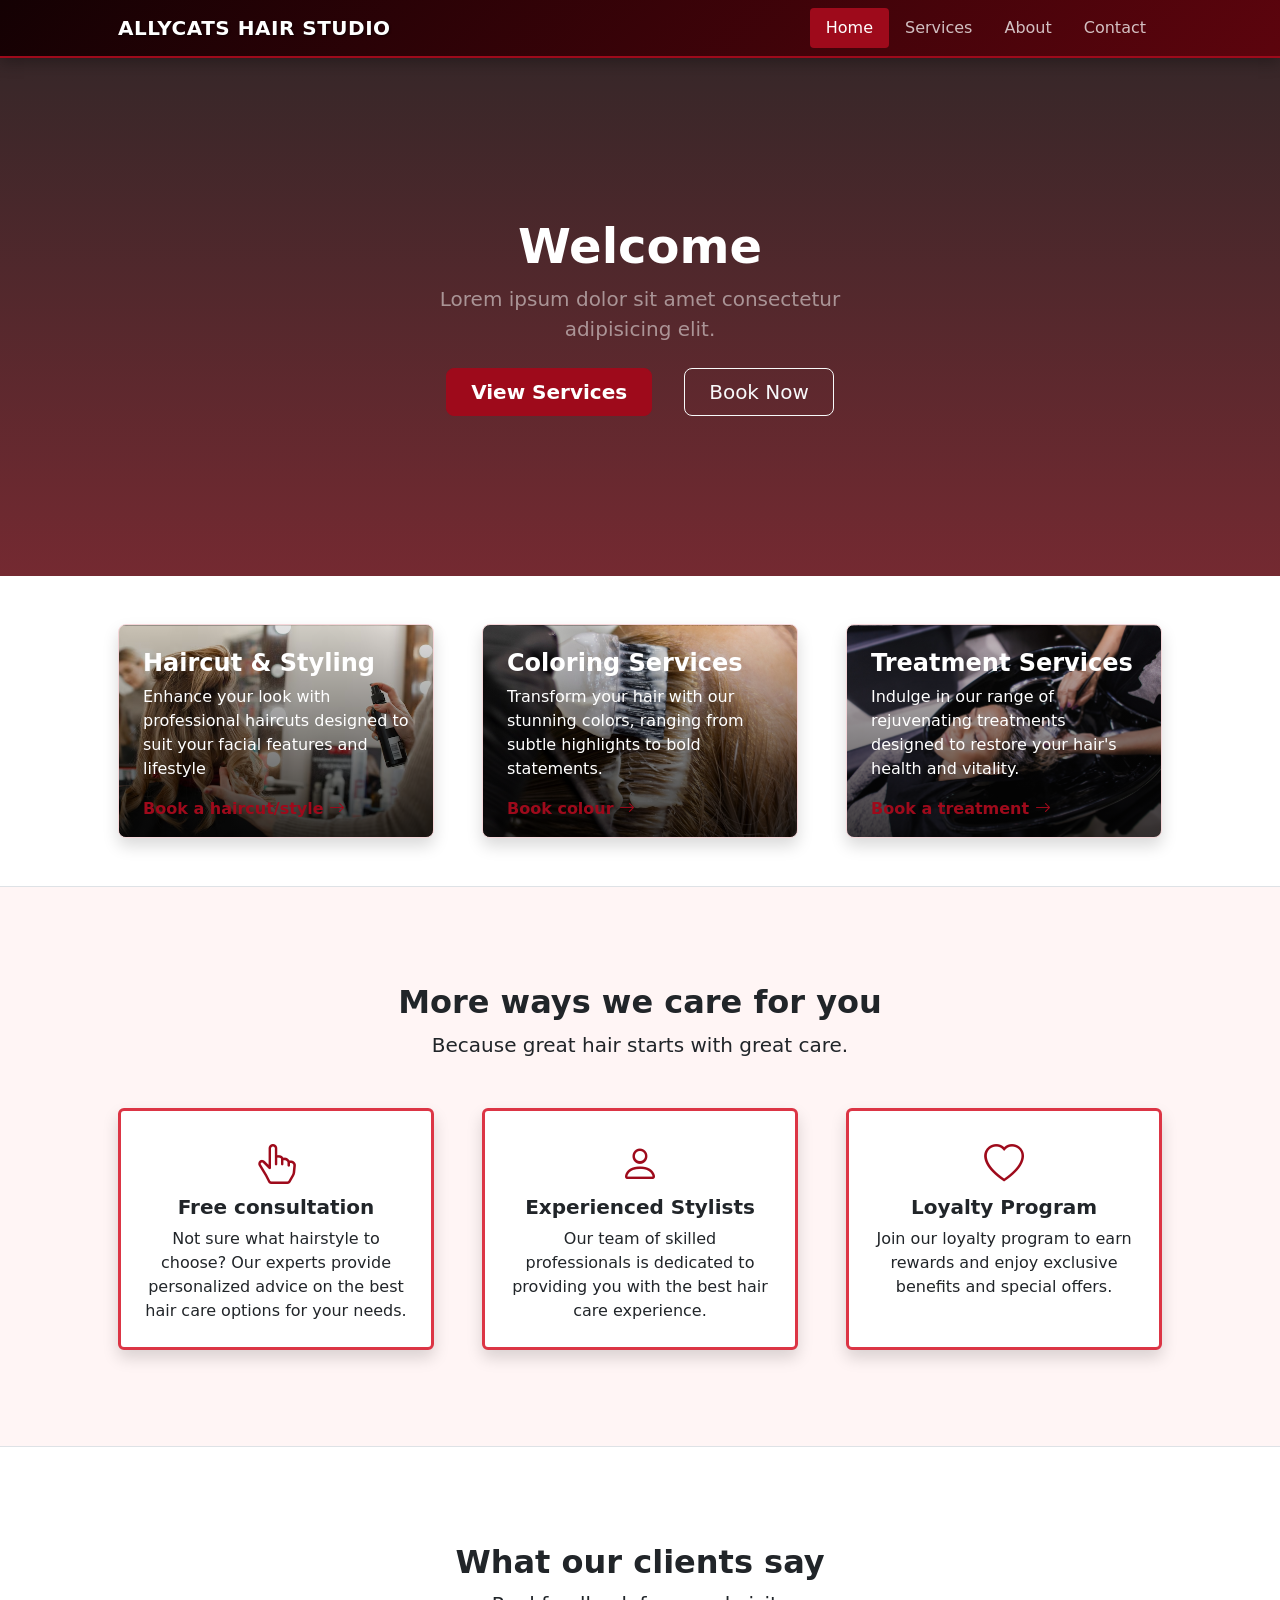
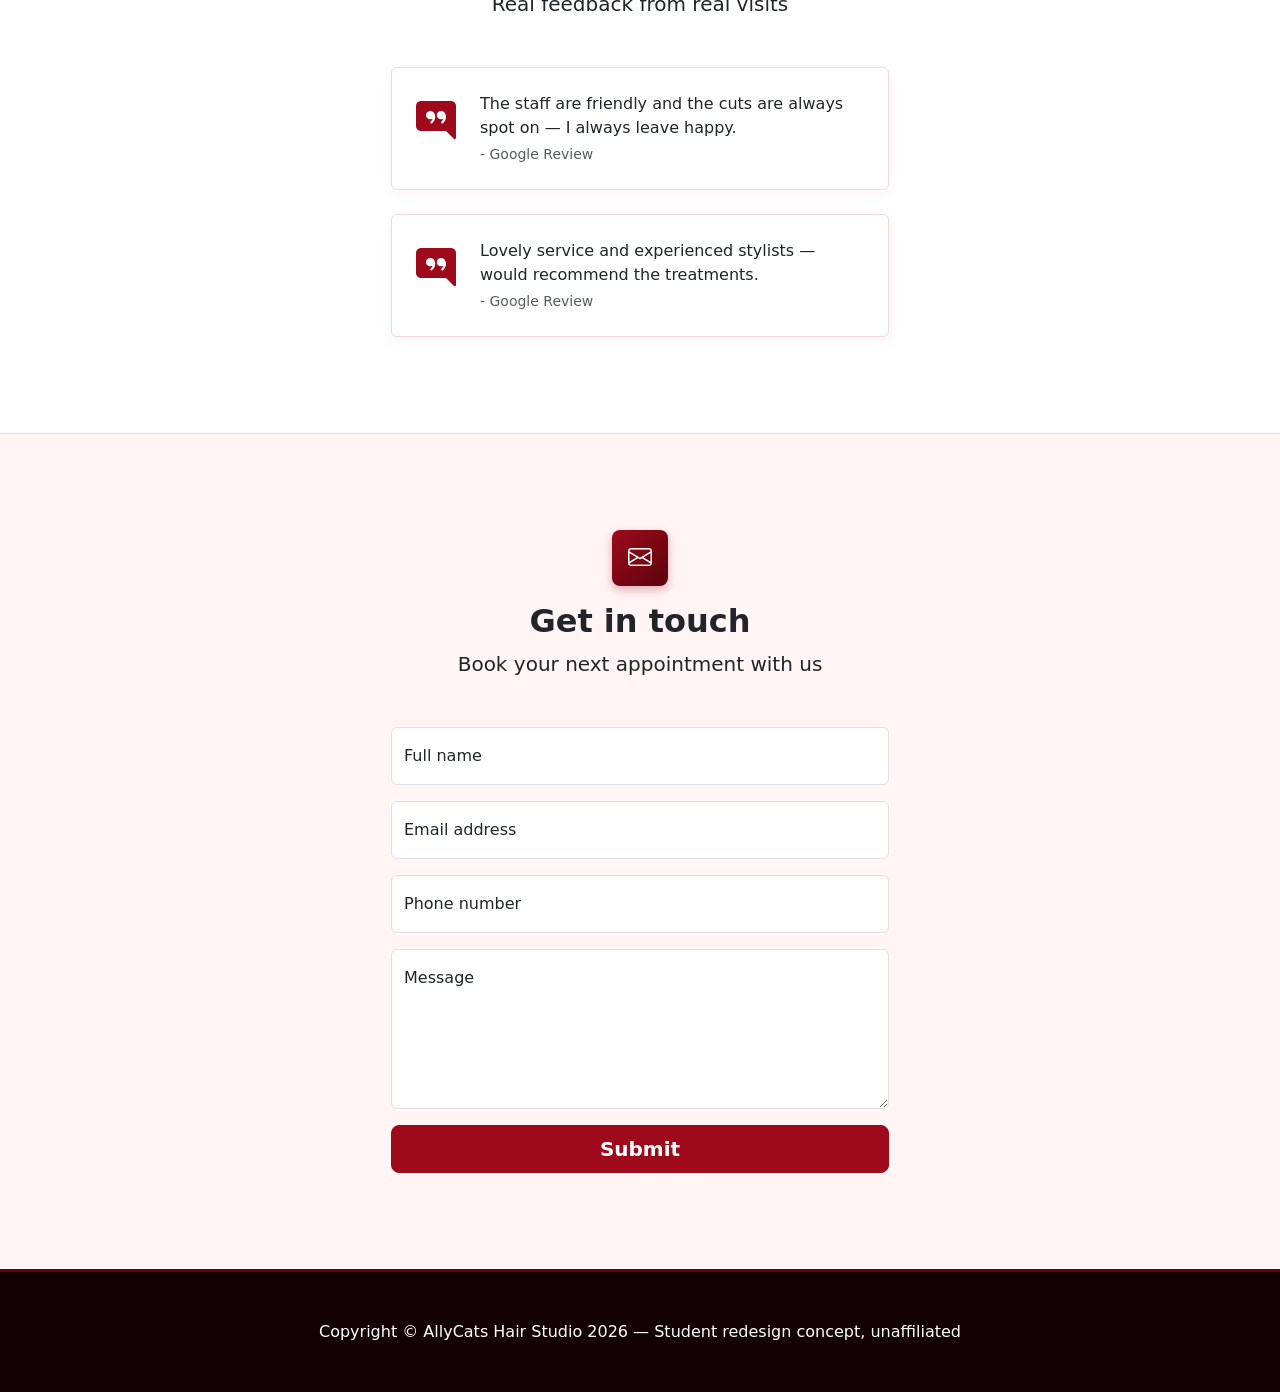
==== index.html @ 190fbec1 "Polish services cards with icon styling, shadows, and border accents" ====
<!DOCTYPE html>
<html lang="en">
<head>
  <meta charset="utf-8" />
  <meta name="viewport" content="width=device-width, initial-scale=1, shrink-to-fit=no" />
  <meta name="description" content="AllyCats Hair Studio - redesign concept" />
  <meta name="author" content="" />
  <title>AllyCats Hair Studio</title>

  <!-- bootstrap icons -->
  <link href="https://cdn.jsdelivr.net/npm/bootstrap-icons@1.11.3/font/bootstrap-icons.css" rel="stylesheet" />

  <!-- bootstrap css -->
  <link href="https://cdn.jsdelivr.net/npm/bootstrap@5.3.8/dist/css/bootstrap.min.css" rel="stylesheet" />

  <!-- custom css -->
  <link href="css/styles.css" rel="stylesheet" />
</head>
<body>

  <!-- Navbar -->
  <nav class="navbar navbar-expand-lg navbar-dark bg-dark">
    <div class="container px-5">
      <a class="navbar-brand" href="#!">AllyCats Hair Studio</a>
      <button class="navbar-toggler" type="button" data-bs-toggle="collapse" data-bs-target="#navbarSupportedContent" aria-controls="navbarSupportedContent" aria-expanded="false" aria-label="Toggle navigation">
        <span class="navbar-toggler-icon"></span>
      </button>
      <div class="collapse navbar-collapse" id="navbarSupportedContent">
        <ul class="navbar-nav ms-auto mb-2 mb-lg-0">
          <li class="nav-item"><a class="nav-link active" aria-current="page" href="#!">Home</a></li>
          <li class="nav-item"><a class="nav-link" href="#services">Services</a></li>
          <li class="nav-item"><a class="nav-link" href="#about">About</a></li>
          <li class="nav-item"><a class="nav-link" href="#contact">Contact</a></li>
        </ul>
      </div>
    </div>
  </nav>

  <!-- Header / Hero -->
  <header class="bg-dark py-5">
    <div class="container px-5">
      <div class="row gx-5 justify-content-center">
        <div class="col-lg-6">
          <div class="text-center my-5">
            <h1 class="display-5 fw-bolder text-white mb-2">Welcome</h1>
            <p class="lead text-white-50 mb-4">Lorem ipsum dolor sit amet consectetur adipisicing elit.</p>
            <div class="d-grid gap-3 d-sm-flex justify-content-sm-center">
              <a class="btn btn-primary btn-lg px-4 me-sm-3" href="#services">View Services</a>
              <a class="btn btn-outline-light btn-lg px-4" href="#contact">Book Now</a>
            </div>
          </div>
        </div>
      </div>
    </div>
  </header>


  <!-- Services / Features section -->
<section class="py-5 border-bottom" id="services">
    <div class="container px-5">
        <div class="row gx-5">

            <div class="col-lg-4 mb-5 mb-lg-0">
                <div class="card card-cover h-100 overflow-hidden rounded-3 shadow"
                style="background-image: url('haircuts.avif'); background-size: cover; background-position: center;">
                    <div class="d-flex flex-column h-100 p-4 pb-3 text-white text-shadow-1"
                    style="background: linear-gradient(to top, rgba(0,0,0,0.75), rgba(0,0,0,0.1));">
                        <h2 class="h4 fw-bolder mt-auto">Haircut & Styling</h2>
                        <p>Enhance your look with professional haircuts designed to suit your facial features and lifestyle</p>
                        <a class="text-decoration-none text-white fw-semibold" href="#contact">
                            Book a haircut/style <i class="bi bi-arrow-right"></i>
                        </a>
                    </div>
                </div>
            </div>

            <div class="col-lg-4 mb-5 mb-lg-0">
                <div class="card card-cover h-100 overflow-hidden rounded-3 shadow"
                style="background-image: url('coloring.jpg'); background-size: cover; background-position: center;">
                    <div class="d-flex flex-column h-100 p-4 pb-3 text-white text-shadow-1"
                    style="background: linear-gradient(to top, rgba(0,0,0,0.75), rgba(0,0,0,0.1));">
                        <h2 class="h4 fw-bolder mt-auto">Coloring Services</h2>
                        <p>Transform your hair with our stunning colors, ranging from subtle highlights to bold statements.</p>
                        <a class="text-decoration-none text-white fw-semibold" href="#contact">
                            Book colour <i class="bi bi-arrow-right"></i>
                        </a>
                    </div>
                </div>
            </div>

            <div class="col-lg-4">
                <div class="card card-cover h-100 overflow-hidden rounded-3 shadow"
                style="background-image: url('treatment.jpg'); background-size: cover; background-position: center;">
                    <div class="d-flex flex-column h-100 p-4 pb-3 text-white text-shadow-1"
                    style="background: linear-gradient(to top, rgba(0,0,0,0.75), rgba(0,0,0,0.1));">
                        <h2 class="h4 fw-bolder mt-auto">Treatment Services</h2>
                        <p>Indulge in our range of rejuvenating treatments designed to restore your hair's health and vitality.</p>
                        <a class="text-decoration-none text-white fw-semibold" href="#contact">
                            Book a treatment <i class="bi bi-arrow-right"></i>
                        </a>
                    </div>
                </div>
            </div>

        </div>
    </div>
</section>

  <!-- More services -->
  <section class="bg-light py-5 border-bottom">
    <div class="container px-5 my-5">
      <div class="text-center mb-5">
        <h2 class="fw-bolder">More ways we care for you</h2>
        <p class="lead mb-0">Because great hair starts with great care.</p>
      </div>
      <div class="row gx-5 justify-content-center">
        <div class="col-lg-4 mb-5 mb-lg-0">
          <div class="card h-100 shadow border-top border-danger border-3">
            <div class="card-body p-4 text-center">
              <i class="bi bi-hand-index-thumb text-primary fs-1 mb-3"></i>
              <h3 class="h5 fw-bolder">Free consultation</h3>
              <p class="mb-0">Not sure what hairstyle to choose? Our experts provide personalized advice on the best hair care options for your needs.</p>
            </div>
          </div>
        </div>
        <div class="col-lg-4 mb-5 mb-lg-0">
          <div class="card h-100 shadow border-top border-danger border-3">
            <div class="card-body p-4 text-center">
              <i class="bi bi-person text-primary fs-1 mb-3"></i>
              <h3 class="h5 fw-bolder">Experienced Stylists</h3>
              <p class="mb-0">Our team of skilled professionals is dedicated to providing you with the best hair care experience.</p>
            </div>
          </div>
        </div>
        <div class="col-lg-4">
          <div class="card h-100 shadow border-top border-danger border-3">
            <div class="card-body p-4 text-center">
              <i class="bi bi-heart text-primary fs-1 mb-3"></i>
              <h3 class="h5 fw-bolder">Loyalty Program</h3>
              <p class="mb-0">Join our loyalty program to earn rewards and enjoy exclusive benefits and special offers.</p>
            </div>
          </div>
        </div>
      </div>
    </div>
  </section>

  <!-- About / Testimonials section -->
  <section class="py-5 border-bottom" id="about">
    <div class="container px-5 my-5 px-5">
      <div class="text-center mb-5">
        <h2 class="fw-bolder">What our clients say</h2>
        <p class="lead mb-0">Real feedback from real visits</p>
      </div>
      <div class="row gx-5 justify-content-center">
        <div class="col-lg-6">
          <div class="card mb-4">
            <div class="card-body p-4">
              <div class="d-flex">
                <div class="flex-shrink-0"><i class="bi bi-chat-right-quote-fill text-primary fs-1"></i></div>
                <div class="ms-4">
                  <p class="mb-1">The staff are friendly and the cuts are always spot on — I always leave happy.</p>
                  <div class="small text-muted">- Google Review</div>
                </div>
              </div>
            </div>
          </div>
          <div class="card">
            <div class="card-body p-4">
              <div class="d-flex">
                <div class="flex-shrink-0"><i class="bi bi-chat-right-quote-fill text-primary fs-1"></i></div>
                <div class="ms-4">
                  <p class="mb-1">Lovely service and experienced stylists — would recommend the treatments.</p>
                  <div class="small text-muted">- Google Review</div>
                </div>
              </div>
            </div>
          </div>
        </div>
      </div>
    </div>
  </section>

  <!-- Contact section -->
  <section class="bg-light py-5" id="contact">
    <div class="container px-5 my-5 px-5">
      <div class="text-center mb-5">
        <div class="feature bg-primary bg-gradient text-white rounded-3 mb-3"><i class="bi bi-envelope"></i></div>
        <h2 class="fw-bolder">Get in touch</h2>
        <p class="lead mb-0">Book your next appointment with us</p>
      </div>
      <div class="row gx-5 justify-content-center">
        <div class="col-lg-6">
          <form id="contactForm">
            <div class="form-floating mb-3">
              <input class="form-control" id="name" type="text" placeholder="Enter your name..." required />
              <label for="name">Full name</label>
            </div>
            <div class="form-floating mb-3">
              <input class="form-control" id="email" type="email" placeholder="name@example.com" required />
              <label for="email">Email address</label>
            </div>
            <div class="form-floating mb-3">
              <input class="form-control" id="phone" type="tel" placeholder="(082) 000-0000" />
              <label for="phone">Phone number</label>
            </div>
            <div class="form-floating mb-3">
              <textarea class="form-control" id="message" placeholder="Enter your message here..." style="height: 10rem" required></textarea>
              <label for="message">Message</label>
            </div>
            <div class="d-grid"><button class="btn btn-primary btn-lg" id="submitButton" type="submit">Submit</button></div>
          </form>
        </div>
      </div>
    </div>
  </section>

  <!-- Footer -->
  <footer class="py-5 bg-dark">
    <div class="container px-5">
      <p class="m-0 text-center text-white">Copyright &copy; AllyCats Hair Studio 2026 — Student redesign concept, unaffiliated</p>
    </div>
  </footer>

  <!-- Bootstrap JS bundle (includes Popper, powers navbar toggle + all components) -->
  <script src="https://cdn.jsdelivr.net/npm/bootstrap@5.3.8/dist/js/bootstrap.bundle.min.js"></script>
</body>
</html>
---- css/styles.css ----
/* AllyCats Hair Studio — custom overrides
   Bootstrap classes handle layout/spacing/grid.
   This file is only for things Bootstrap doesn't give us:
   brand colors, fonts, and small visual tweaks. */
/* ==========================================================================
   AllyCats Hair Studio - Custom Red Theme Stylesheet
   ========================================================================== */

/* --- Core Theme Variables --- */
:root {
  --primary-red: #9e0a1b;       /* Crimson base for primary buttons/headers */
  --dark-red: #5c040d;          /* Deep dark red for gradients & dark zones */
  --accent-red: #ff3344;        /* Vibrant red for hover states & links */
  --light-bg: #fff5f5;          /* Very soft warm-white background tint */
  --dark-bg: #140103;           /* Near-black with a hint of midnight red */
  --card-border: #f5d6d9;       /* Light pinkish-red border for clean separation */
}

/* --- General Overrides --- */
body {
  font-family: system-ui, -apple-system, "Segoe UI", Roboto, sans-serif;
  background-color: #ffffff;
  color: #212529;
}

/* Custom Text and Utility overrides */
.text-primary, .text-decoration-none {
  color: var(--primary-red) !important;
}
.text-decoration-none:hover {
  color: var(--accent-red) !important;
}

/* --- 1. Navbar Redesign --- */
.navbar.bg-dark {
  background: linear-gradient(135deg, var(--dark-bg) 0%, var(--dark-red) 100%) !important;
  border-bottom: 2px solid var(--primary-red);
  box-shadow: 0 4px 15px rgba(0, 0, 0, 0.3);
}

.navbar-brand {
  font-weight: 800;
  letter-spacing: 0.5px;
  text-transform: uppercase;
  color: #ffffff !important;
  text-shadow: 1px 1px 2px rgba(0,0,0,0.5);
}

.navbar-nav .nav-link {
  font-weight: 500;
  color: rgba(255, 255, 255, 0.75) !important;
  transition: color 0.25s ease-in-out;
  padding: 0.5rem 1rem !important;
}

.navbar-nav .nav-link:hover,
.navbar-nav .nav-link.active {
  color: #ffffff !important;
  background-color: var(--primary-red);
  border-radius: 4px;
}

/* --- 2. Hero / Header Section --- */
header.bg-dark {
  background: linear-gradient(rgba(20, 1, 3, 0.85), rgba(92, 4, 13, 0.85)), 
              url('https://images.unsplash.com/photo-1560066984-138dadb4c035?q=80&w=1920') no-repeat center center/cover !important;
  padding: 7rem 0 !important;
}

/* Buttons styling */
.btn-primary {
  background-color: var(--primary-red) !important;
  border-color: var(--primary-red) !important;
  font-weight: 600;
  transition: all 0.3s ease;
}
.btn-primary:hover {
  background-color: var(--accent-red) !important;
  border-color: var(--accent-red) !important;
  transform: translateY(-2px);
}
.btn-outline-light:hover {
  background-color: #ffffff;
  color: var(--dark-red) !important;
}

/* --- 3. Core Services Section --- */
#services {
  background-color: #ffffff;
}

.feature.bg-primary {
  background: linear-gradient(135deg, var(--primary-red), var(--dark-red)) !important;
  width: 3.5rem;
  height: 3.5rem;
  display: inline-flex;
  align-items: center;
  justify-content: center;
  font-size: 1.5rem;
  box-shadow: 0 4px 10px rgba(158, 10, 27, 0.3);
}

/* --- 4. Showcase & Alternate Services Section --- */
.bg-light {
  background-color: var(--light-bg) !important;
}

/* Styling the Hairstyle Cards & More Ways We Care */
.card {
  border: 1px solid var(--card-border);
  box-shadow: 0 5px 15px rgba(92, 4, 13, 0.04);
  transition: transform 0.3s ease, box-shadow 0.3s ease, border-color 0.3s ease;
}

.card:hover {
  transform: translateY(-5px);
  box-shadow: 0 10px 20px rgba(92, 4, 13, 0.1);
  border-color: var(--primary-red);
}

.card .bi {
  color: var(--primary-red) !important;
}

/* --- 5. Contact Section & Inputs --- */
#contact {
  background-color: var(--light-bg) !important;
}

.form-control:focus {
  border-color: var(--primary-red);
  box-shadow: 0 0 0 0.25rem rgba(158, 10, 27, 0.25);
}

/* --- 6. Footer --- */
footer.bg-dark {
  background-color: var(--dark-bg) !important;
  border-top: 3px solid var(--dark-red);
}

  /* --- Hairstyle Gallery Layout Styles --- */
  .style-gallery .card {
    border: none;
    overflow: hidden; /* Keeps the zoomed image inside the card border */
    border-radius: 12px;
    box-shadow: 0 10px 20px rgba(92, 4, 13, 0.08);
    position: relative;
  }

  .style-gallery .gallery-img-container {
    position: relative;
    width: 100%;
    padding-bottom: 125%; /* Forces a perfect 4:5 portrait ratio so cards look uniform */
    background-color: #fff5f5; 
  }

  .style-gallery img.card-img-top {
    position: absolute;
    top: 0;
    left: 0;
    width: 100%;
    height: 100%;
    object-fit: cover; /* Stops the image from stretching out of shape */
    transition: transform 0.5s ease-in-out; /* Controls the speed of the hover zoom */
  }

  /* --- The Hover Zoom Effect --- */
  .style-gallery .card:hover img.card-img-top {
    transform: scale(1.1); /* Zooms in 10% on hover */
  }

  /* --- Text Dark Overlay on Hover --- */
  .style-gallery .gallery-text-overlay {
    position: absolute;
    bottom: 0;
    left: 0;
    right: 0;
    background: linear-gradient(to bottom, rgba(0,0,0,0), rgba(20,1,3,0.95)); /* Elegant dark-red fade */
    padding: 20px;
    color: white;
    opacity: 0; /* Hidden completely by default */
    transition: opacity 0.3s ease;
    z-index: 2;
  }

  .style-gallery .card:hover .gallery-text-overlay {
    opacity: 1; /* Smoothly fades the text in when you hover over the card */
  }
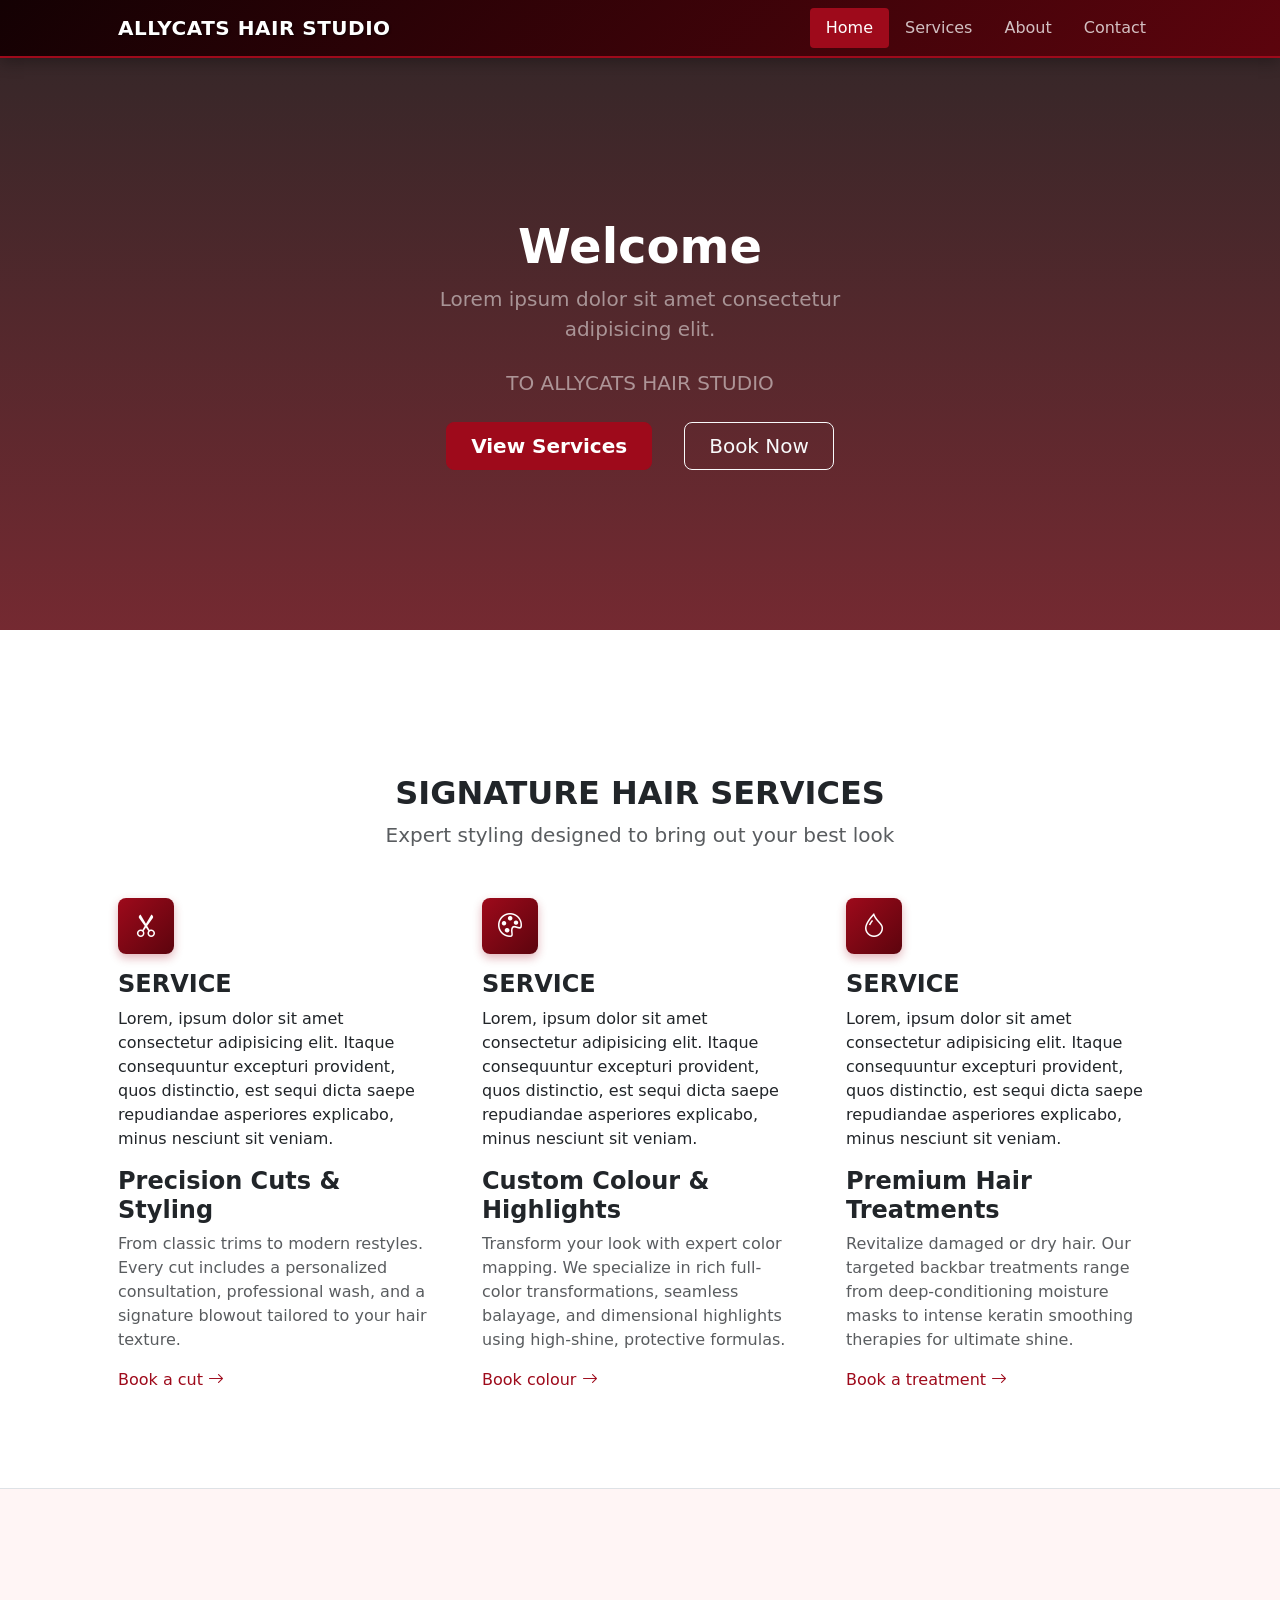
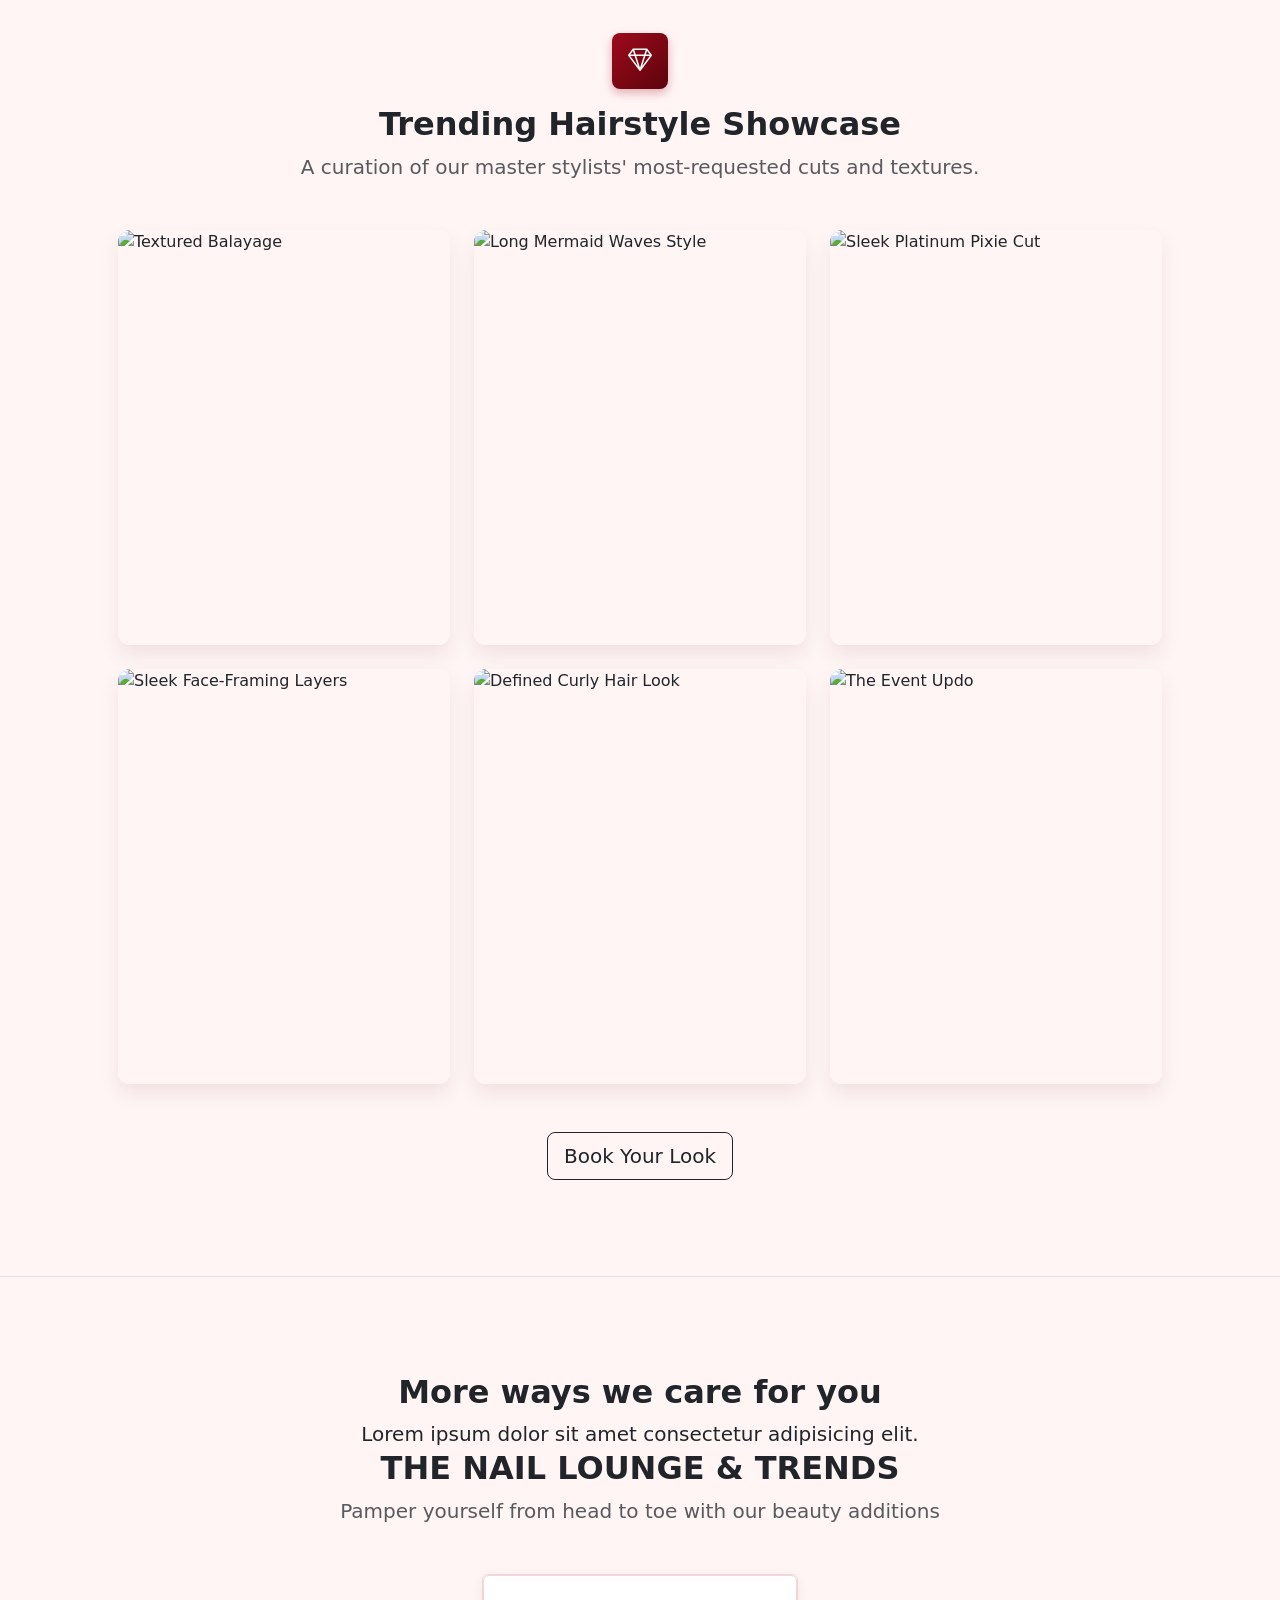
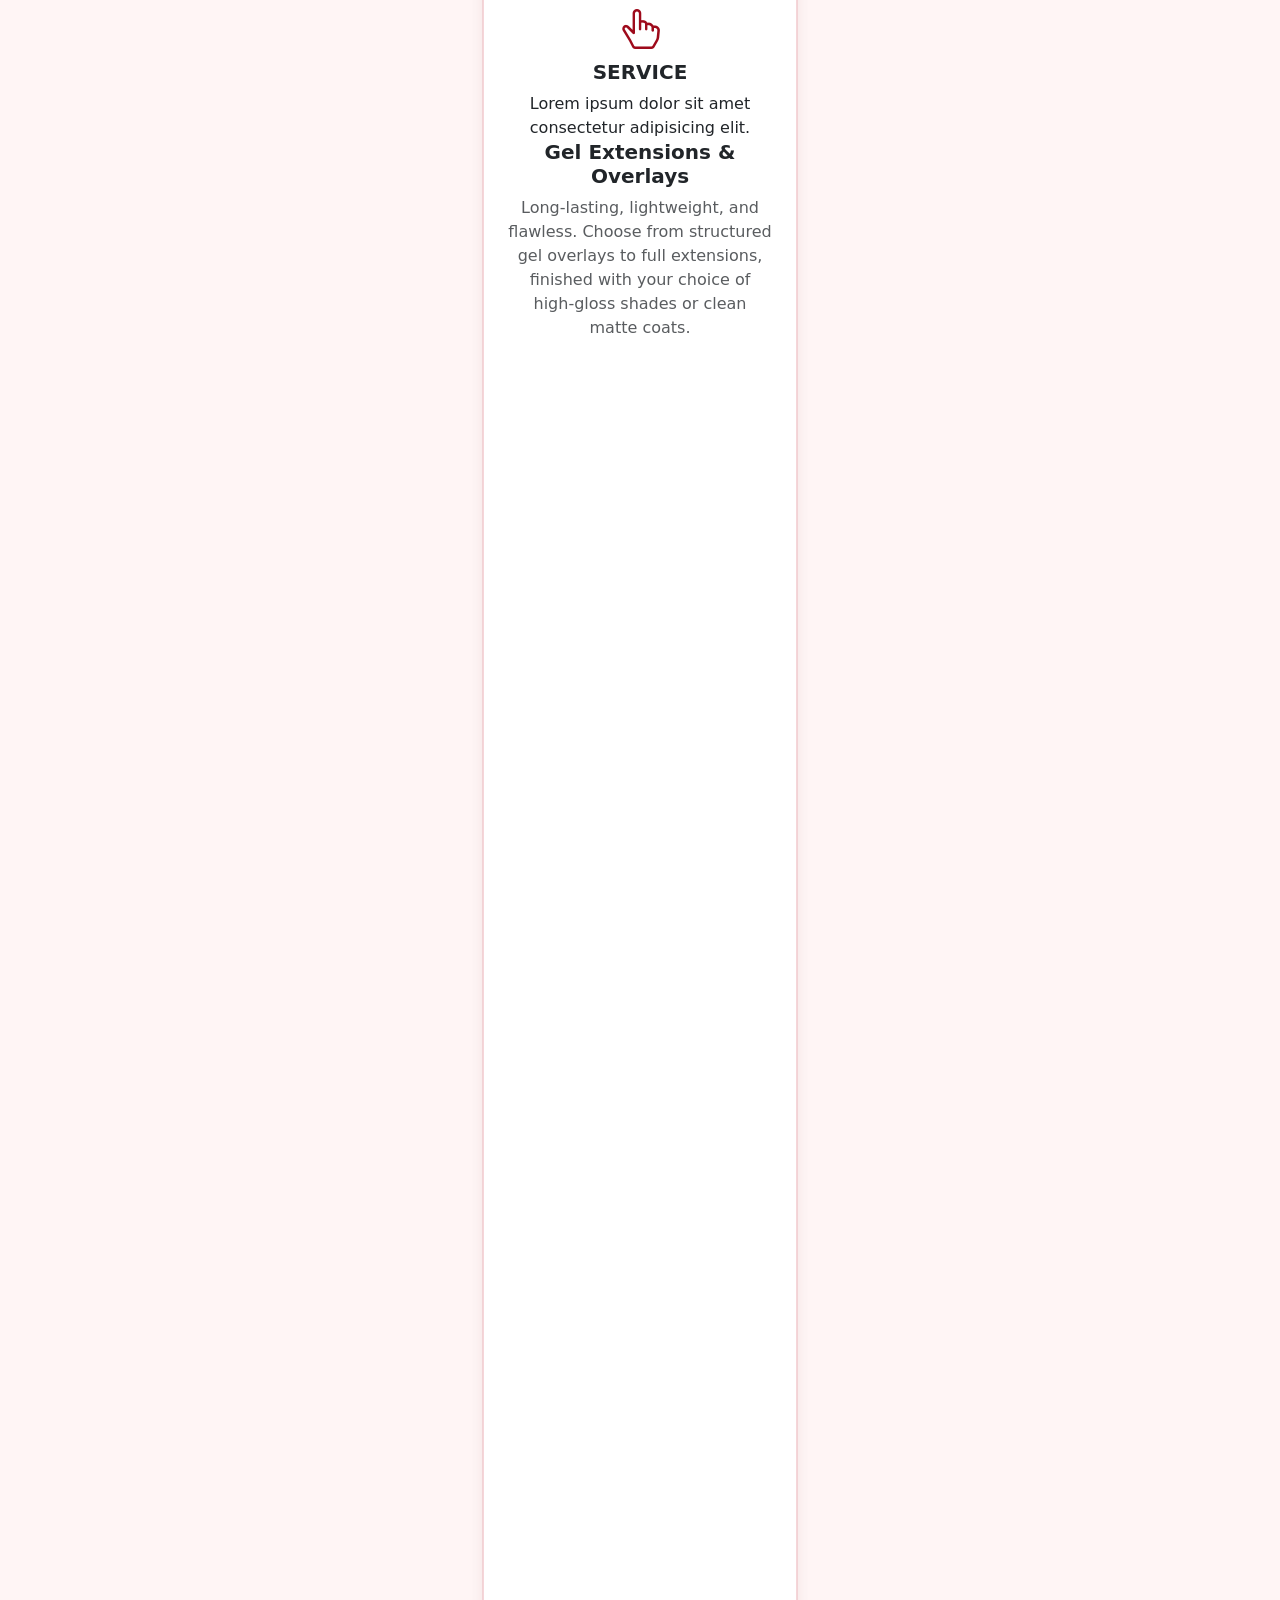
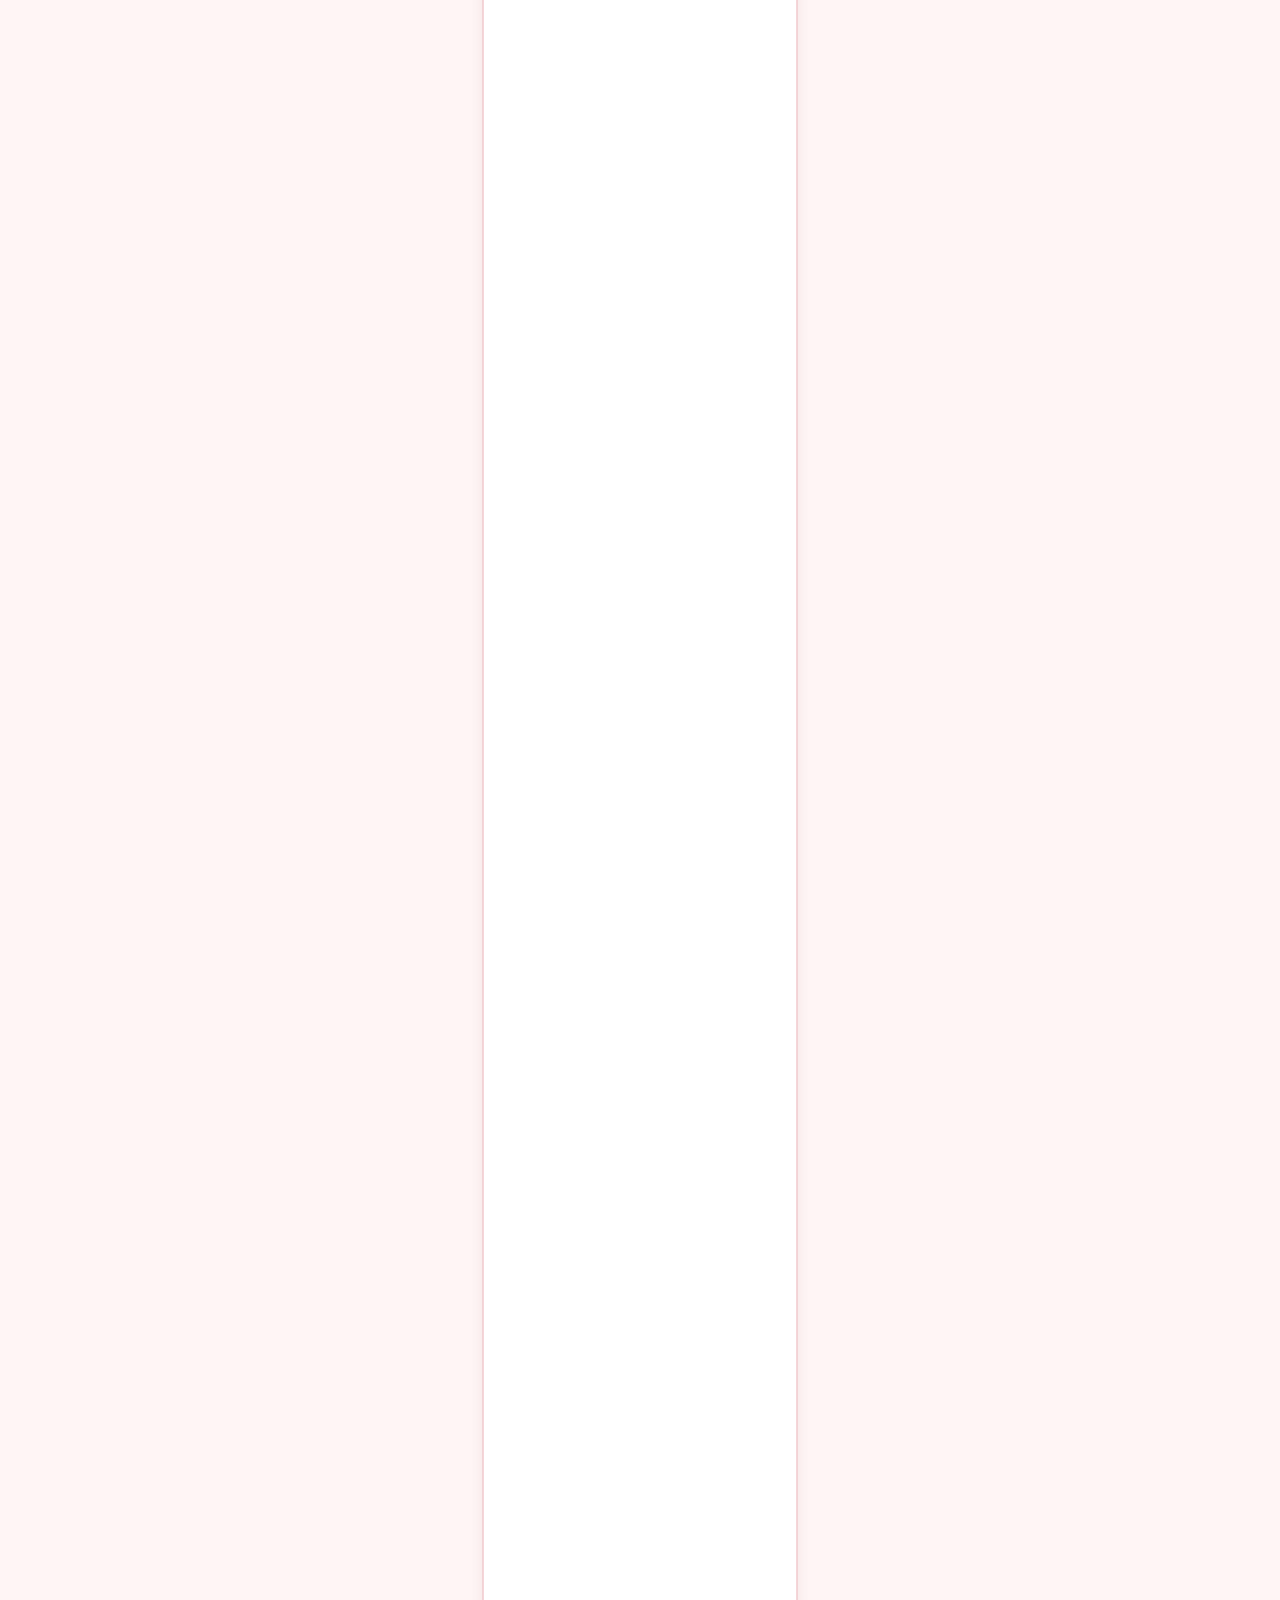
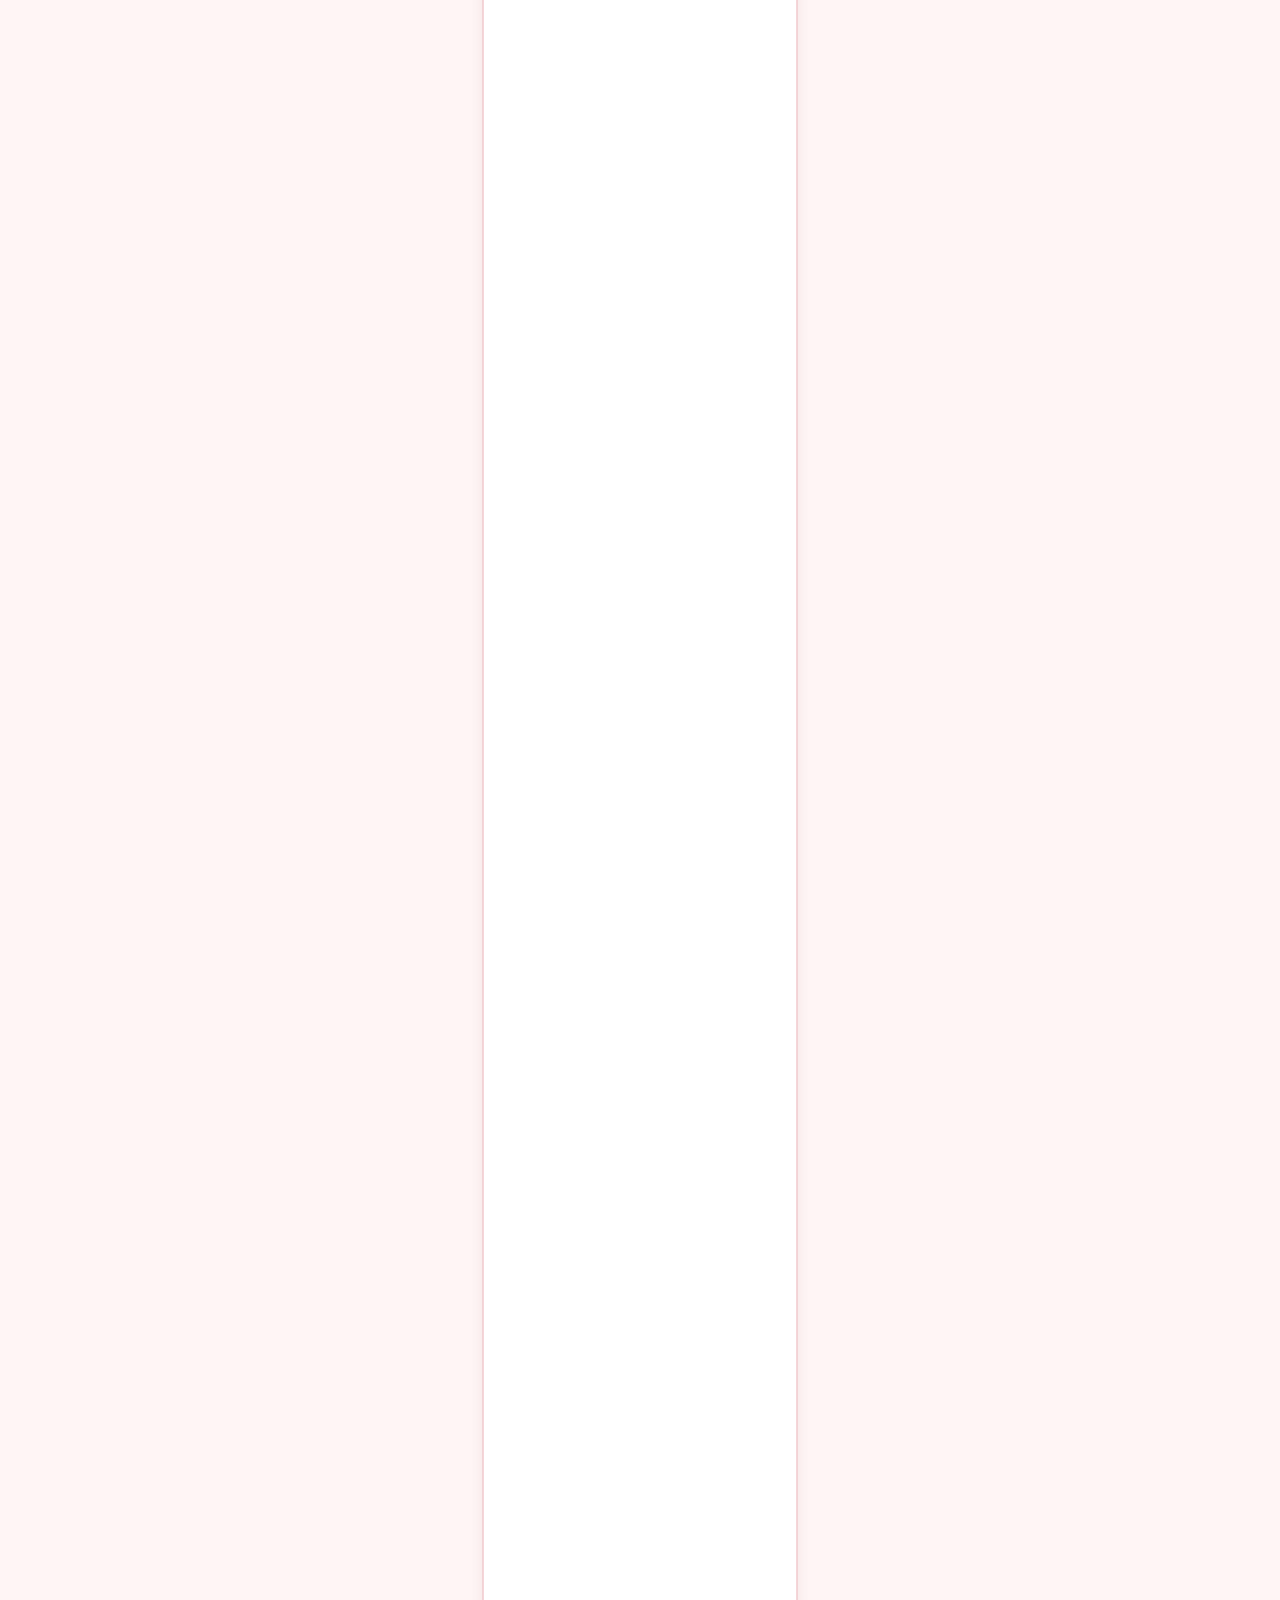
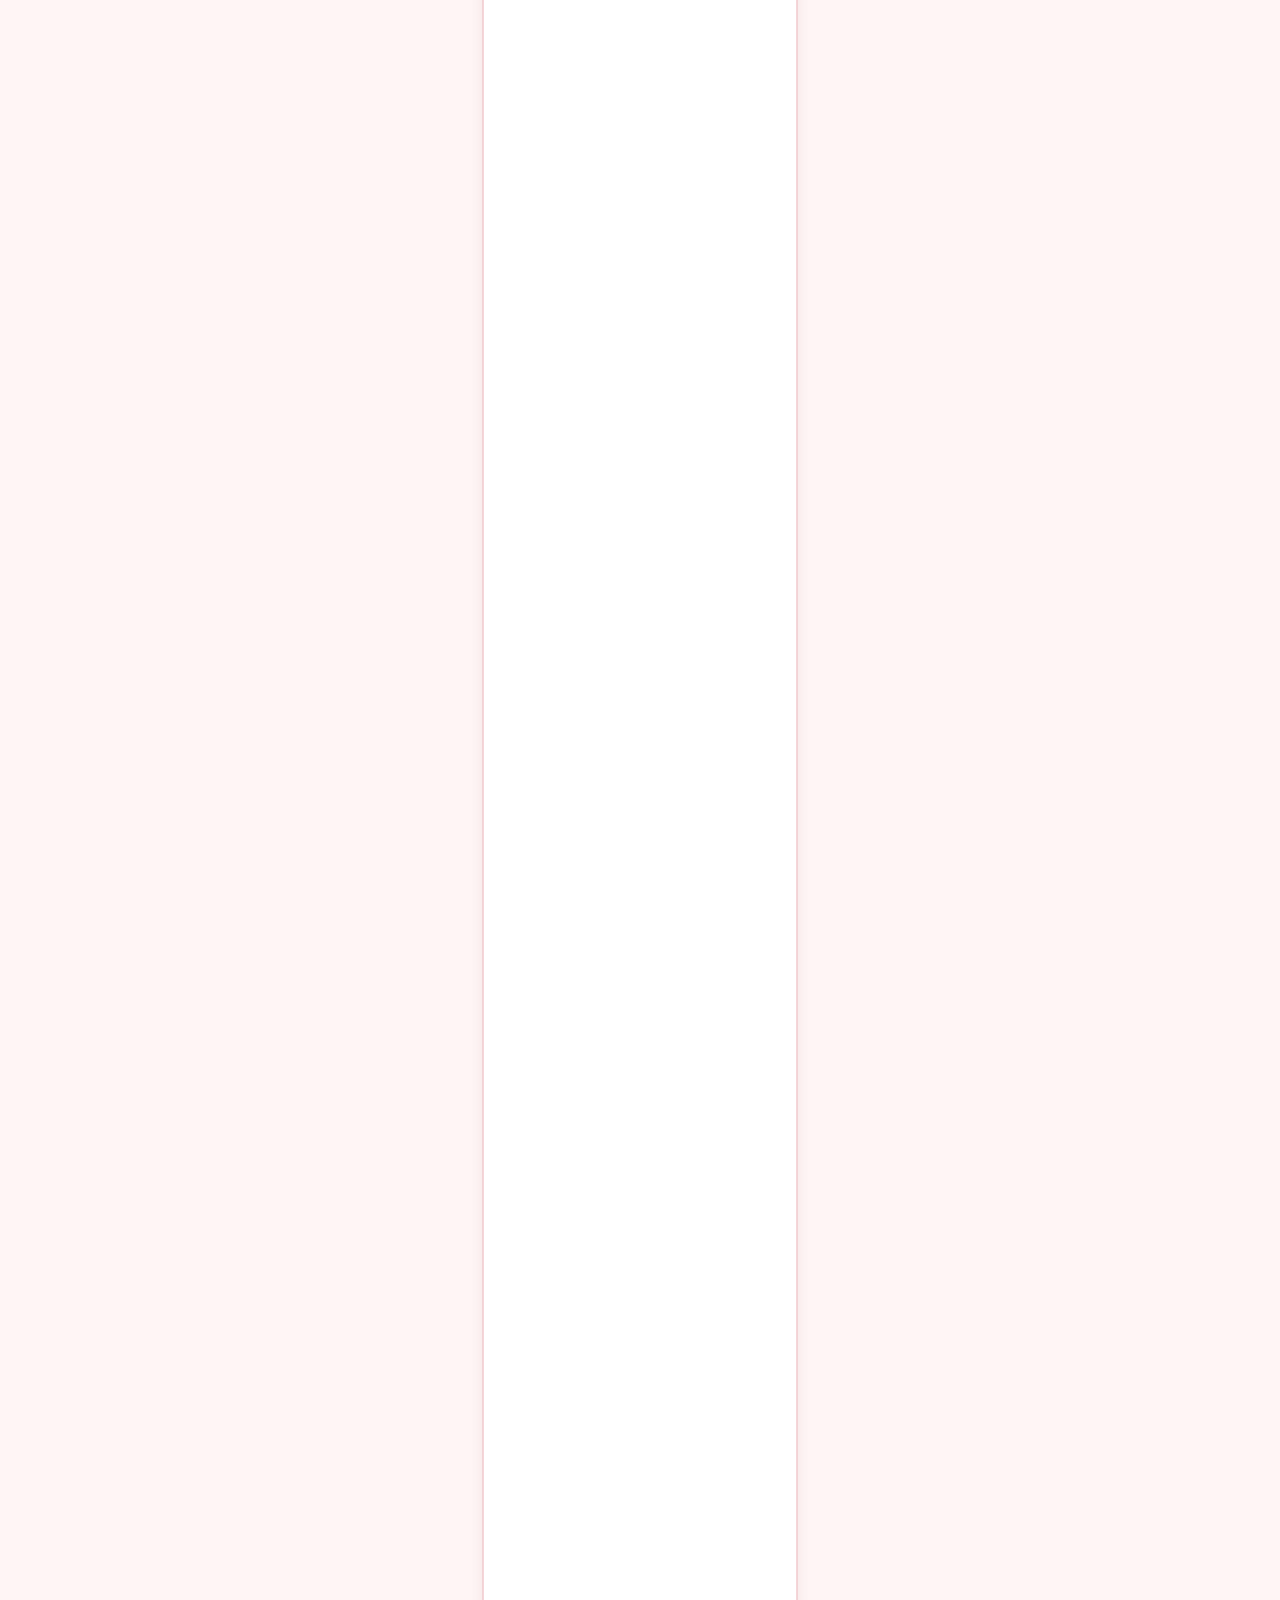
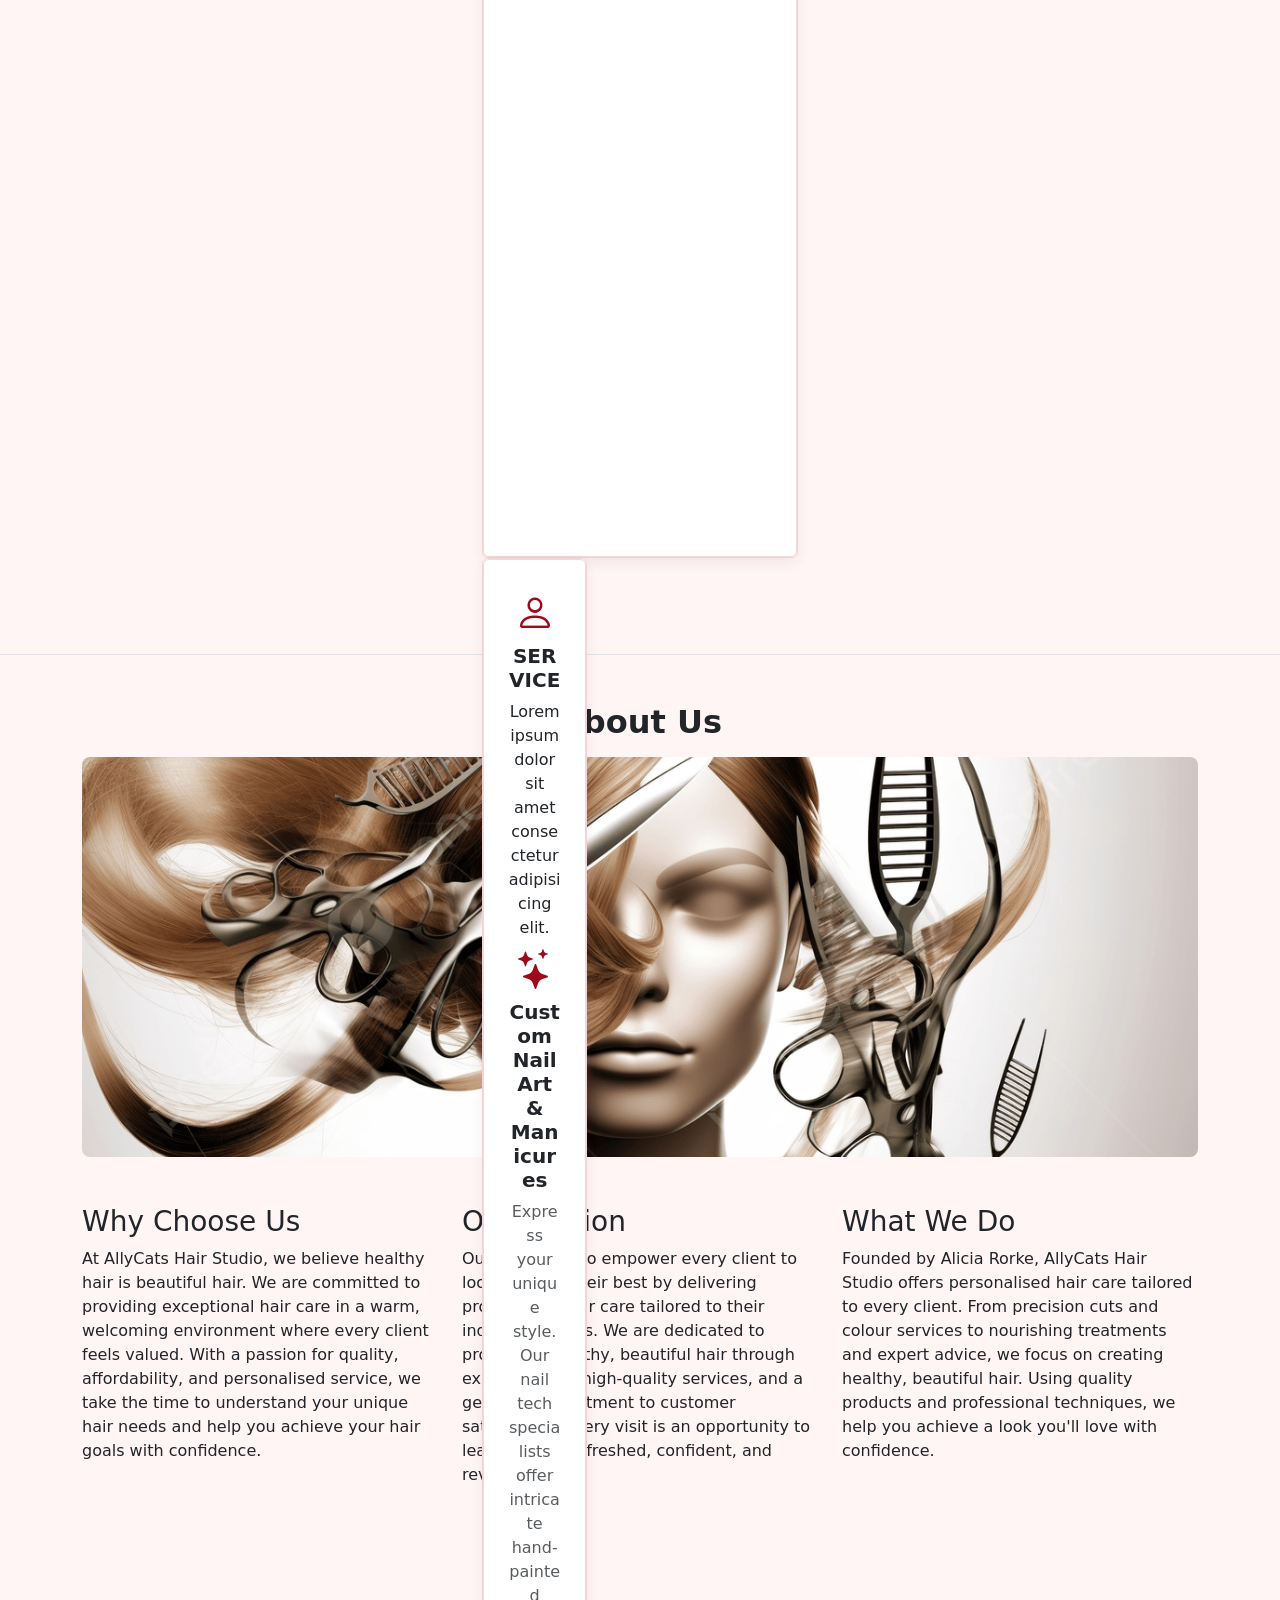
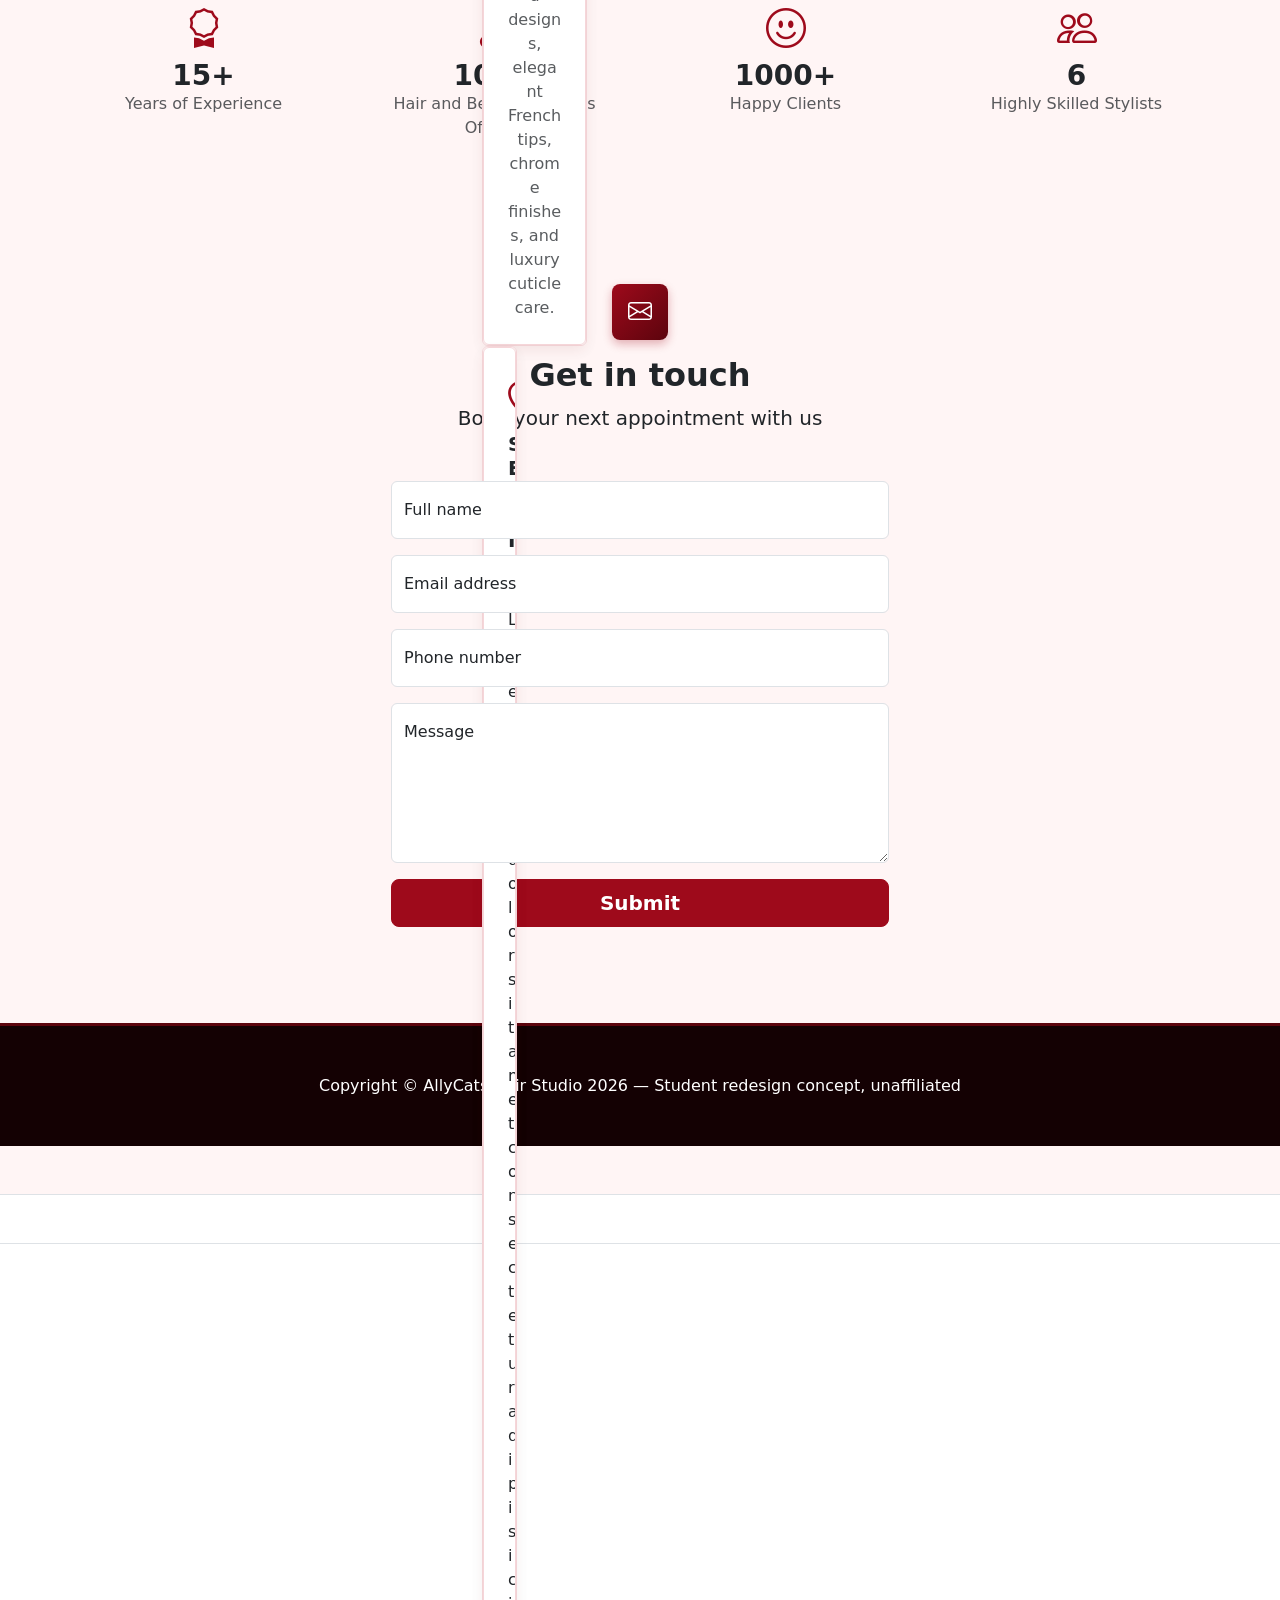
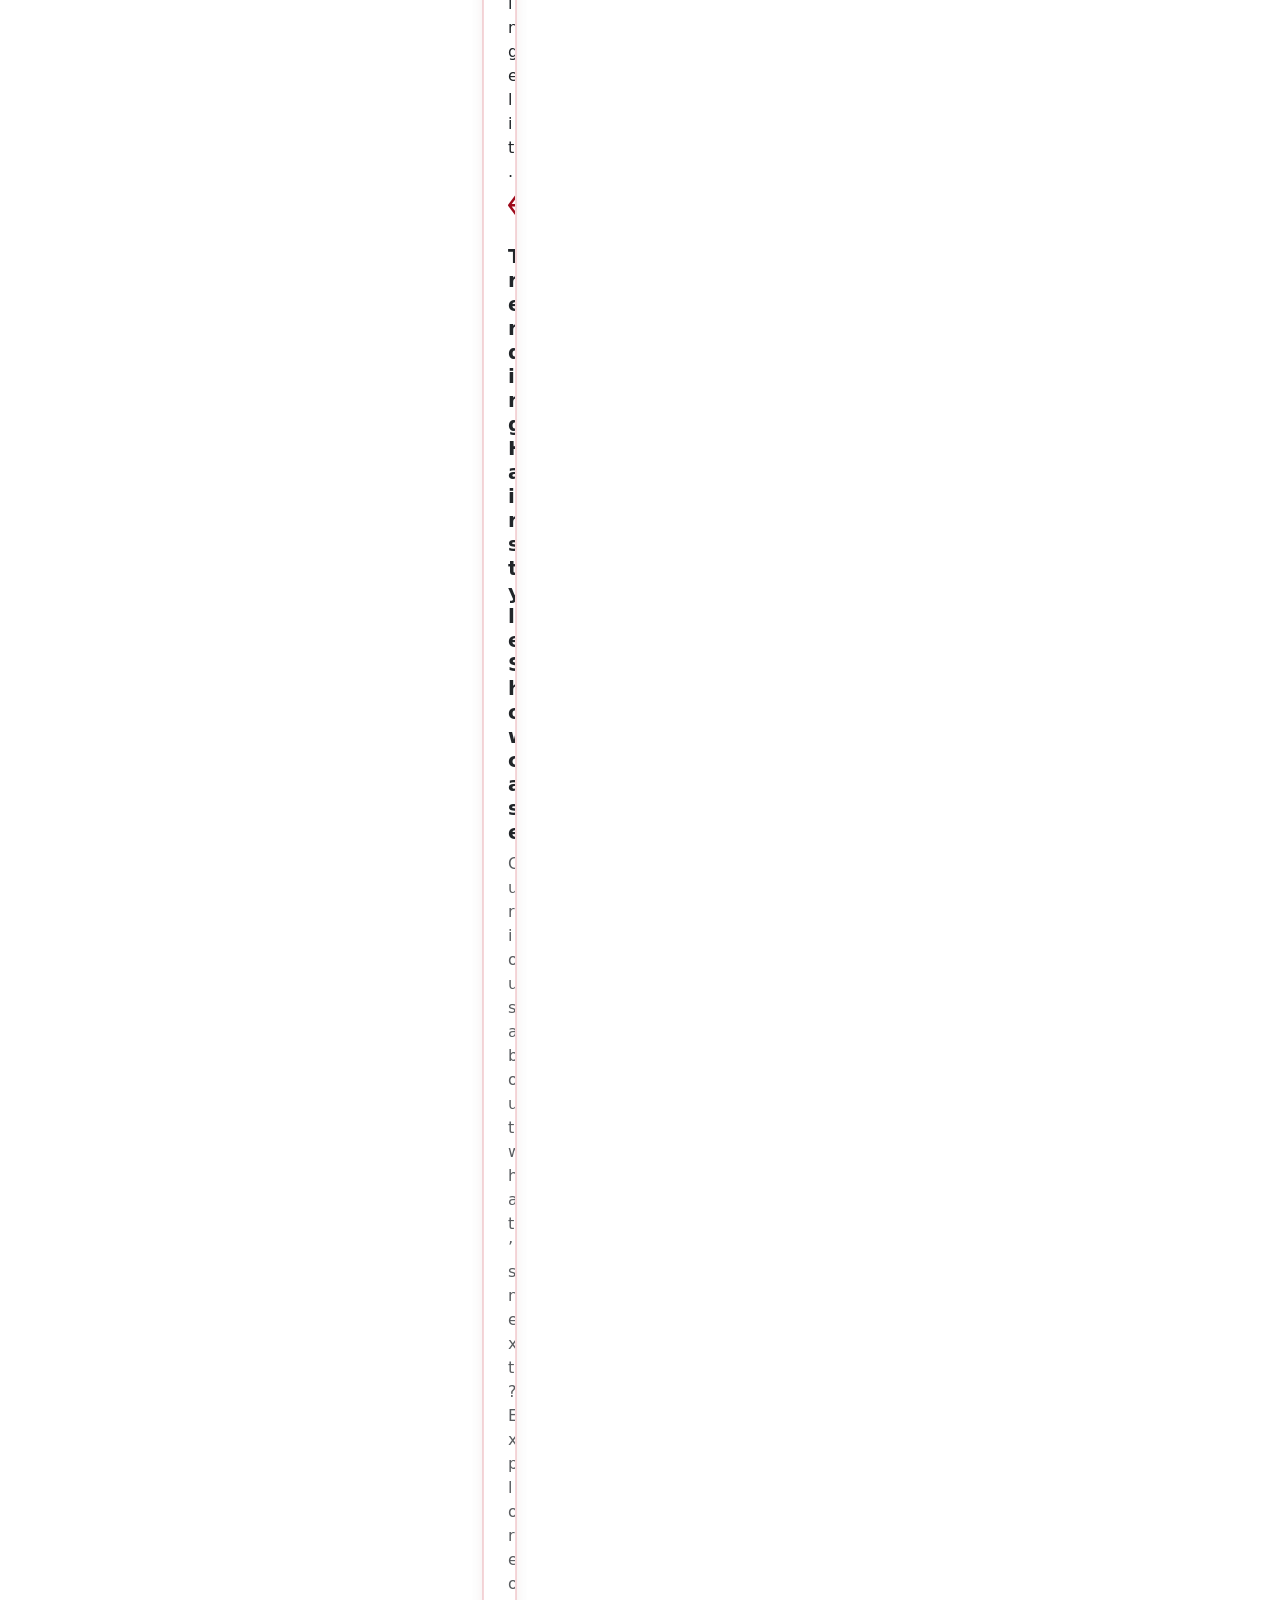
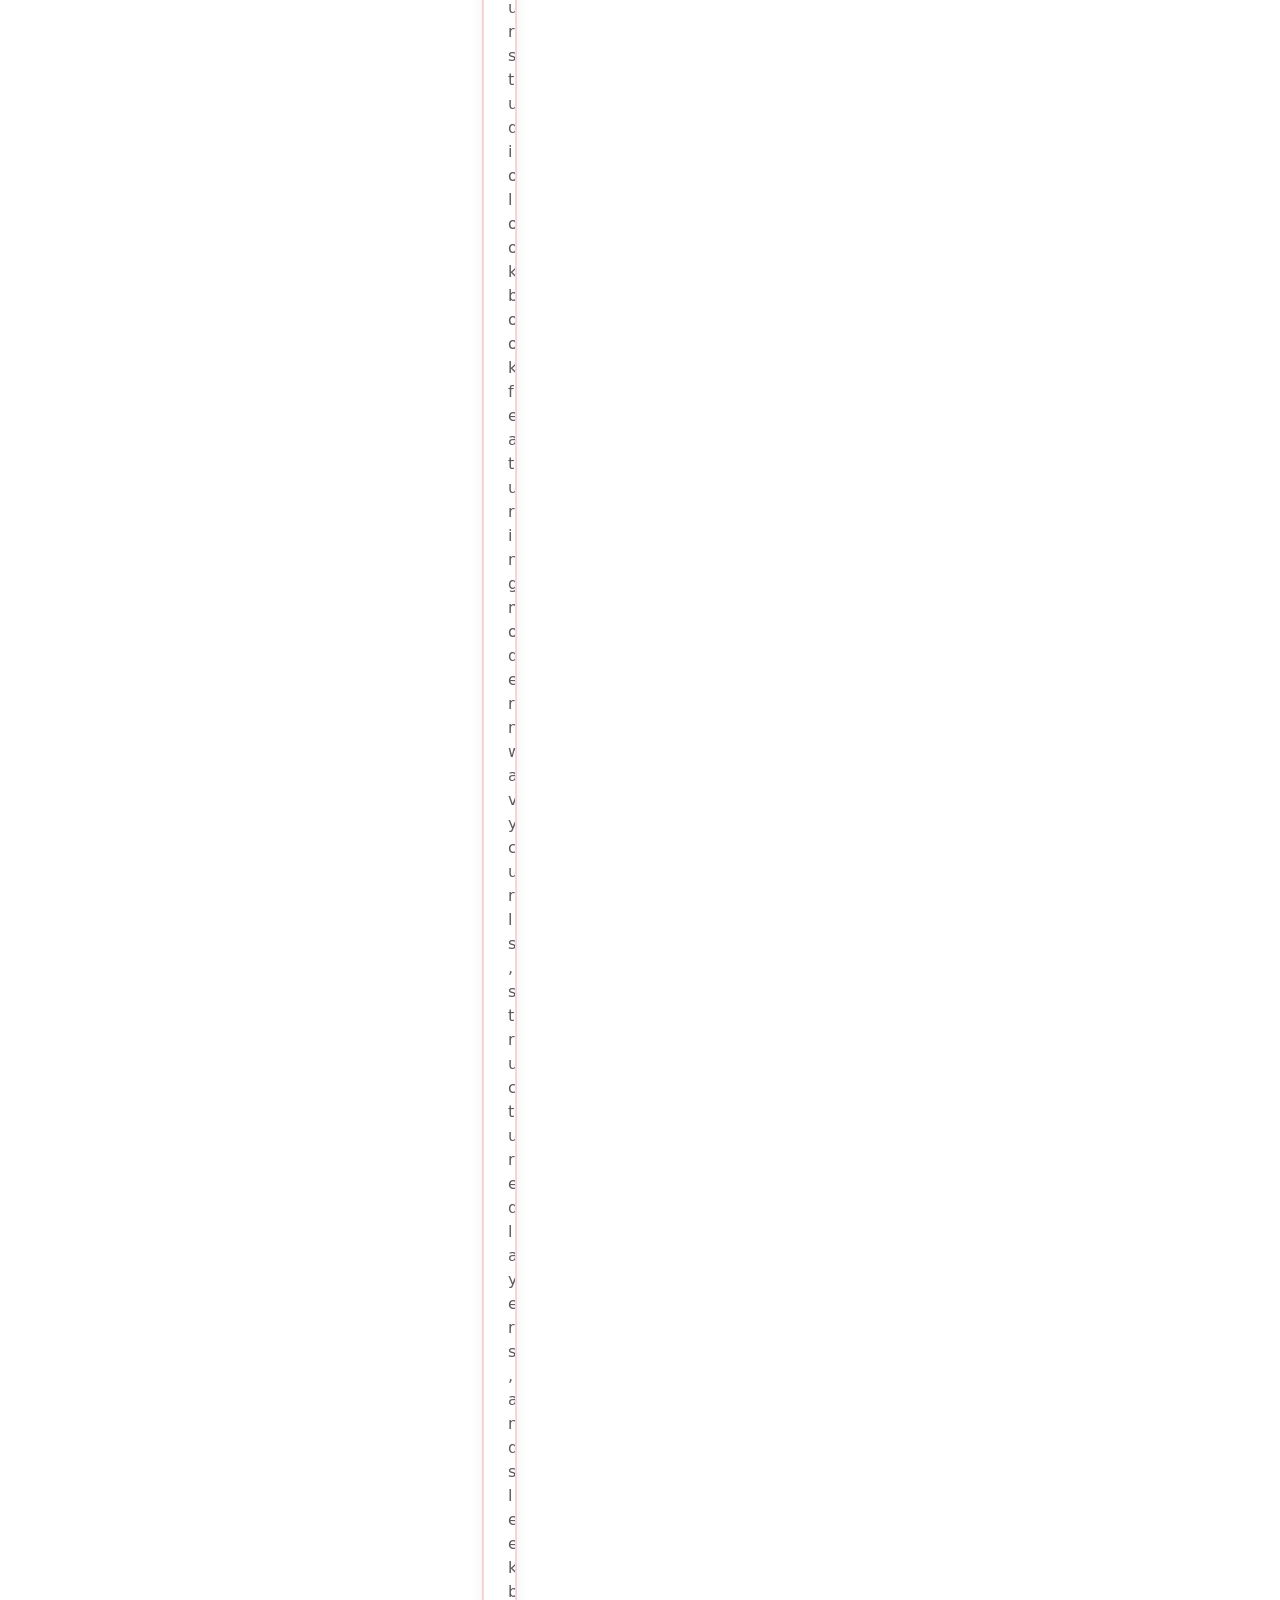
==== commit 2bf09b7c: "Merge remote-tracking branch 'origin/feature/About' into testing" ====
--- a/index.html
+++ b/index.html
@@ -35,6 +35,7 @@
       </div>
     </div>
   </nav>
+  
 
   <!-- Header / Hero -->
   <header class="bg-dark py-5">
@@ -44,6 +45,7 @@
           <div class="text-center my-5">
             <h1 class="display-5 fw-bolder text-white mb-2">Welcome</h1>
             <p class="lead text-white-50 mb-4">Lorem ipsum dolor sit amet consectetur adipisicing elit.</p>
+            <p class="lead text-white-50 mb-4">TO ALLYCATS HAIR STUDIO</p>
             <div class="d-grid gap-3 d-sm-flex justify-content-sm-center">
               <a class="btn btn-primary btn-lg px-4 me-sm-3" href="#services">View Services</a>
               <a class="btn btn-outline-light btn-lg px-4" href="#contact">Book Now</a>
@@ -54,90 +56,202 @@
     </div>
   </header>
 
-
   <!-- Services / Features section -->
+  <section class="py-5 border-bottom" id="services">
 <section class="py-5 border-bottom" id="services">
-    <div class="container px-5">
-        <div class="row gx-5">
-
-            <div class="col-lg-4 mb-5 mb-lg-0">
-                <div class="card card-cover h-100 overflow-hidden rounded-3 shadow"
-                style="background-image: url('haircuts.avif'); background-size: cover; background-position: center;">
-                    <div class="d-flex flex-column h-100 p-4 pb-3 text-white text-shadow-1"
-                    style="background: linear-gradient(to top, rgba(0,0,0,0.75), rgba(0,0,0,0.1));">
-                        <h2 class="h4 fw-bolder mt-auto">Haircut & Styling</h2>
-                        <p>Enhance your look with professional haircuts designed to suit your facial features and lifestyle</p>
-                        <a class="text-decoration-none text-white fw-semibold" href="#contact">
-                            Book a haircut/style <i class="bi bi-arrow-right"></i>
-                        </a>
-                    </div>
-                </div>
-            </div>
-
-            <div class="col-lg-4 mb-5 mb-lg-0">
-                <div class="card card-cover h-100 overflow-hidden rounded-3 shadow"
-                style="background-image: url('coloring.jpg'); background-size: cover; background-position: center;">
-                    <div class="d-flex flex-column h-100 p-4 pb-3 text-white text-shadow-1"
-                    style="background: linear-gradient(to top, rgba(0,0,0,0.75), rgba(0,0,0,0.1));">
-                        <h2 class="h4 fw-bolder mt-auto">Coloring Services</h2>
-                        <p>Transform your hair with our stunning colors, ranging from subtle highlights to bold statements.</p>
-                        <a class="text-decoration-none text-white fw-semibold" href="#contact">
-                            Book colour <i class="bi bi-arrow-right"></i>
-                        </a>
-                    </div>
-                </div>
-            </div>
-
-            <div class="col-lg-4">
-                <div class="card card-cover h-100 overflow-hidden rounded-3 shadow"
-                style="background-image: url('treatment.jpg'); background-size: cover; background-position: center;">
-                    <div class="d-flex flex-column h-100 p-4 pb-3 text-white text-shadow-1"
-                    style="background: linear-gradient(to top, rgba(0,0,0,0.75), rgba(0,0,0,0.1));">
-                        <h2 class="h4 fw-bolder mt-auto">Treatment Services</h2>
-                        <p>Indulge in our range of rejuvenating treatments designed to restore your hair's health and vitality.</p>
-                        <a class="text-decoration-none text-white fw-semibold" href="#contact">
-                            Book a treatment <i class="bi bi-arrow-right"></i>
-                        </a>
-                    </div>
-                </div>
-            </div>
-
-        </div>
-    </div>
-</section>
+    <div class="container px-5 my-5">
+      <div class="text-center mb-5">
+        <h2 class="fw-bolder text-uppercase">Signature Hair Services</h2>
+        <p class="lead text-muted">Expert styling designed to bring out your best look</p>
+      </div>
+      <div class="row gx-5">
+        <div class="col-lg-4 mb-5 mb-lg-0">
+          <div class="feature bg-primary bg-gradient text-white rounded-3 mb-3"><i class="bi bi-scissors"></i></div>
+          <h2 class="h4 fw-bolder">SERVICE</h2>
+          <p>Lorem, ipsum dolor sit amet consectetur adipisicing elit. Itaque consequuntur excepturi provident, quos distinctio, est sequi dicta saepe repudiandae asperiores explicabo, minus nesciunt sit veniam.</p>
+          <h2 class="h4 fw-bolder">Precision Cuts & Styling</h2>
+          <p class="text-muted">From classic trims to modern restyles. Every cut includes a personalized consultation, professional wash, and a signature blowout tailored to your hair texture.</p>
+          <a class="text-decoration-none" href="#contact">Book a cut <i class="bi bi-arrow-right"></i></a>
+        </div>
+        <div class="col-lg-4 mb-5 mb-lg-0">
+          <div class="feature bg-primary bg-gradient text-white rounded-3 mb-3"><i class="bi bi-palette"></i></div>
+          <h2 class="h4 fw-bolder">SERVICE</h2>
+          <p>Lorem, ipsum dolor sit amet consectetur adipisicing elit. Itaque consequuntur excepturi provident, quos distinctio, est sequi dicta saepe repudiandae asperiores explicabo, minus nesciunt sit veniam.</p>
+          <h2 class="h4 fw-bolder">Custom Colour & Highlights</h2>
+          <p class="text-muted">Transform your look with expert color mapping. We specialize in rich full-color transformations, seamless balayage, and dimensional highlights using high-shine, protective formulas.</p>
+          <a class="text-decoration-none" href="#contact">Book colour <i class="bi bi-arrow-right"></i></a>
+        </div>
+        <div class="col-lg-4">
+          <div class="feature bg-primary bg-gradient text-white rounded-3 mb-3"><i class="bi bi-droplet"></i></div>
+          <h2 class="h4 fw-bolder">SERVICE</h2>
+          <p>Lorem, ipsum dolor sit amet consectetur adipisicing elit. Itaque consequuntur excepturi provident, quos distinctio, est sequi dicta saepe repudiandae asperiores explicabo, minus nesciunt sit veniam.</p>
+          <h2 class="h4 fw-bolder">Premium Hair Treatments</h2>
+          <p class="text-muted">Revitalize damaged or dry hair. Our targeted backbar treatments range from deep-conditioning moisture masks to intense keratin smoothing therapies for ultimate shine.</p>
+          <a class="text-decoration-none" href="#contact">Book a treatment <i class="bi bi-arrow-right"></i></a>
+        </div>
+      </div>
+    </div>
+  </section>
 
   <!-- More services -->
   <section class="bg-light py-5 border-bottom">
+
+
+
+  
+
+    <!-- The 6-Image Grid (Uses Bootstrap's responsive columns) -->
+   <section class="bg-light py-5 border-bottom style-gallery" id="style-trends">
+  <div class="container px-5 my-5">
+    
+    <div class="text-center mb-5">
+      <div class="feature bg-primary bg-gradient text-white rounded-3 mb-3" style="background: linear-gradient(135deg, #9e0a1b, #5c040d) !important;">
+        <i class="bi bi-gem"></i>
+      </div>
+      <h2 class="fw-bolder">Trending Hairstyle Showcase</h2>
+      <p class="lead mb-0 text-muted">A curation of our master stylists' most-requested cuts and textures.</p>
+    </div>
+
+    <!-- The 6-Image Grid -->
+    <div class="row gx-4 gy-4">
+
+      <!-- Style 1 -->
+      <div class="col-sm-6 col-lg-4">
+        <div class="card h-100">
+          <div class="gallery-img-container">
+            <img src="https://images.unsplash.com/photo-1562322140-8baeececf3df?q=80&w=600&auto=format&fit=crop" class="card-img-top" alt="Textured Balayage">
+            <div class="gallery-text-overlay">
+              <h4 class="h6 fw-bold mb-1">Textured Balayage Bob</h4>
+              <p class="small mb-0 opacity-75">Seamless dimensional color with movement.</p>
+            </div>
+          </div>
+        </div>
+      </div>
+
+      <!-- Style 2 -->
+      <div class="col-sm-6 col-lg-4">
+        <div class="card h-100">
+          <div class="gallery-img-container">
+            <img src="https://encrypted-tbn2.gstatic.com/licensed-image?q=tbn:ANd9GcRav2WcoaTH0Z_qvlaDa5UaP4BrFqTc6q3oulAeRTDwRd0ARjD_JpOUzZ_LAtXIdbu1pJvhfpJVkvqj7zA" class="card-img-top" alt="Long Mermaid Waves Style">
+            <div class="gallery-text-overlay">
+              <h4 class="h6 fw-bold mb-1">Long Mermaid Waves</h4>
+              <p class="small mb-0 opacity-75">Effortless volume and soft, natural flowing waves.</p>
+            </div>
+          </div>
+        </div>
+      </div>
+
+      <!-- Style 3 -->
+      <div class="col-sm-6 col-lg-4">
+        <div class="card h-100">
+          <div class="gallery-img-container">
+            <img src="https://encrypted-tbn2.gstatic.com/licensed-image?q=tbn:ANd9GcQTycll2mgfX2XhiW5cYIslcKwI8D_jj9TYtCHruK0_4ao-Ce2oo1wKDc0HxOiexUq1-RAGGaj449PUiGM" class="card-img-top" alt="Sleek Platinum Pixie Cut">
+            <div class="gallery-text-overlay">
+              <h4 class="h6 fw-bold mb-1">Modern Pixie Restyle</h4>
+              <p class="small mb-0 opacity-75">Bold, structured, and low-maintenance short texture.</p>
+            </div>
+          </div>
+        </div>
+      </div>
+    
+
+      <!-- Style 4 -->
+      <div class="col-sm-6 col-lg-4">
+        <div class="card h-100">
+          <div class="gallery-img-container">
+            <img src="https://images.unsplash.com/photo-1492106087820-71f1a00d2b11?q=80&w=600&auto=format&fit=crop" class="card-img-top" alt="Sleek Face-Framing Layers">
+            <div class="gallery-text-overlay">
+              <h4 class="h6 fw-bold mb-1">Sleek Face-Framing Layers</h4>
+              <p class="small mb-0 opacity-75">Silky finish with precise contouring cuts.</p>
+            </div>
+          </div>
+        </div>
+      </div>
+
+      <!-- Style 5 -->
+      <div class="col-sm-6 col-lg-4">
+        <div class="card h-100">
+          <div class="gallery-img-container">
+            <img src="https://encrypted-tbn0.gstatic.com/licensed-image?q=tbn:ANd9GcSEgrTyEGWXSwwrsRprF74TUn79vwEsGNWgn277mcSETIXm1BvBfOPJUFfpgfITYCWKKG_Tl2LUadG0UH4" class="card-img-top" alt="Defined Curly Hair Look">
+            <div class="gallery-text-overlay">
+              <h4 class="h6 fw-bold mb-1">Defined Wavy Curls</h4>
+              <p class="small mb-0 opacity-75">Hydrated definition with rich, soft volume.</p>
+            </div>
+          </div>
+        </div>
+      </div>
+
+      <!-- Style 6 -->
+      <div class="col-sm-6 col-lg-4">
+        <div class="card h-100">
+          <div class="gallery-img-container">
+            <img src="https://images.unsplash.com/photo-1519699047748-de8e457a634e?q=80&w=600&auto=format&fit=crop" class="card-img-top" alt="The Event Updo">
+            <div class="gallery-text-overlay">
+              <h4 class="h6 fw-bold mb-1">The Event Updo</h4>
+              <p class="small mb-0 opacity-75">Artisanal structuring for special occasions.</p>
+            </div>
+          </div>
+        </div>
+      </div>
+
+    </div> <!-- End Row -->
+    <div class="text-center mt-5">
+      <a class="btn btn-outline-dark btn-lg" href="#contact">Book Your Look</a>
+    </div>
+
+  </div>
+</section>
+
+    
+
+<!-- Nails & Hairstyle Showcase Section -->
+  <section class="bg-light py-5 border-bottom" id="nail-lounge">
     <div class="container px-5 my-5">
       <div class="text-center mb-5">
         <h2 class="fw-bolder">More ways we care for you</h2>
-        <p class="lead mb-0">Because great hair starts with great care.</p>
+        <p class="lead mb-0">Lorem ipsum dolor sit amet consectetur adipisicing elit.</p>
+        <h2 class="fw-bolder text-uppercase">The Nail Lounge & Trends</h2>
+        <p class="lead text-muted">Pamper yourself from head to toe with our beauty additions</p>
       </div>
       <div class="row gx-5 justify-content-center">
-        <div class="col-lg-4 mb-5 mb-lg-0">
-          <div class="card h-100 shadow border-top border-danger border-3">
+        <!-- Service Card 1: Gel Nails -->
+        <div class="col-lg-4 mb-5 mb-lg-0">
+          <div class="card h-100">
+          <div class="card h-100 overflow-hidden">
             <div class="card-body p-4 text-center">
               <i class="bi bi-hand-index-thumb text-primary fs-1 mb-3"></i>
-              <h3 class="h5 fw-bolder">Free consultation</h3>
-              <p class="mb-0">Not sure what hairstyle to choose? Our experts provide personalized advice on the best hair care options for your needs.</p>
-            </div>
-          </div>
-        </div>
-        <div class="col-lg-4 mb-5 mb-lg-0">
-          <div class="card h-100 shadow border-top border-danger border-3">
+              <h3 class="h5 fw-bolder">SERVICE</h3>
+              <p class="mb-0">Lorem ipsum dolor sit amet consectetur adipisicing elit.</p>
+              <h3 class="h5 fw-bolder">Gel Extensions & Overlays</h3>
+              <p class="mb-0 text-muted">Long-lasting, lightweight, and flawless. Choose from structured gel overlays to full extensions, finished with your choice of high-gloss shades or clean matte coats.</p>
+            </div>
+          </div>
+        </div>
+        <!-- Service Card 2: Nail Art -->
+        <div class="col-lg-4 mb-5 mb-lg-0">
+          <div class="card h-100">
+          <div class="card h-100 overflow-hidden">
             <div class="card-body p-4 text-center">
               <i class="bi bi-person text-primary fs-1 mb-3"></i>
-              <h3 class="h5 fw-bolder">Experienced Stylists</h3>
-              <p class="mb-0">Our team of skilled professionals is dedicated to providing you with the best hair care experience.</p>
-            </div>
-          </div>
-        </div>
+              <h3 class="h5 fw-bolder">SERVICE</h3>
+              <p class="mb-0">Lorem ipsum dolor sit amet consectetur adipisicing elit.</p>
+              <i class="bi bi-stars text-primary fs-1 mb-3"></i>
+              <h3 class="h5 fw-bolder">Custom Nail Art & Manicures</h3>
+              <p class="mb-0 text-muted">Express your unique style. Our nail tech specialists offer intricate hand-painted designs, elegant French tips, chrome finishes, and luxury cuticle care.</p>
+            </div>
+          </div>
+        </div>
+        <!-- Service Card 3: Trendy Cuts -->
         <div class="col-lg-4">
-          <div class="card h-100 shadow border-top border-danger border-3">
+          <div class="card h-100">
+          <div class="card h-100 overflow-hidden">
             <div class="card-body p-4 text-center">
               <i class="bi bi-heart text-primary fs-1 mb-3"></i>
-              <h3 class="h5 fw-bolder">Loyalty Program</h3>
-              <p class="mb-0">Join our loyalty program to earn rewards and enjoy exclusive benefits and special offers.</p>
+              <h3 class="h5 fw-bolder">SERVICE</h3>
+              <p class="mb-0">Lorem ipsum dolor sit amet consectetur adipisicing elit.</p>
+              <i class="bi bi-gem text-primary fs-1 mb-3"></i>
+              <h3 class="h5 fw-bolder">Trending Hairstyle Showcase</h3>
+              <p class="mb-0 text-muted">Curious about what’s next? Explore our studio lookbook featuring modern wavy curls, structured layers, and sleek bobs crafted by our master stylists.</p>
             </div>
           </div>
         </div>
@@ -145,41 +259,80 @@
     </div>
   </section>
 
-  <!-- About / Testimonials section -->
-  <section class="py-5 border-bottom" id="about">
-    <div class="container px-5 my-5 px-5">
+  <!-- About Section -->
+				<section id="about" class="py-5">
+  <div class="content-wrap">
+    <div class="container">
+
+      <div class="text-center mb-3">
+        <h2 class="fw-bolder">About Us</h2>
+      </div>
+
       <div class="text-center mb-5">
-        <h2 class="fw-bolder">What our clients say</h2>
-        <p class="lead mb-0">Real feedback from real visits</p>
-      </div>
-      <div class="row gx-5 justify-content-center">
-        <div class="col-lg-6">
-          <div class="card mb-4">
-            <div class="card-body p-4">
-              <div class="d-flex">
-                <div class="flex-shrink-0"><i class="bi bi-chat-right-quote-fill text-primary fs-1"></i></div>
-                <div class="ms-4">
-                  <p class="mb-1">The staff are friendly and the cuts are always spot on — I always leave happy.</p>
-                  <div class="small text-muted">- Google Review</div>
-                </div>
-              </div>
-            </div>
-          </div>
-          <div class="card">
-            <div class="card-body p-4">
-              <div class="d-flex">
-                <div class="flex-shrink-0"><i class="bi bi-chat-right-quote-fill text-primary fs-1"></i></div>
-                <div class="ms-4">
-                  <p class="mb-1">Lovely service and experienced stylists — would recommend the treatments.</p>
-                  <div class="small text-muted">- Google Review</div>
-                </div>
-              </div>
-            </div>
-          </div>
-        </div>
-      </div>
-    </div>
-  </section>
+        <img src="about-photo.jpg" class="img-fluid rounded-3" alt="Inside AllyCats Hair Studio in Midrand" style="max-height: 400px; width: 100%; object-fit: cover;">
+      </div>
+
+      <div class="row col-mb-50 mb-0">
+
+        <div class="col-lg-4 mb-5 mb-lg-0">
+
+            <h3>Why Choose <span>Us</span></h3>
+
+          <p>At AllyCats Hair Studio, we believe healthy hair is beautiful hair. We are committed to providing exceptional hair care in a warm, welcoming environment where every client feels valued. With a passion for quality, affordability, and personalised service, we take the time to understand your unique hair needs and help you achieve your hair goals with confidence.</p>
+        </div>
+
+        <div class="col-lg-4 mb-5 mb-lg-0">
+    
+            <h3>Our <span>Mission</span></h3>
+    
+          <p>Our mission is to empower every client to look and feel their best by delivering professional hair care tailored to their individual needs. We are dedicated to promoting healthy, beautiful hair through expert advice, high-quality services, and a genuine commitment to customer satisfaction. Every visit is an opportunity to leave feeling refreshed, confident, and revitalised.</p>
+        </div>
+
+        <div class="col-lg-4 mb-5 mb-lg-0">
+      
+            <h3>What We <span>Do</span></h3>
+          
+          <p>Founded by Alicia Rorke, AllyCats Hair Studio offers personalised hair care tailored to every client. From precision cuts and colour services to nourishing treatments and expert advice, we focus on creating healthy, beautiful hair. Using quality products and professional techniques, we help you achieve a look you'll love with confidence.</p>
+        </div>
+
+      </div>
+
+    </div>
+  </div>
+</section>
+
+<section class="py-5">
+  <div class="container">
+    <div class="row gx-5 text-center">
+
+      <div class="col-6 col-lg-3 mb-4 mb-lg-0">
+        <i class="bi bi-award fs-1 text-primary mb-2"></i>
+        <h3 class="fw-bolder mb-0">15+</h3>
+        <p class="text-muted mb-0">Years of Experience</p>
+      </div>
+
+      <div class="col-6 col-lg-3 mb-4 mb-lg-0">
+        <i class="bi bi-scissors fs-1 text-primary mb-2"></i>
+        <h3 class="fw-bolder mb-0">100+</h3>
+        <p class="text-muted mb-0">Hair and Beauty Services Offered</p>
+      </div>
+
+      <div class="col-6 col-lg-3">
+        <i class="bi bi-emoji-smile fs-1 text-primary mb-2"></i>
+        <h3 class="fw-bolder mb-0">1000+</h3>
+        <p class="text-muted mb-0">Happy Clients</p>
+      </div>
+
+      <div class="col-6 col-lg-3 mb-4 mb-lg-0">
+        <i class="bi bi-people fs-1 text-primary mb-2"></i>
+        <h3 class="fw-bolder mb-0">6</h3>
+        <p class="text-muted mb-0">Highly Skilled Stylists</p>
+      </div>
+
+    </div>
+  </div>
+</section>
+      
 
   <!-- Contact section -->
   <section class="bg-light py-5" id="contact">
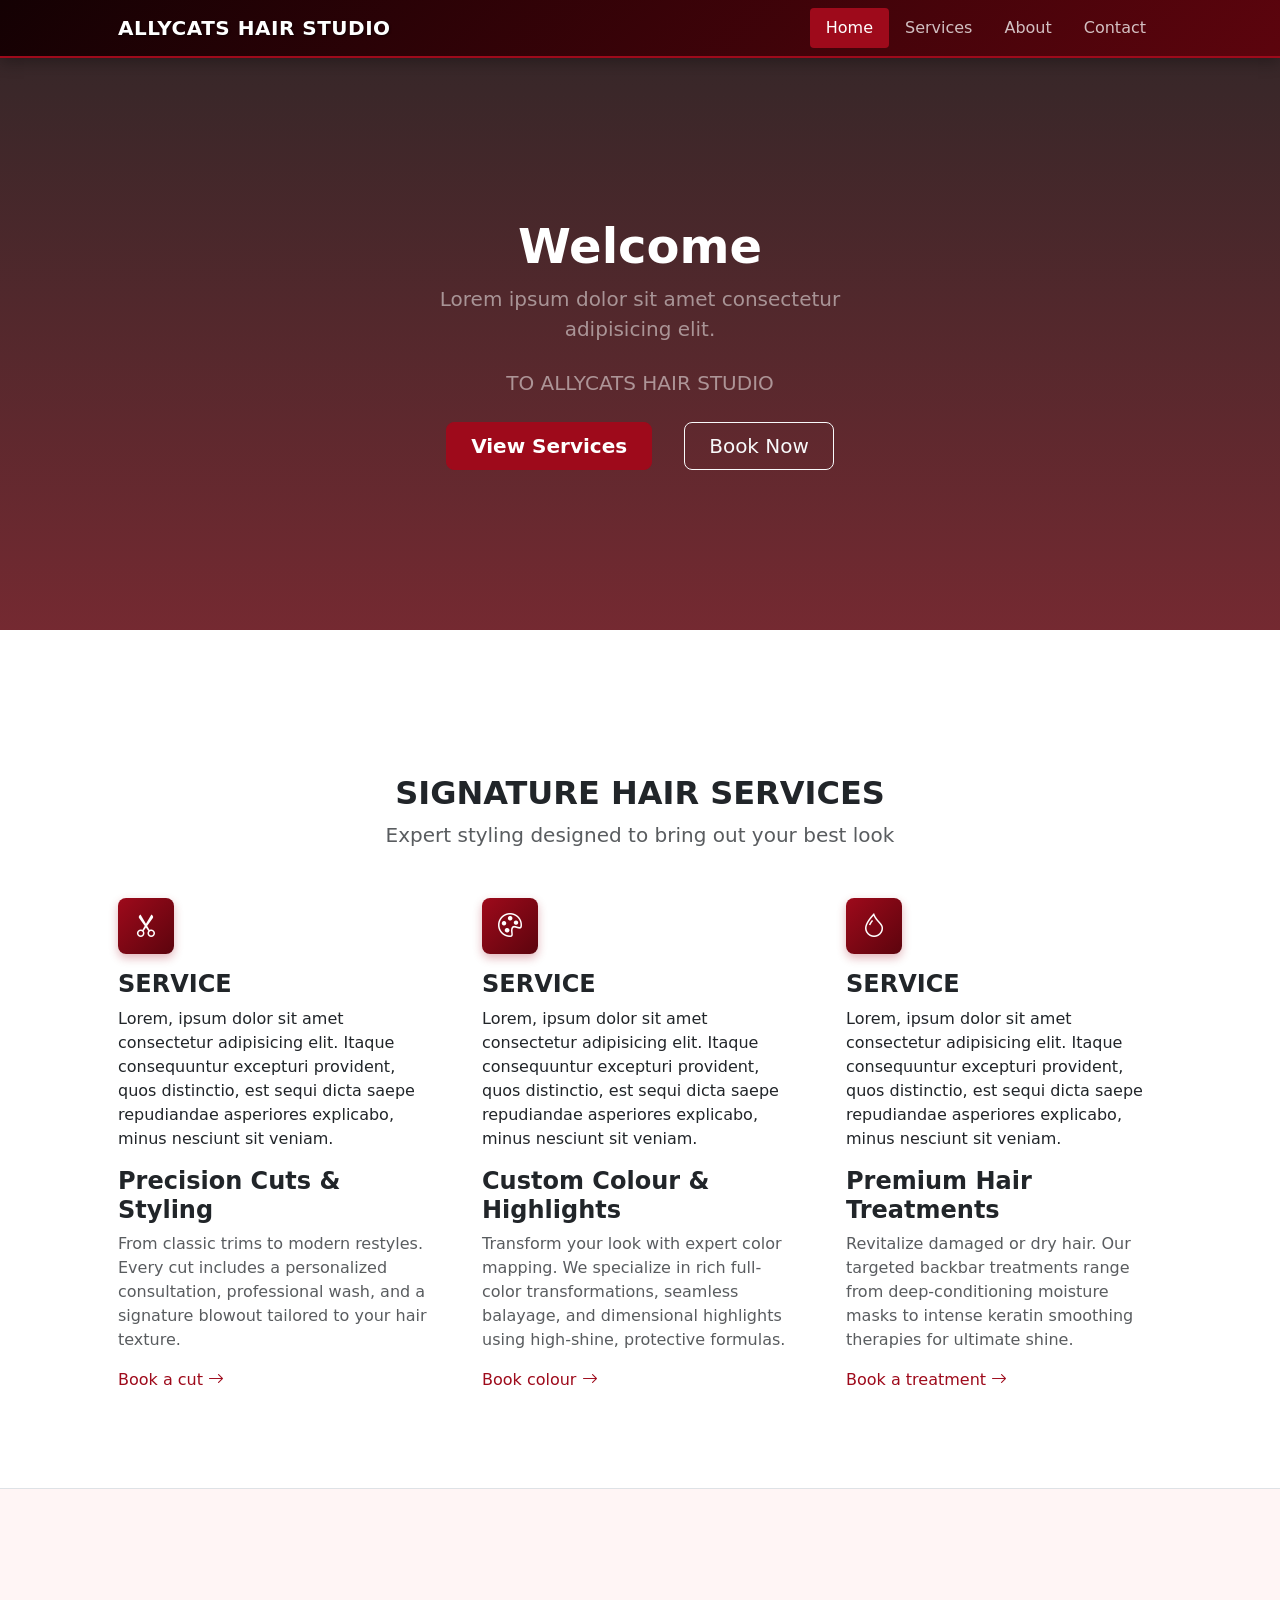
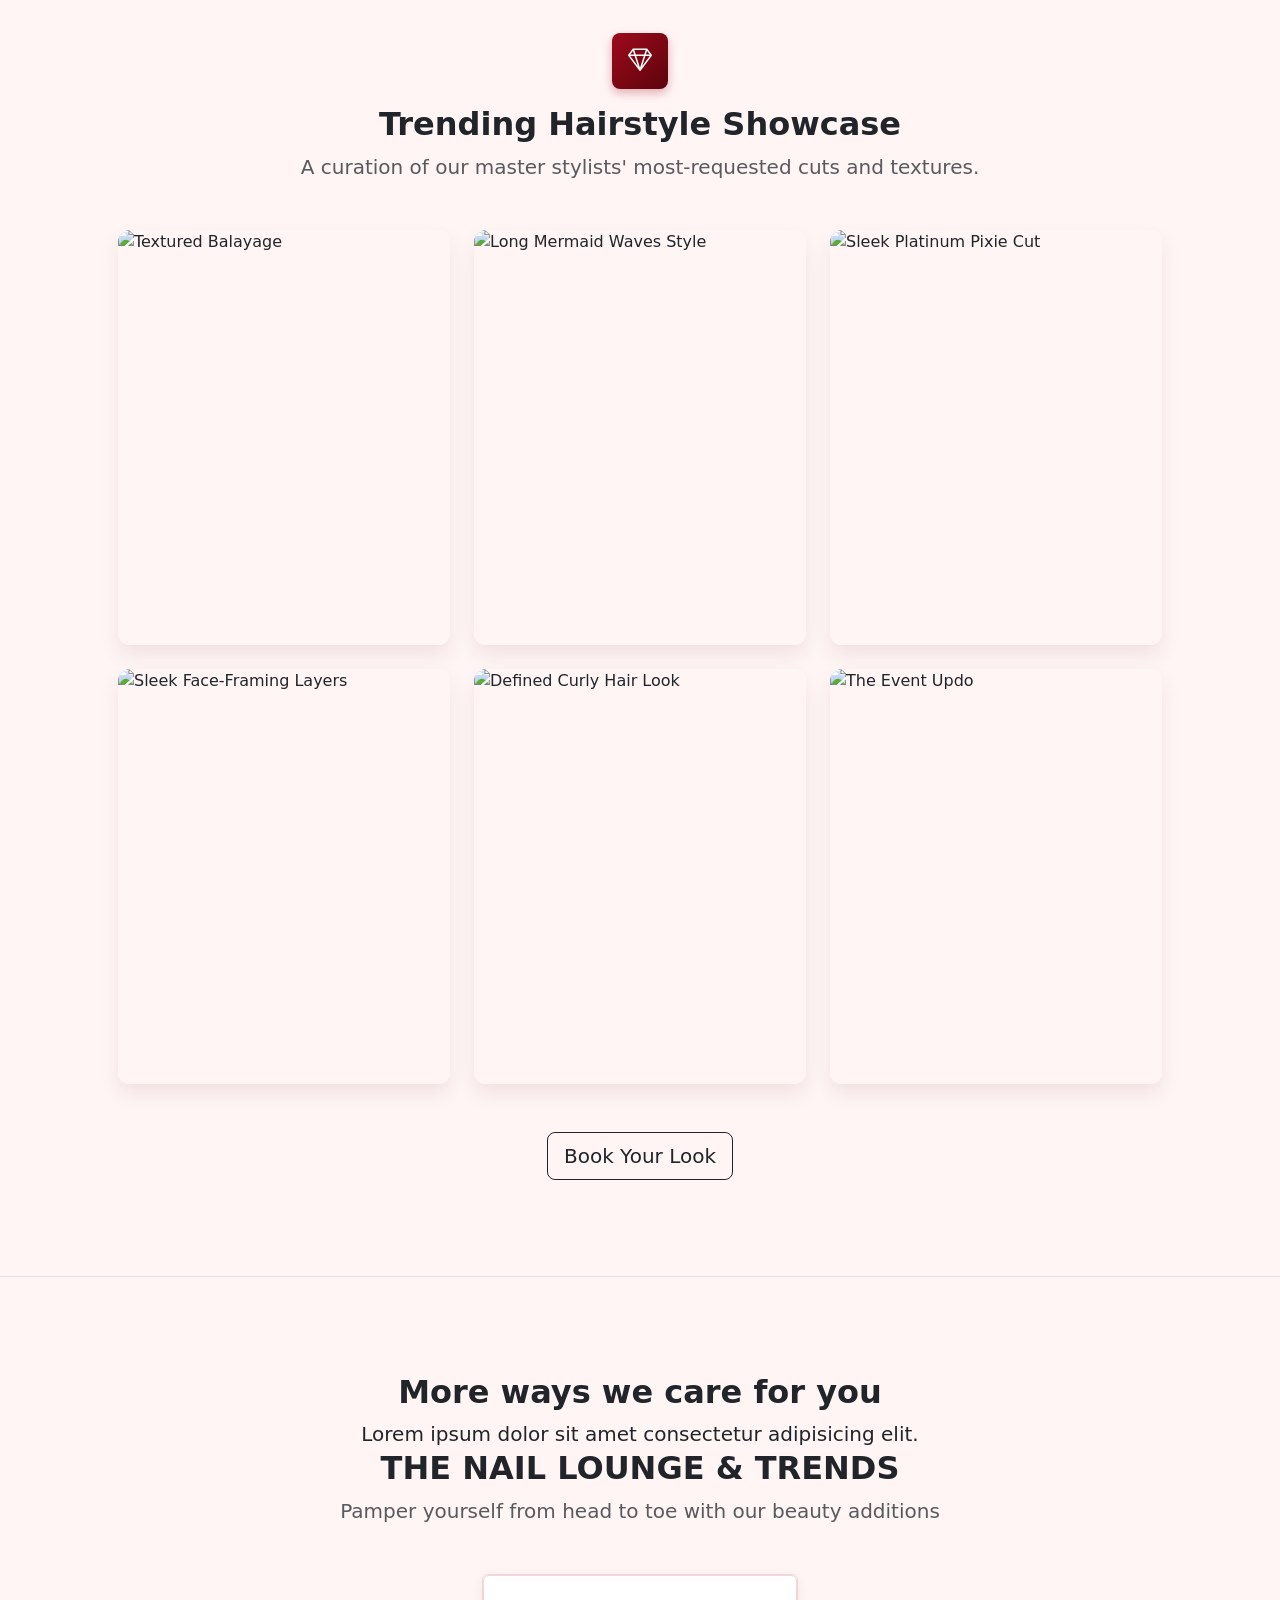
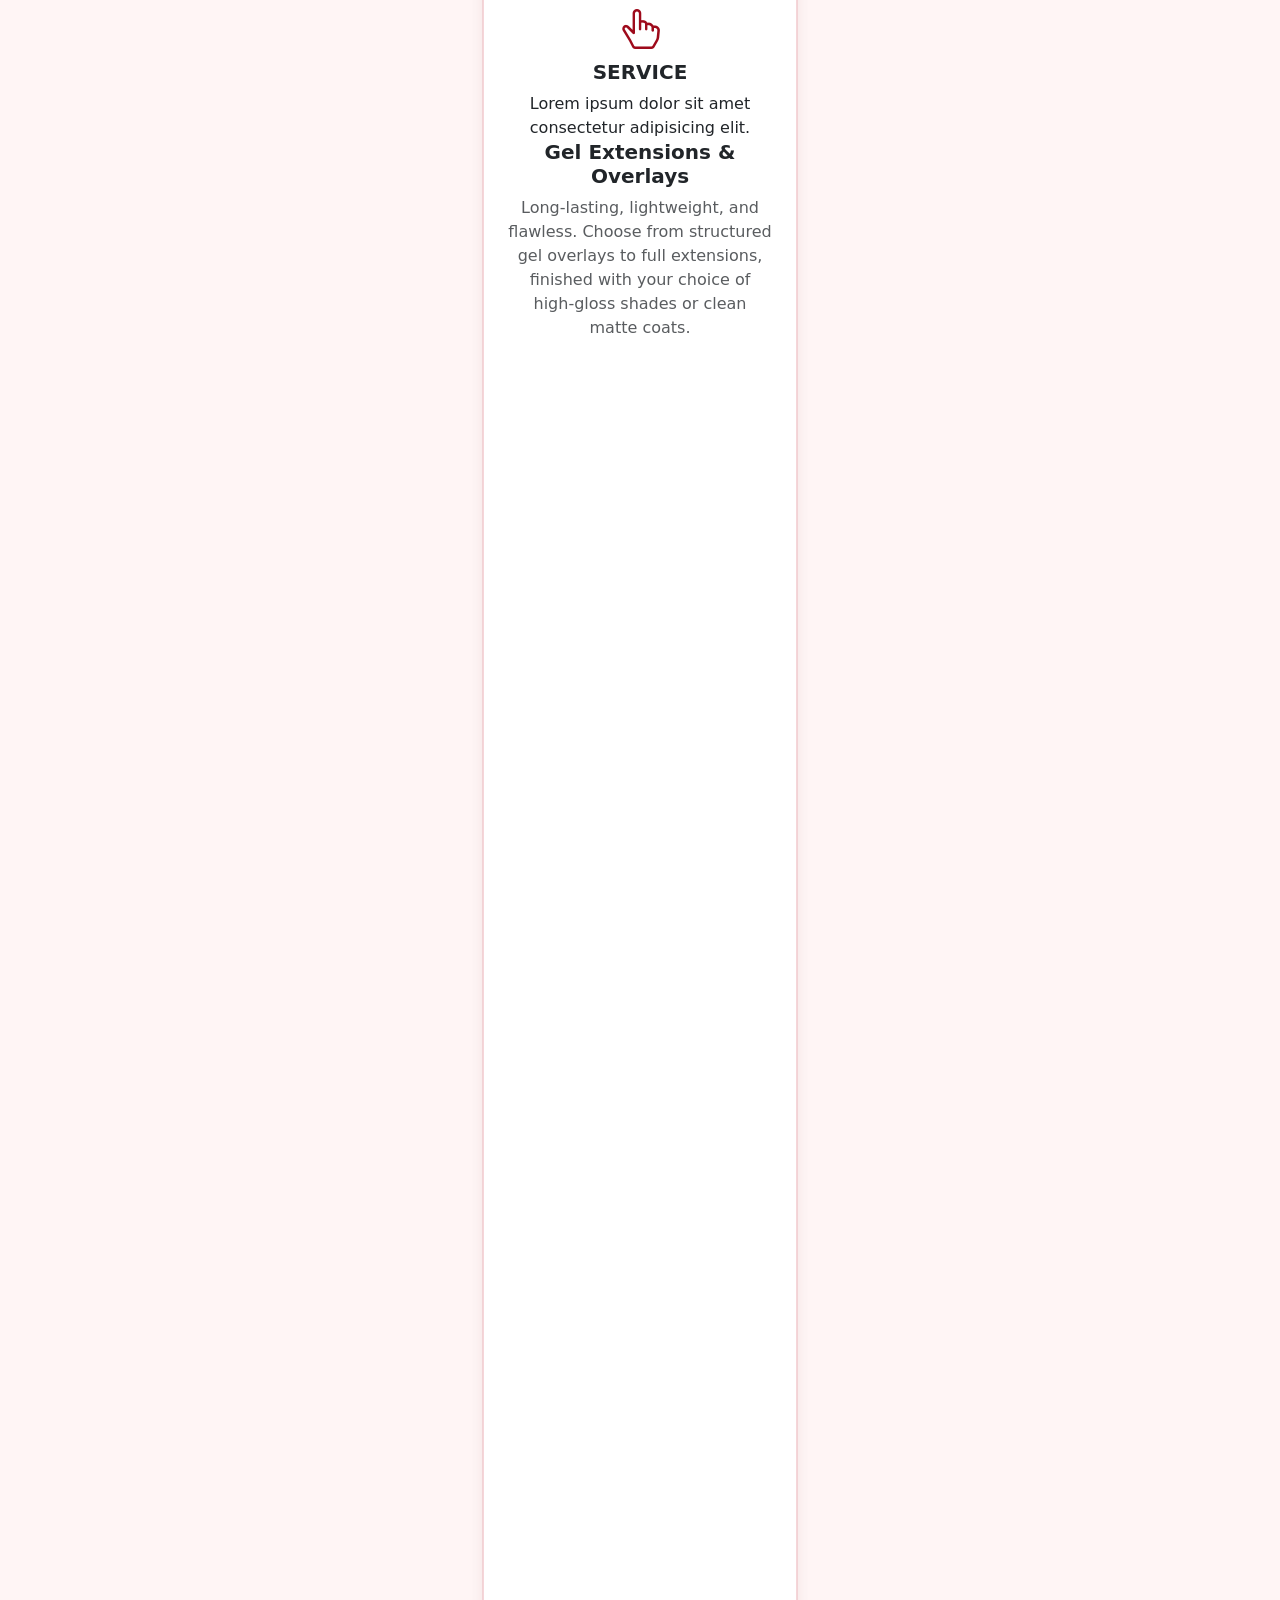
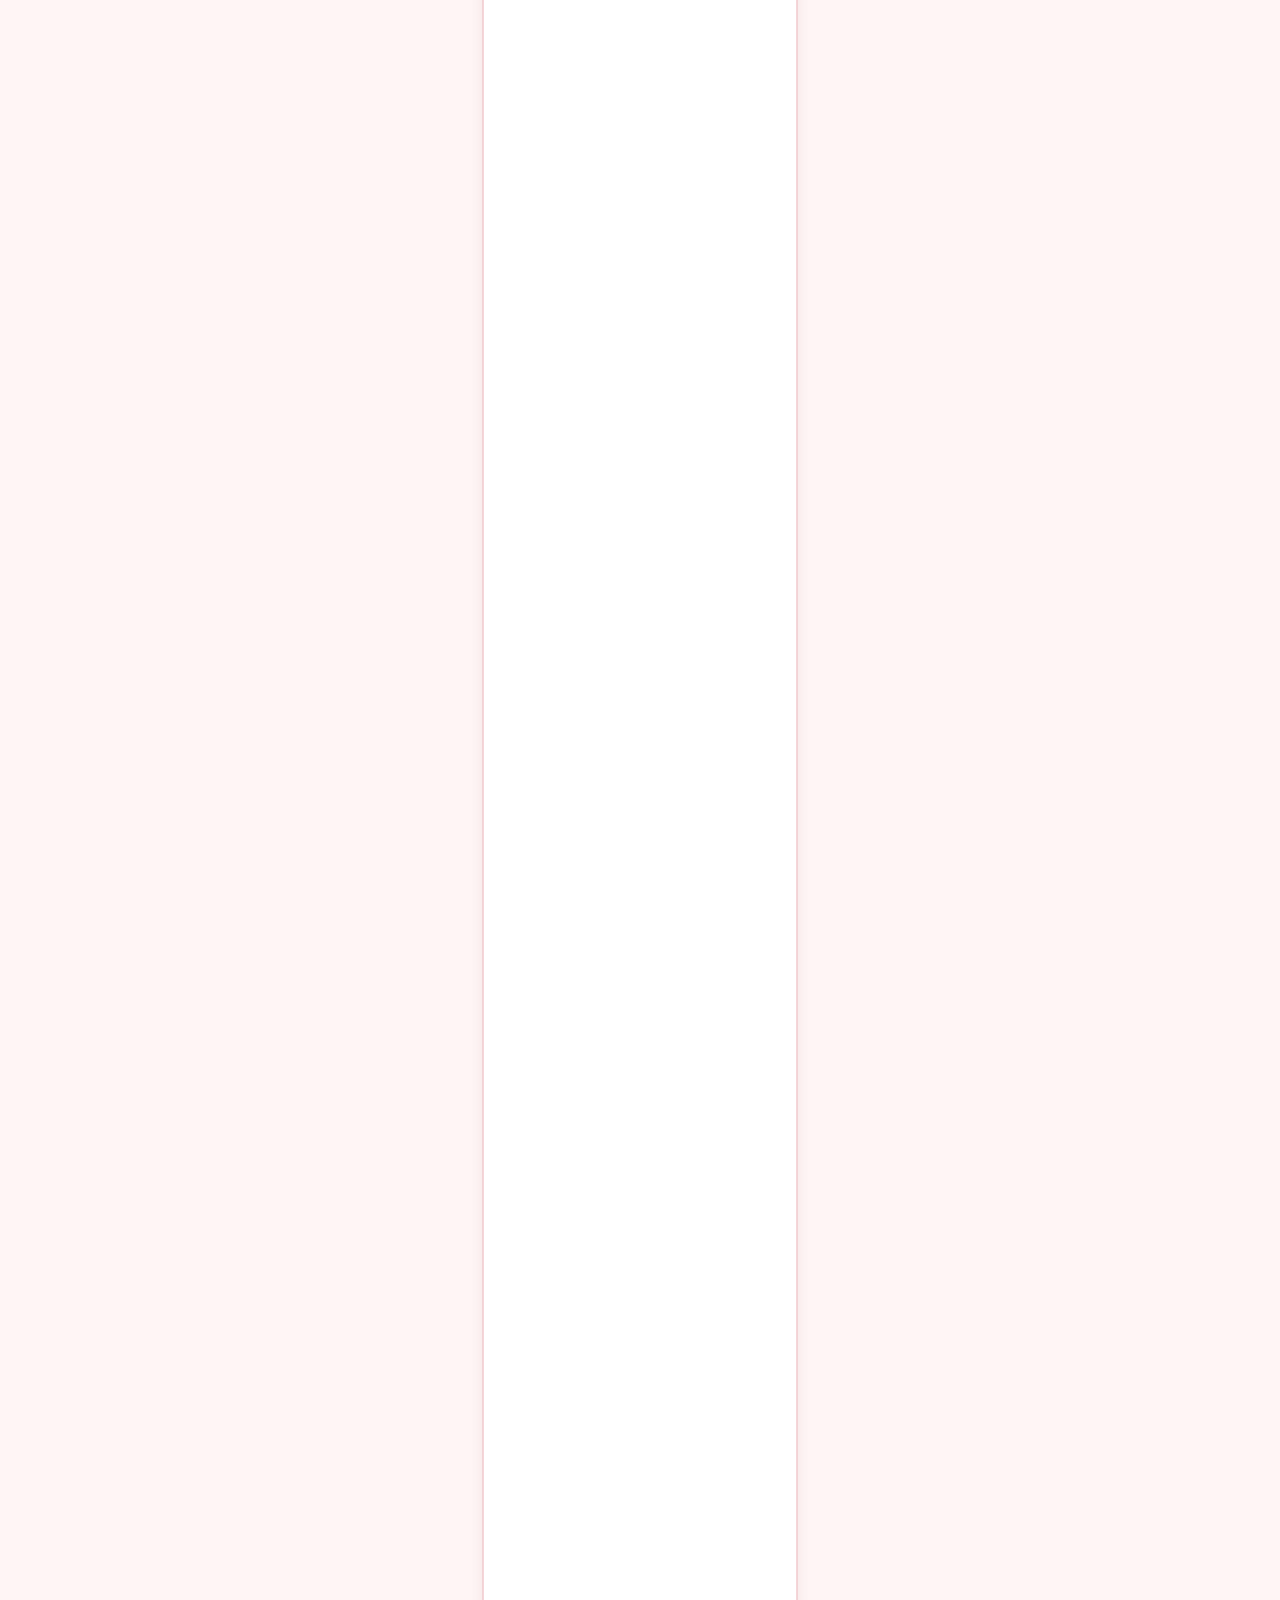
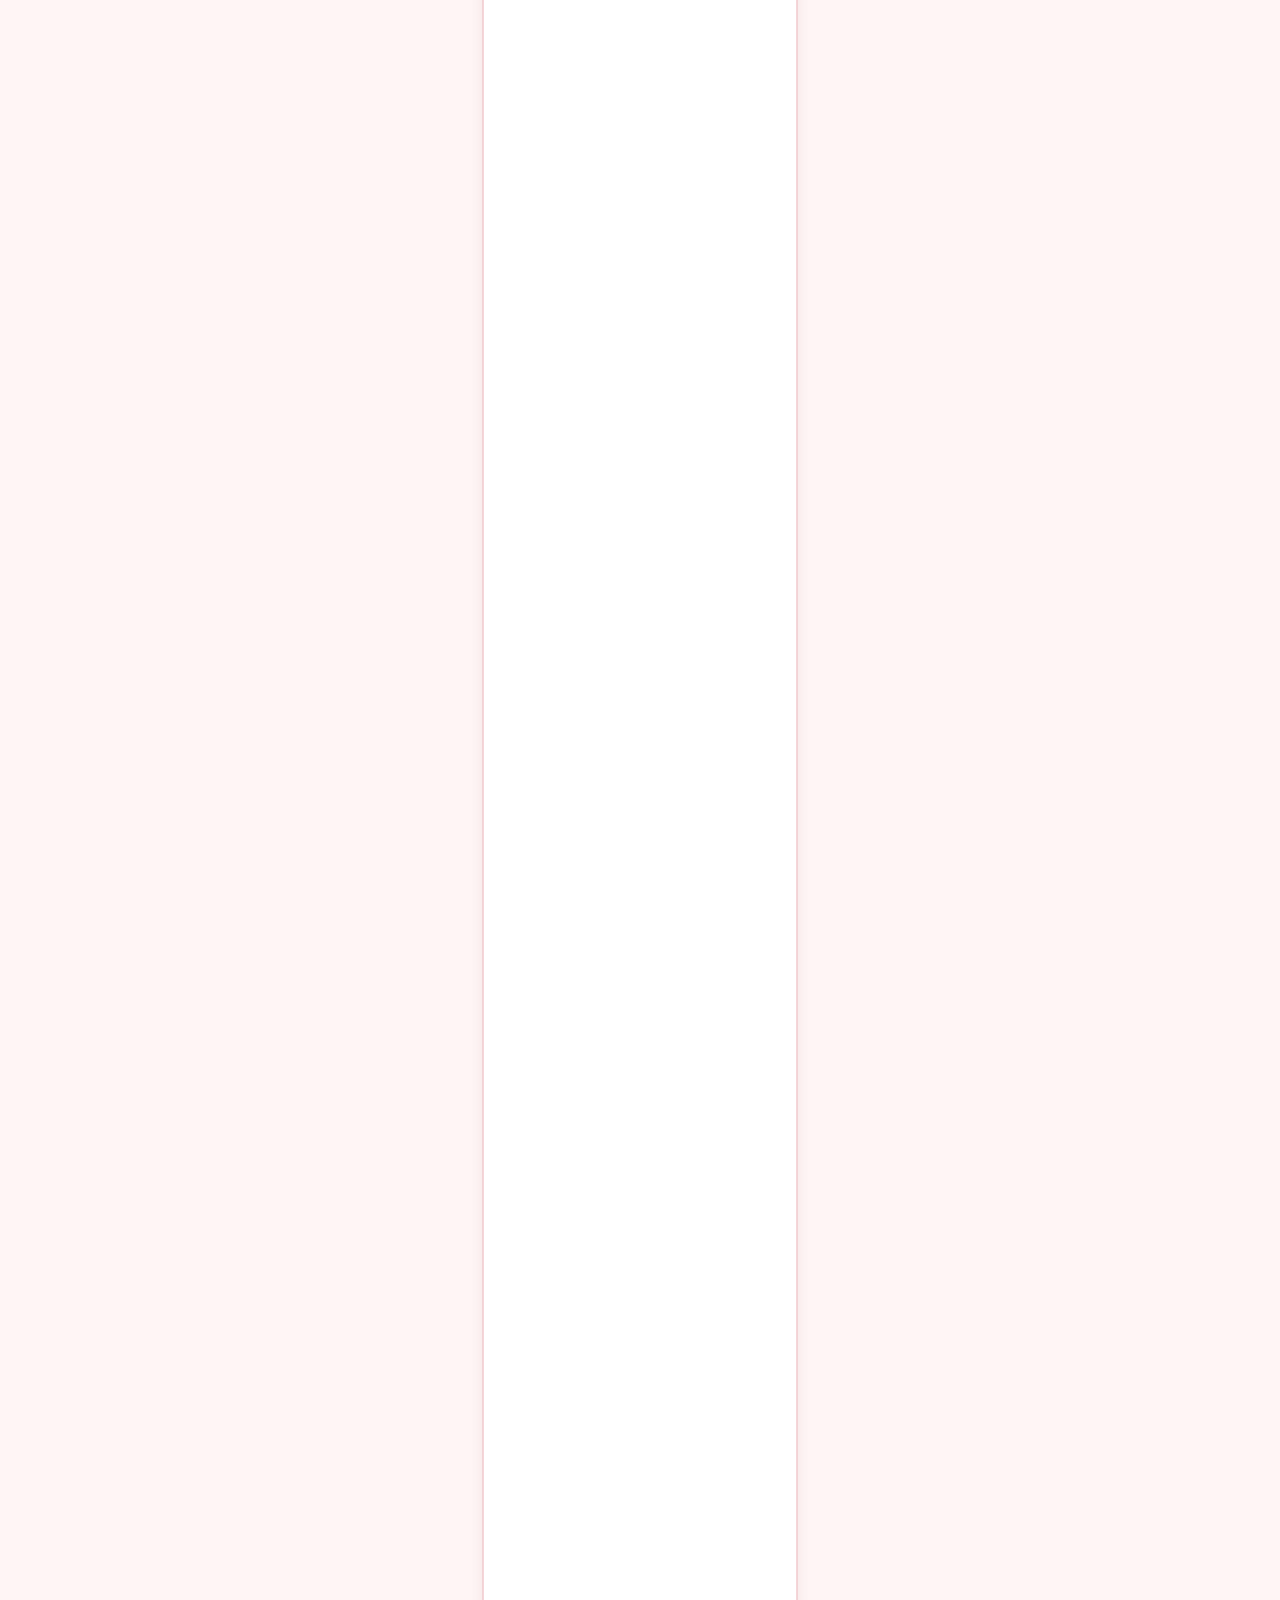
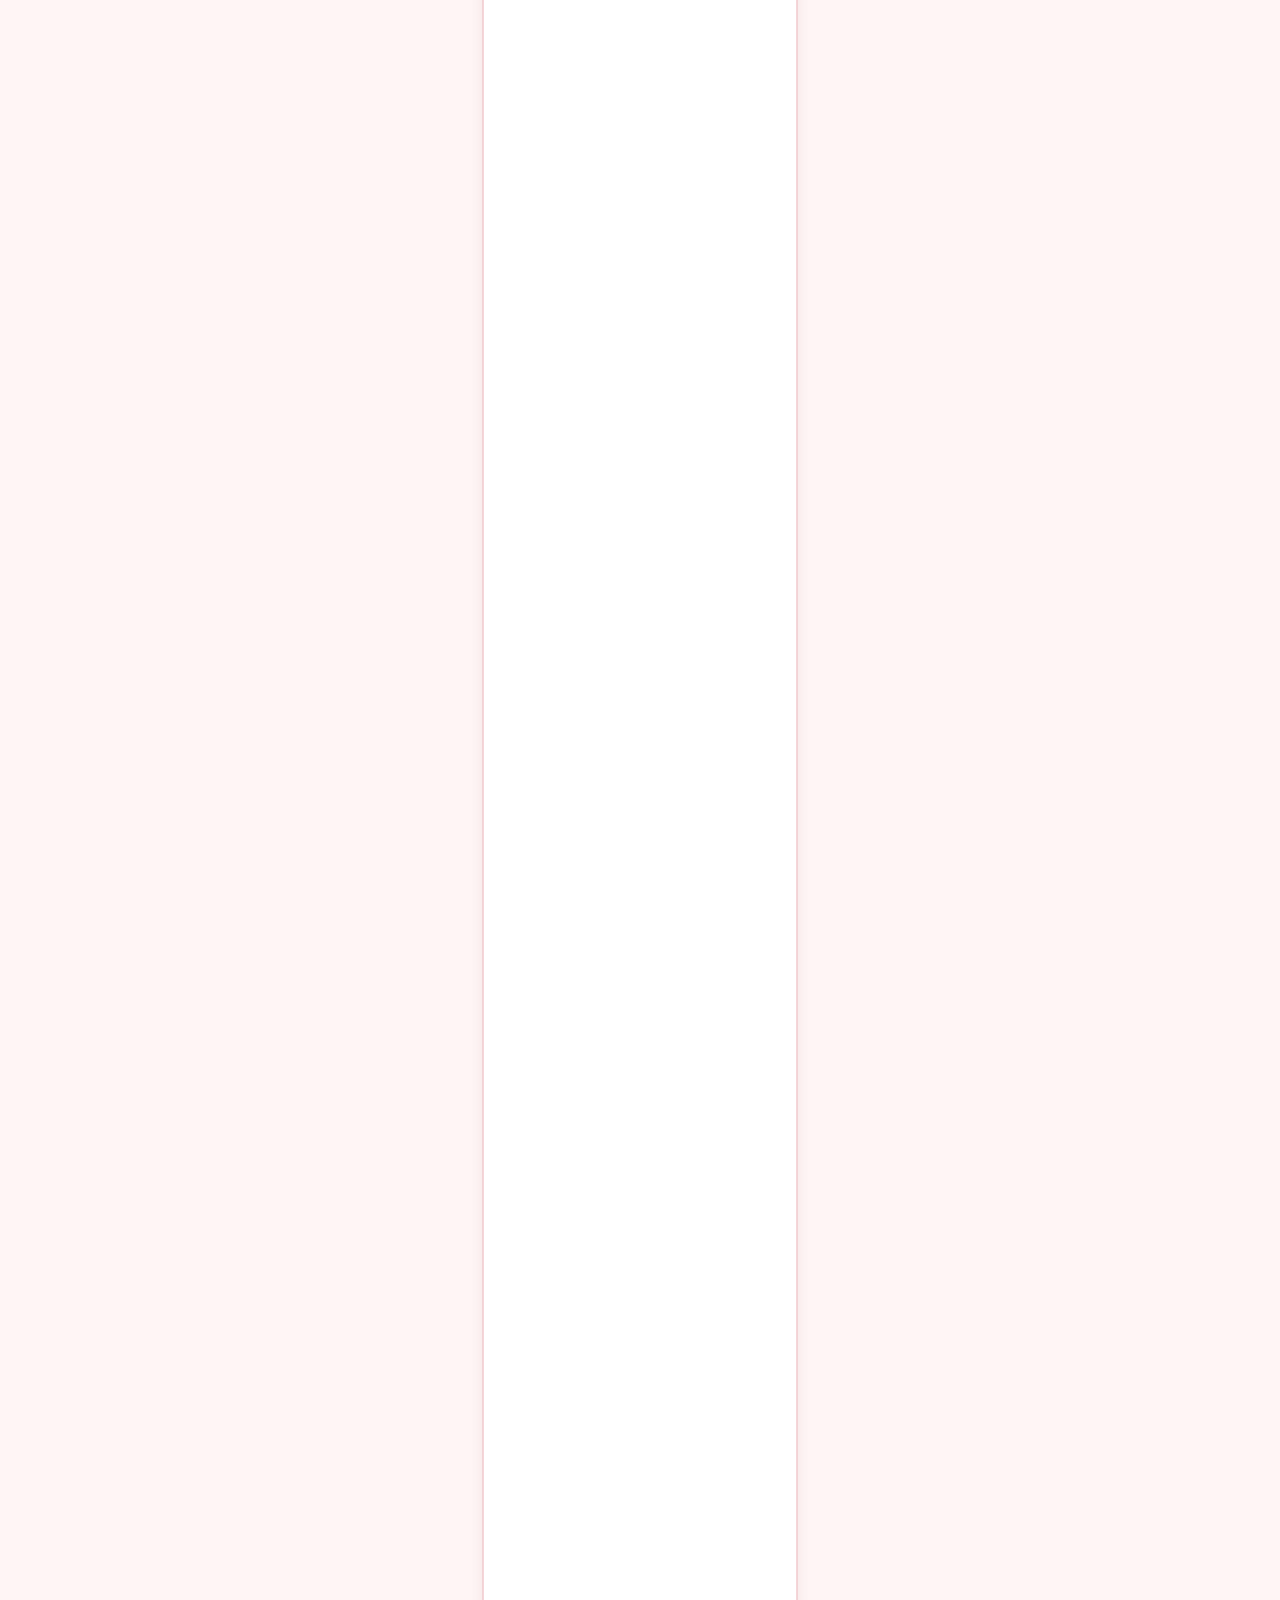
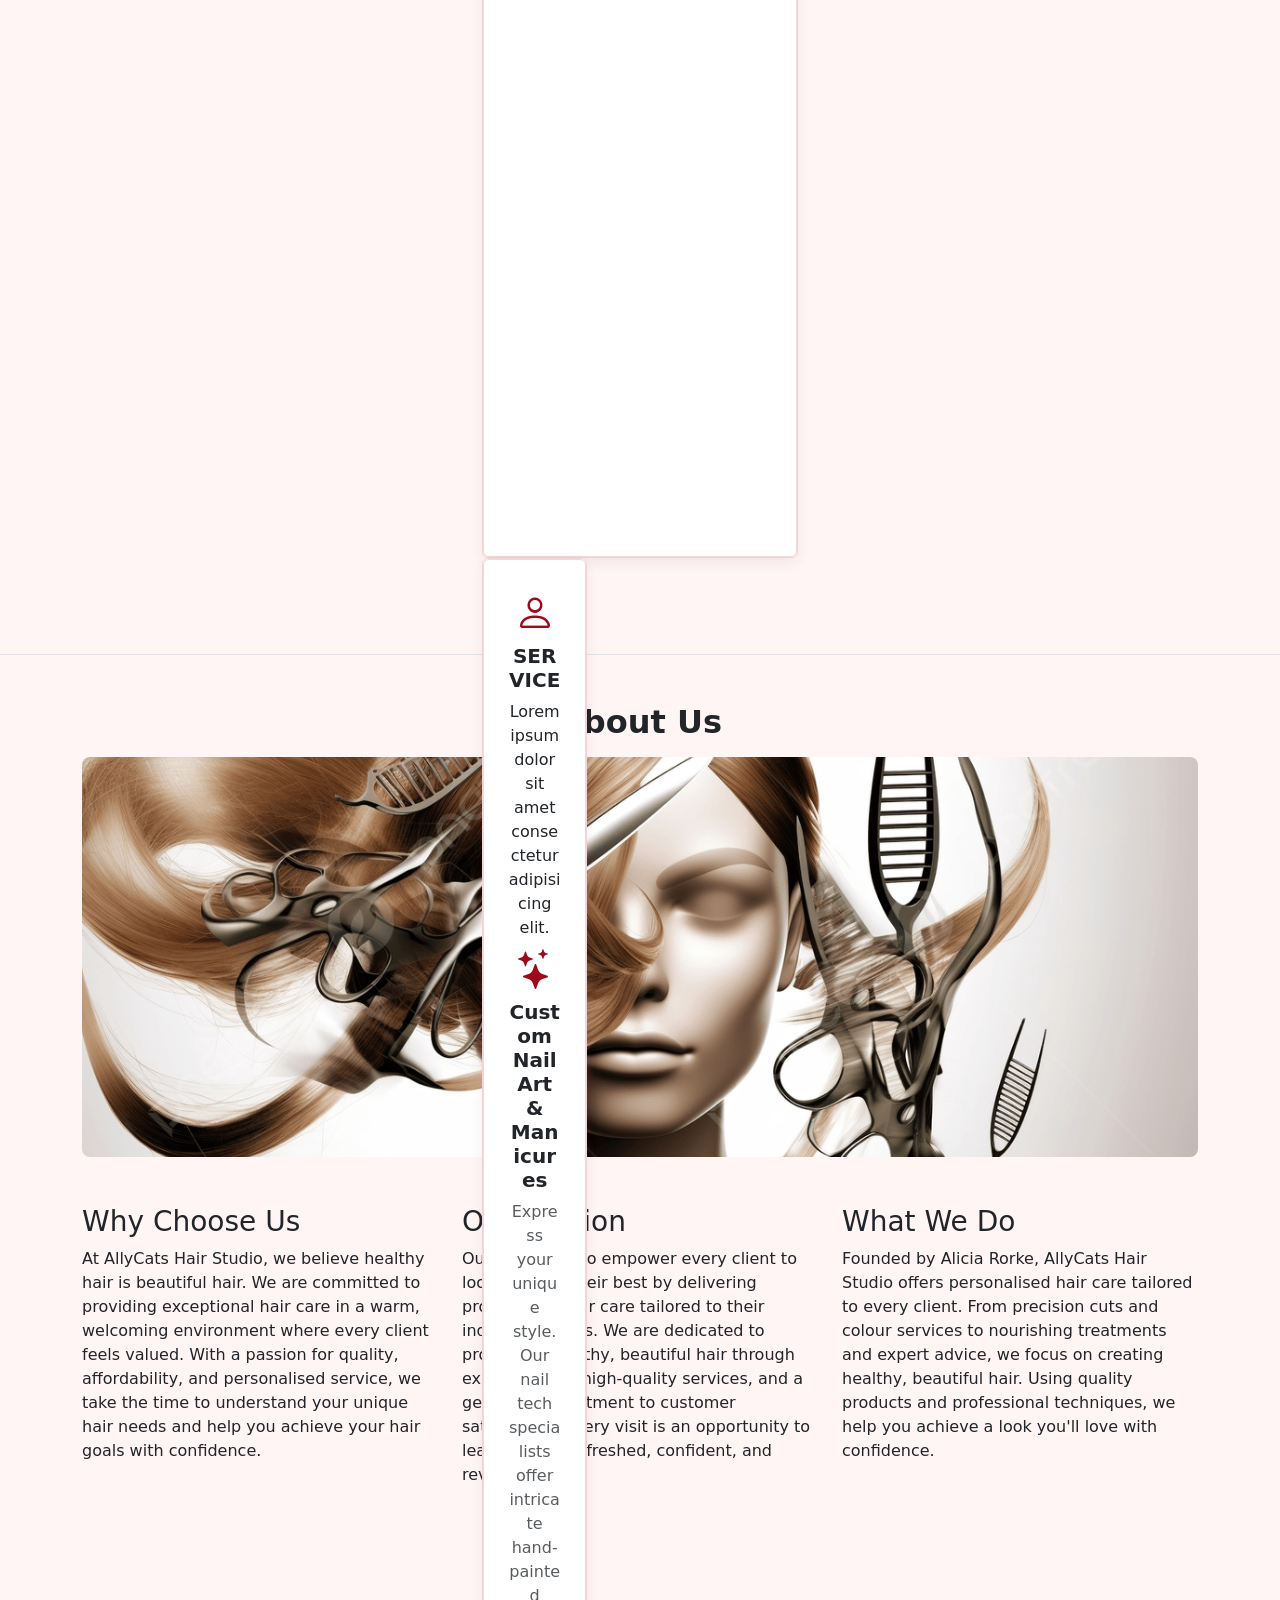
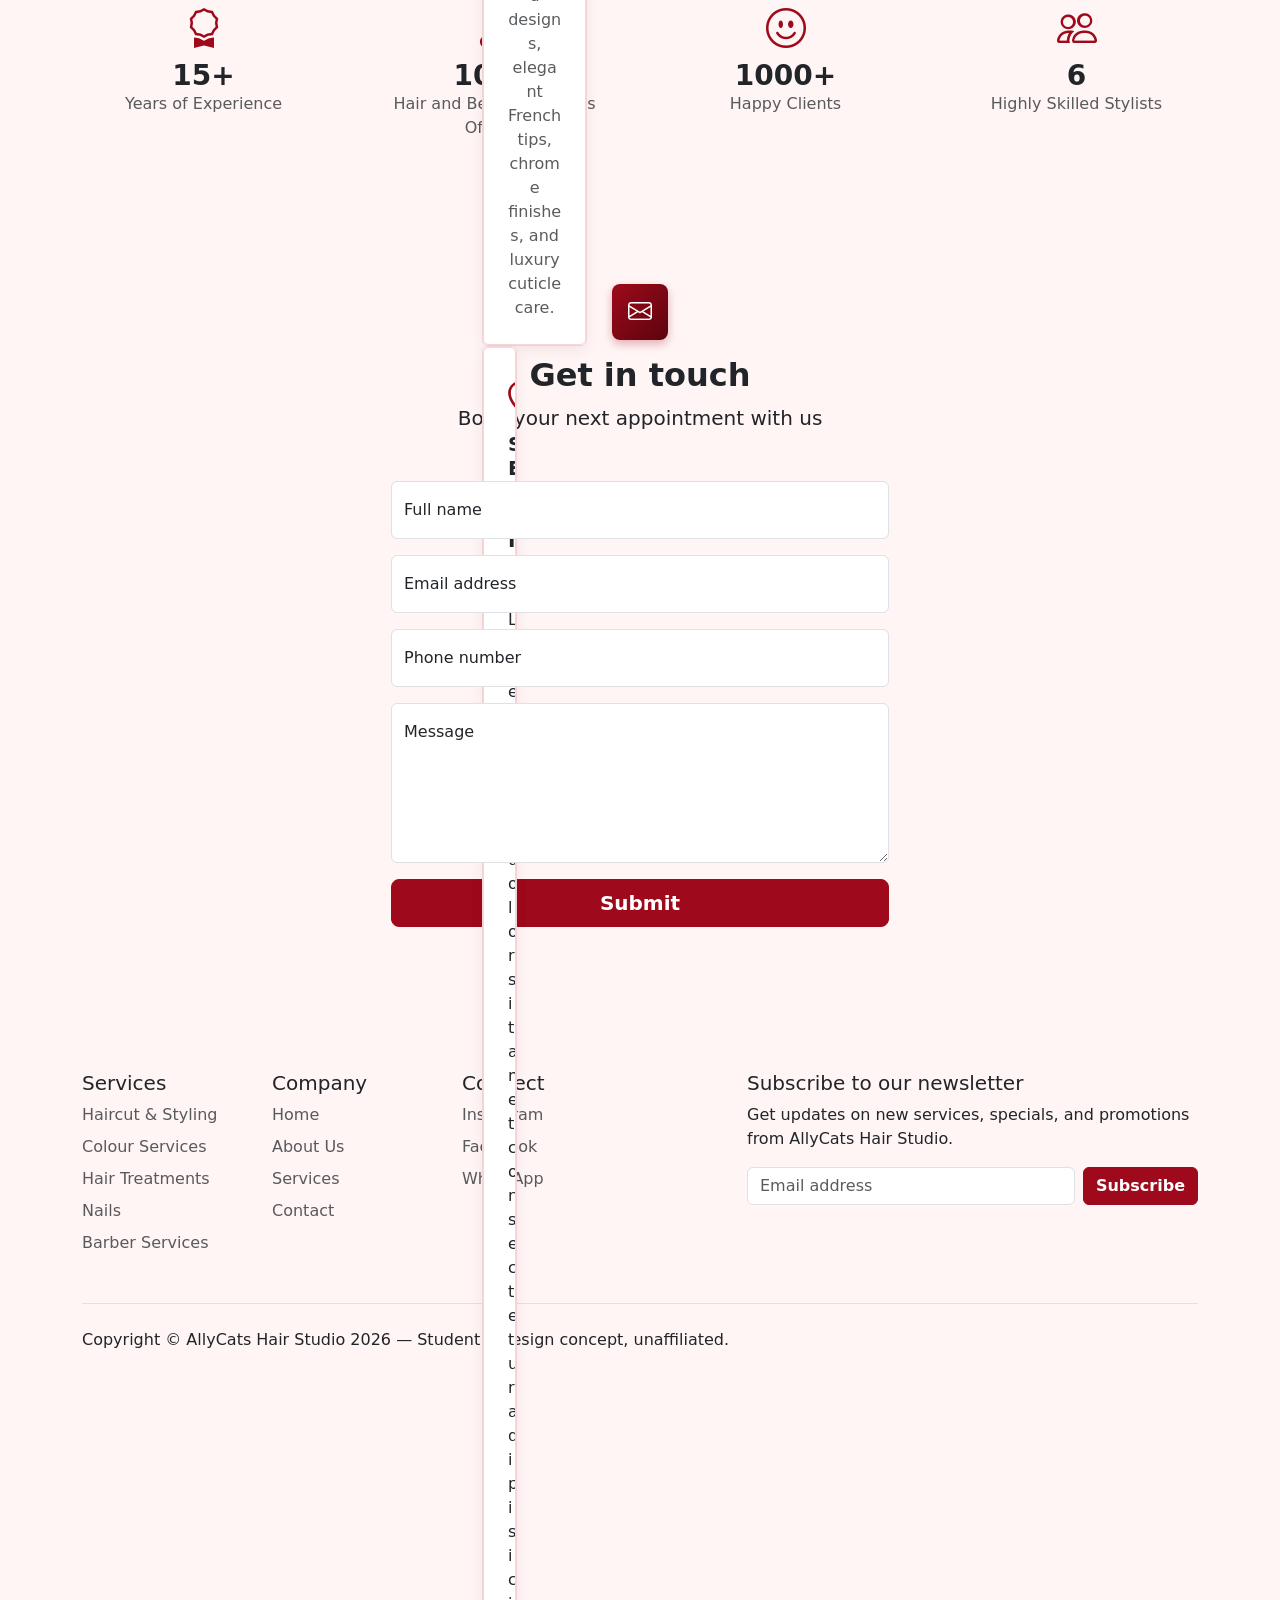
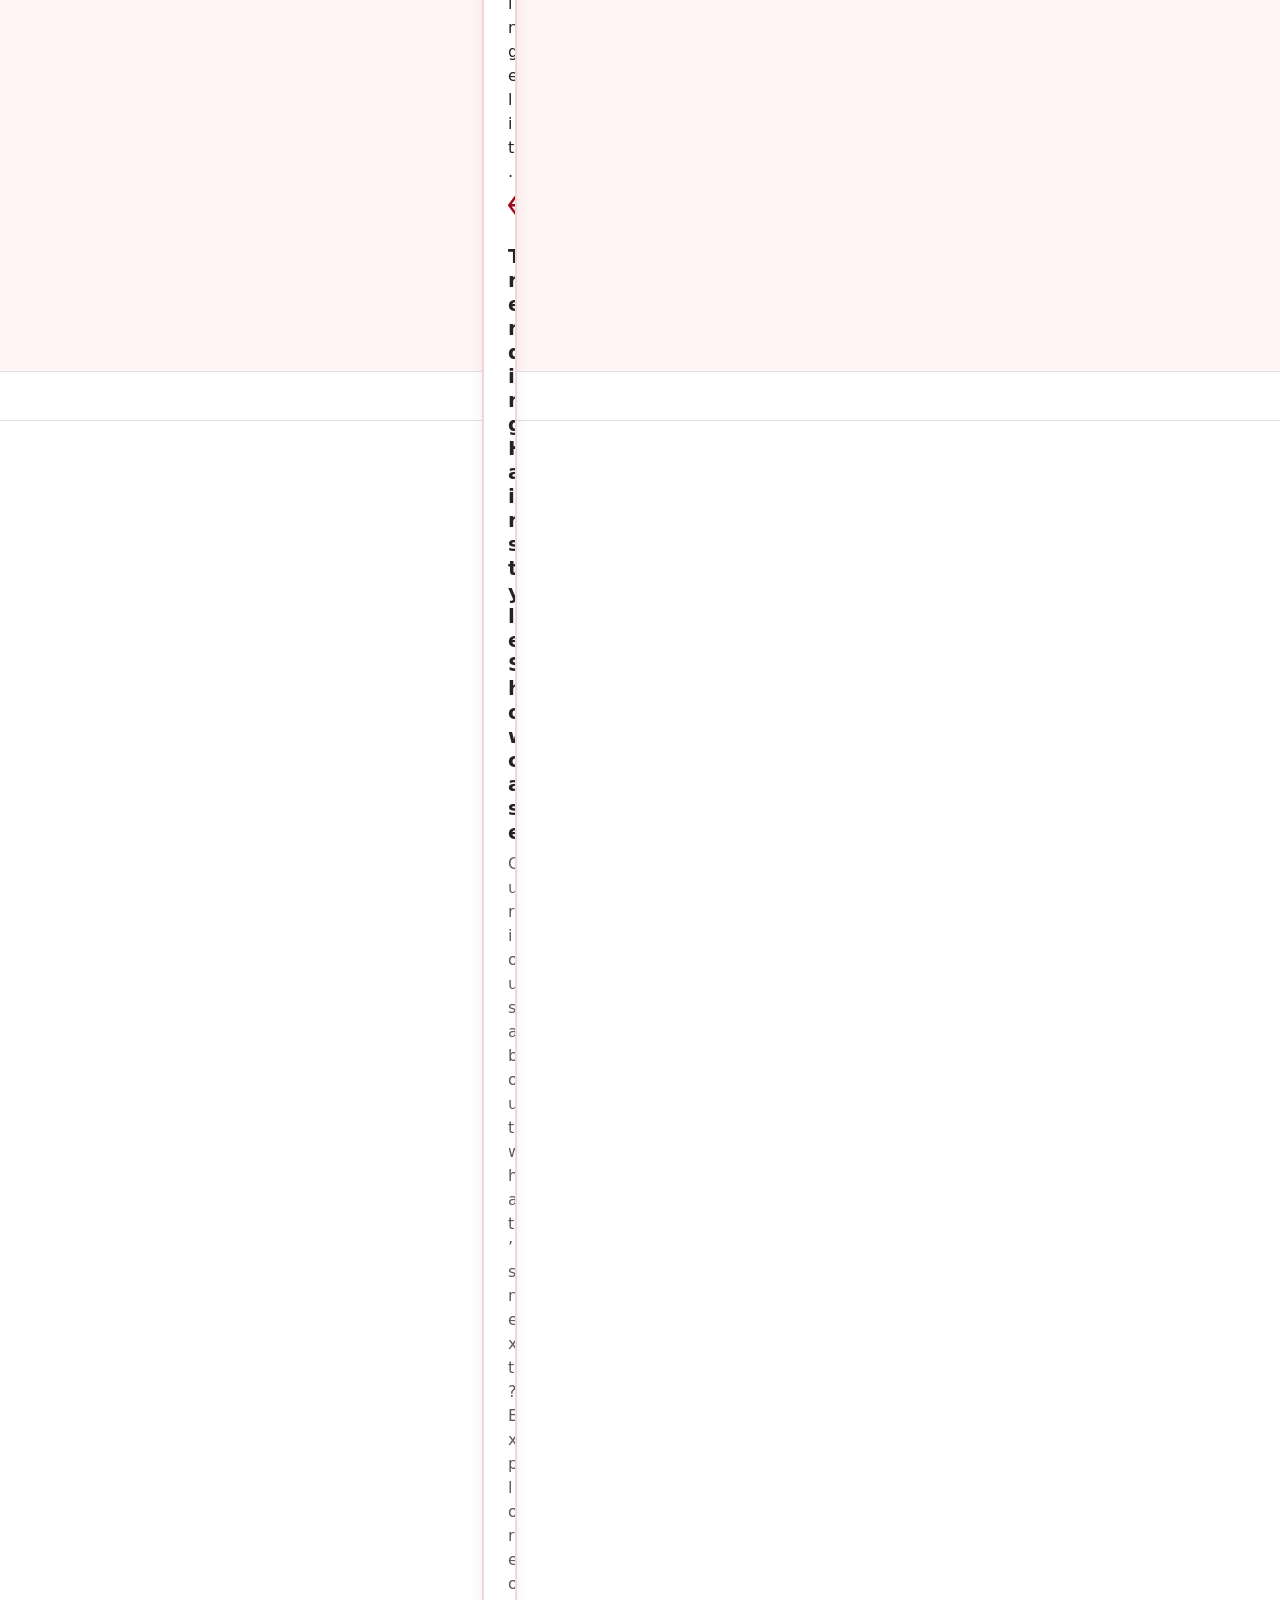
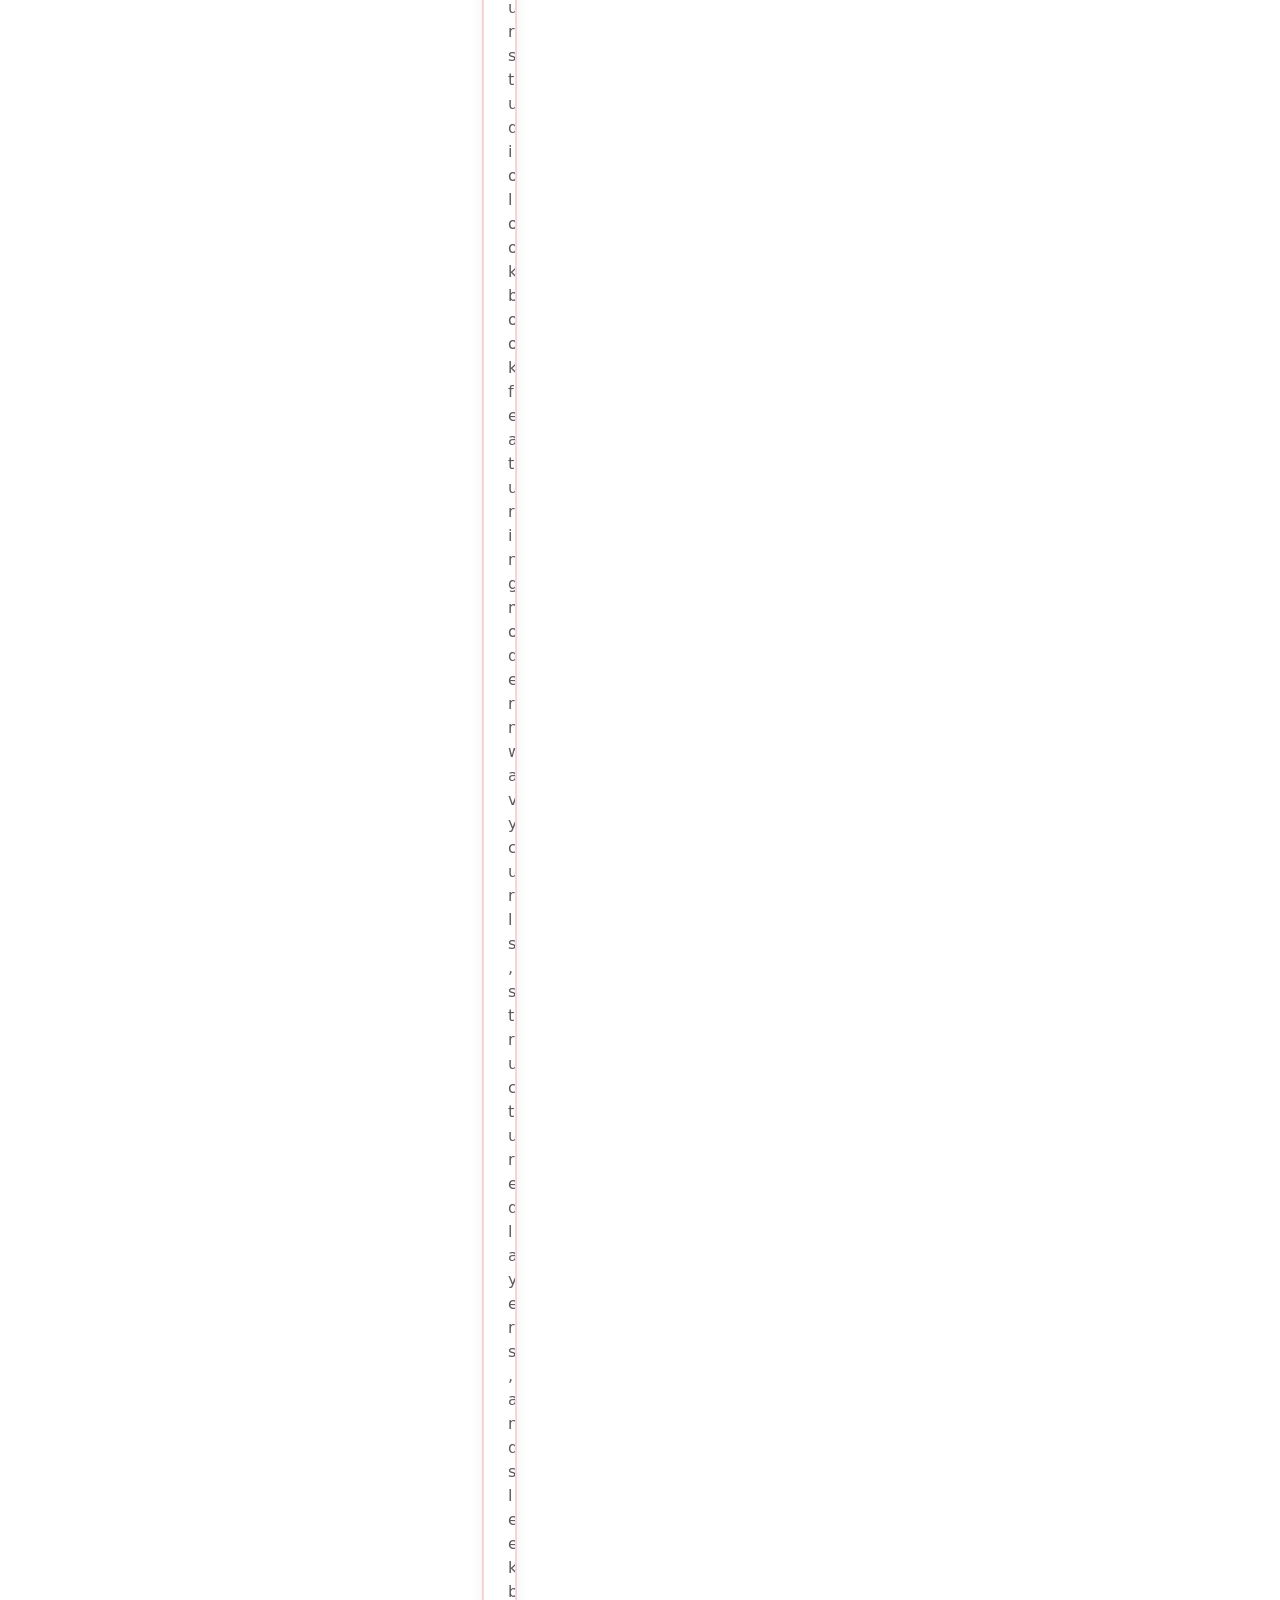
==== commit 9141f6e7: "Merge remote-tracking branch 'origin/feature/footer' into testing" ====
--- a/index.html
+++ b/index.html
@@ -1,5 +1,6 @@
 <!DOCTYPE html>
 <html lang="en">
+
 <head>
   <meta charset="utf-8" />
   <meta name="viewport" content="width=device-width, initial-scale=1, shrink-to-fit=no" />
@@ -16,13 +17,15 @@
   <!-- custom css -->
   <link href="css/styles.css" rel="stylesheet" />
 </head>
+
 <body>
 
   <!-- Navbar -->
   <nav class="navbar navbar-expand-lg navbar-dark bg-dark">
     <div class="container px-5">
       <a class="navbar-brand" href="#!">AllyCats Hair Studio</a>
-      <button class="navbar-toggler" type="button" data-bs-toggle="collapse" data-bs-target="#navbarSupportedContent" aria-controls="navbarSupportedContent" aria-expanded="false" aria-label="Toggle navigation">
+      <button class="navbar-toggler" type="button" data-bs-toggle="collapse" data-bs-target="#navbarSupportedContent"
+        aria-controls="navbarSupportedContent" aria-expanded="false" aria-label="Toggle navigation">
         <span class="navbar-toggler-icon"></span>
       </button>
       <div class="collapse navbar-collapse" id="navbarSupportedContent">
@@ -358,10 +361,12 @@
               <label for="phone">Phone number</label>
             </div>
             <div class="form-floating mb-3">
-              <textarea class="form-control" id="message" placeholder="Enter your message here..." style="height: 10rem" required></textarea>
+              <textarea class="form-control" id="message" placeholder="Enter your message here..." style="height: 10rem"
+                required></textarea>
               <label for="message">Message</label>
             </div>
-            <div class="d-grid"><button class="btn btn-primary btn-lg" id="submitButton" type="submit">Submit</button></div>
+            <div class="d-grid"><button class="btn btn-primary btn-lg" id="submitButton" type="submit">Submit</button>
+            </div>
           </form>
         </div>
       </div>
@@ -369,13 +374,58 @@
   </section>
 
   <!-- Footer -->
-  <footer class="py-5 bg-dark">
-    <div class="container px-5">
-      <p class="m-0 text-center text-white">Copyright &copy; AllyCats Hair Studio 2026 — Student redesign concept, unaffiliated</p>
-    </div>
-  </footer>
+  <div class="container">
+    <footer class="py-5 min-vh-100">
+      <div class="row">
+        <div class="col-6 col-md-2 mb-3">
+          <h5>Services</h5>
+          <ul class="nav flex-column">
+            <li class="nav-item mb-2"><a href="#services" class="nav-link p-0 text-body-secondary">Haircut & Styling</a>
+            </li>
+            <li class="nav-item mb-2"><a href="#services" class="nav-link p-0 text-body-secondary">Colour Services</a>
+            </li>
+            <li class="nav-item mb-2"><a href="#services" class="nav-link p-0 text-body-secondary">Hair Treatments</a>
+            </li>
+            <li class="nav-item mb-2"><a href="#services" class="nav-link p-0 text-body-secondary">Nails</a></li>
+            <li class="nav-item mb-2"><a href="#services" class="nav-link p-0 text-body-secondary">Barber Services</a>
+            </li>
+          </ul>
+        </div>
+        <div class="col-6 col-md-2 mb-3">
+          <h5>Company</h5>
+          <ul class="nav flex-column">
+            <li class="nav-item mb-2"><a href="#home" class="nav-link p-0 text-body-secondary">Home</a></li>
+            <li class="nav-item mb-2"><a href="#about" class="nav-link p-0 text-body-secondary">About Us</a></li>
+            <li class="nav-item mb-2"><a href="#about" class="nav-link p-0 text-body-secondary">Services</a></li>
+            <li class="nav-item mb-2"><a href="#contact" class="nav-link p-0 text-body-secondary">Contact</a></li>
+          </ul>
+        </div>
+        <div class="col-6 col-md-2 mb-3">
+          <h5>Connect</h5>
+          <ul class="nav flex-column">
+            <li class="nav-item mb-2"><a href="#" class="nav-link p-0 text-body-secondary">Instagram</a></li>
+            <li class="nav-item mb-2"><a href="#" class="nav-link p-0 text-body-secondary">Facebook</a></li>
+            <li class="nav-item mb-2"><a href="#" class="nav-link p-0 text-body-secondary">WhatsApp</a></li>
+          </ul>
+        </div>
+        <div class="col-md-5 offset-md-1 mb-3">
+          <form>
+            <h5>Subscribe to our newsletter</h5>
+            <p>Get updates on new services, specials, and promotions from AllyCats Hair Studio.</p>
+            <div class="d-flex flex-column flex-sm-row w-100 gap-2"> <label for="newsletter1"
+                class="visually-hidden">Email address</label> <input id="newsletter1" type="email" class="form-control"
+                placeholder="Email address"> <button class="btn btn-primary" type="button">Subscribe</button> </div>
+          </form>
+        </div>
+      </div>
+      <div class="d-flex flex-column flex-sm-row justify-content-between py-4 my-4 border-top">
+        <p>Copyright &copy; AllyCats Hair Studio 2026 — Student redesign concept, unaffiliated.</p>
+      </div>
+    </footer>
+  </div>
 
   <!-- Bootstrap JS bundle (includes Popper, powers navbar toggle + all components) -->
   <script src="https://cdn.jsdelivr.net/npm/bootstrap@5.3.8/dist/js/bootstrap.bundle.min.js"></script>
 </body>
-</html>
+
+</html>
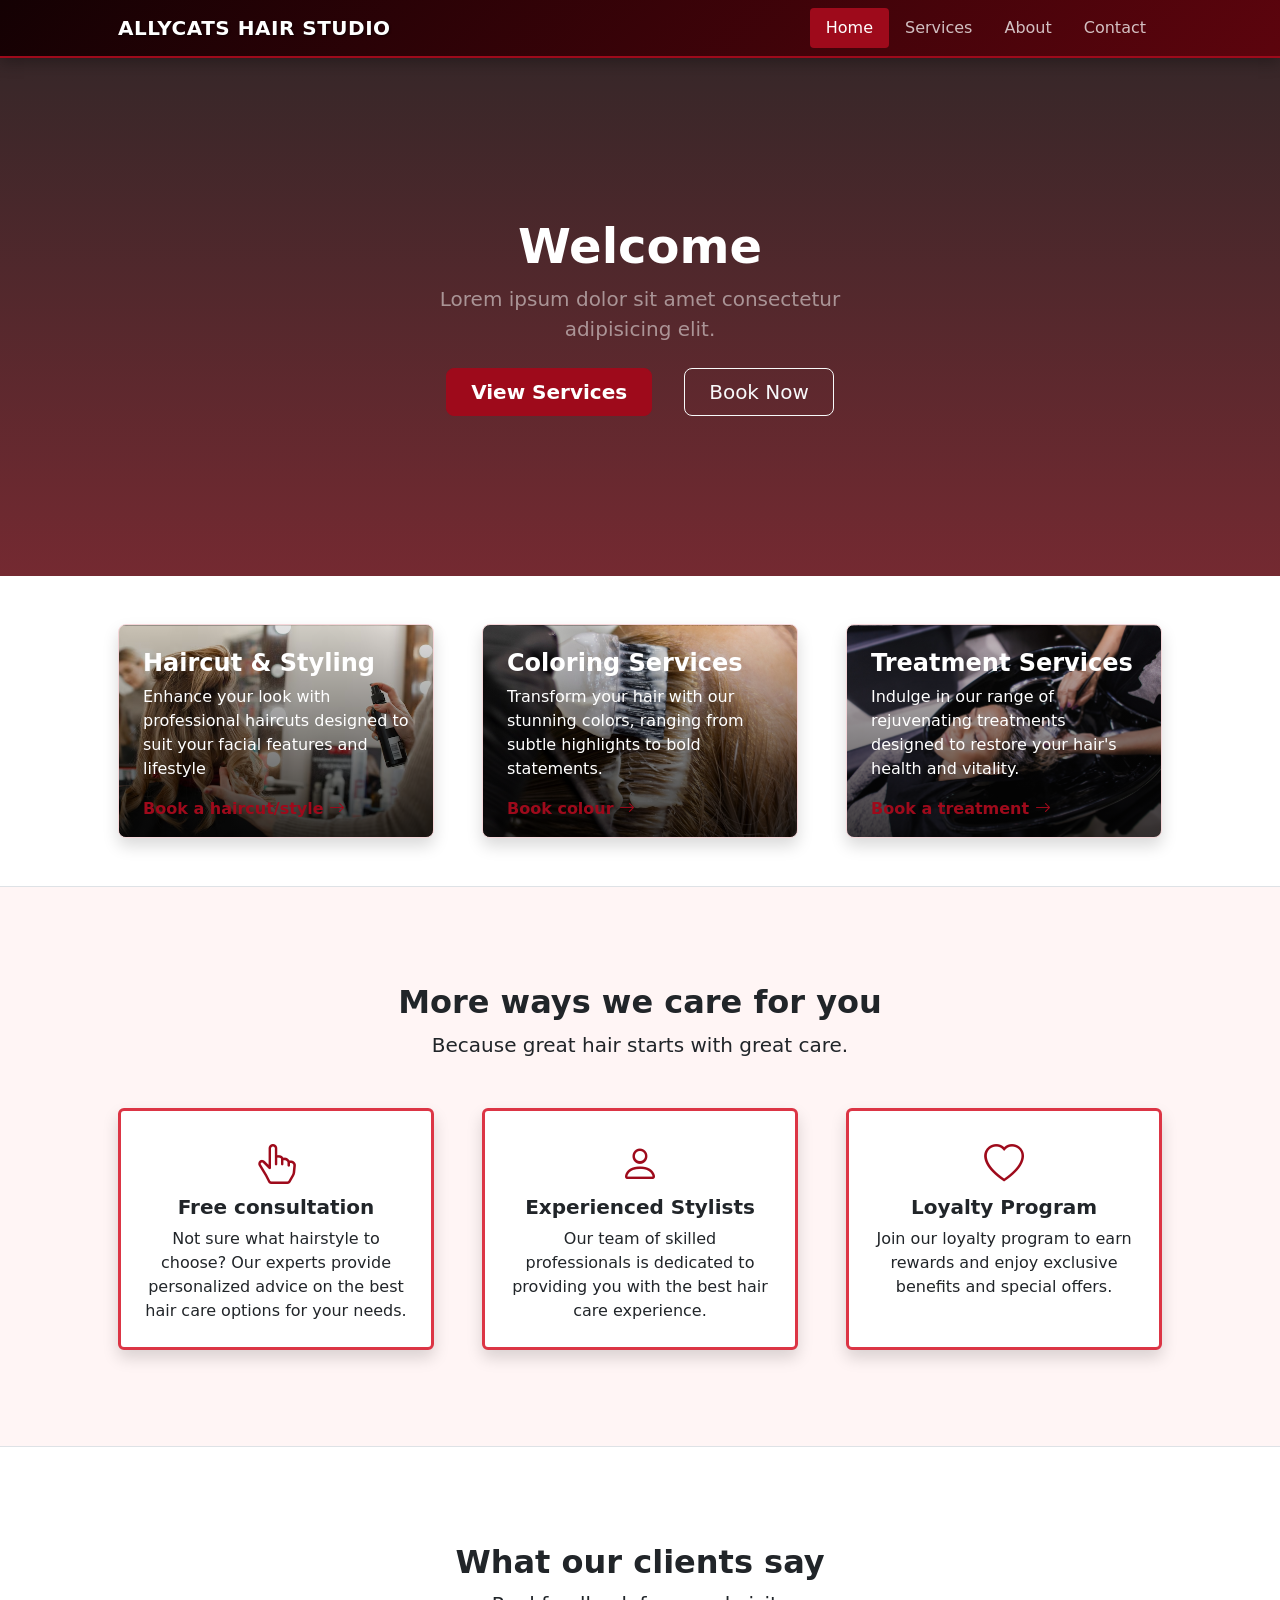
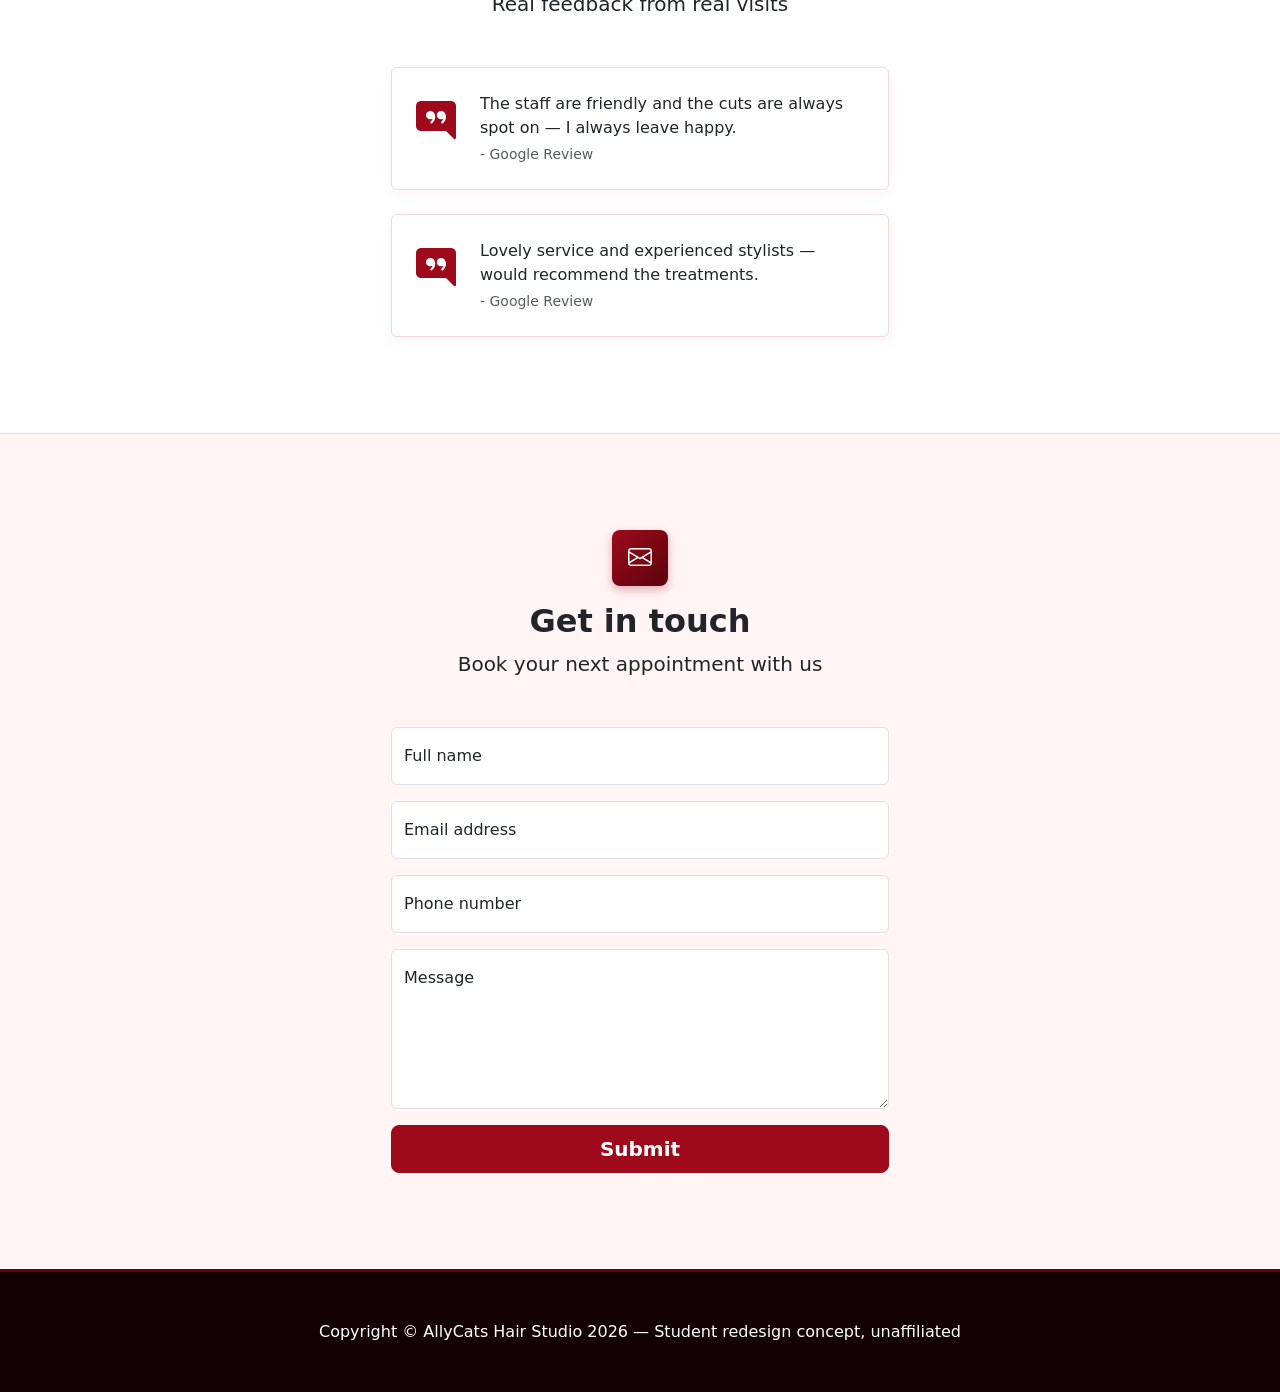
==== commit c6e5621d: "Merge pull request /feature/services Feature/services" ====
--- a/index.html
+++ b/index.html
@@ -1,6 +1,5 @@
 <!DOCTYPE html>
 <html lang="en">
-
 <head>
   <meta charset="utf-8" />
   <meta name="viewport" content="width=device-width, initial-scale=1, shrink-to-fit=no" />
@@ -17,15 +16,13 @@
   <!-- custom css -->
   <link href="css/styles.css" rel="stylesheet" />
 </head>
-
 <body>
 
   <!-- Navbar -->
   <nav class="navbar navbar-expand-lg navbar-dark bg-dark">
     <div class="container px-5">
       <a class="navbar-brand" href="#!">AllyCats Hair Studio</a>
-      <button class="navbar-toggler" type="button" data-bs-toggle="collapse" data-bs-target="#navbarSupportedContent"
-        aria-controls="navbarSupportedContent" aria-expanded="false" aria-label="Toggle navigation">
+      <button class="navbar-toggler" type="button" data-bs-toggle="collapse" data-bs-target="#navbarSupportedContent" aria-controls="navbarSupportedContent" aria-expanded="false" aria-label="Toggle navigation">
         <span class="navbar-toggler-icon"></span>
       </button>
       <div class="collapse navbar-collapse" id="navbarSupportedContent">
@@ -38,7 +35,6 @@
       </div>
     </div>
   </nav>
-  
 
   <!-- Header / Hero -->
   <header class="bg-dark py-5">
@@ -48,7 +44,6 @@
           <div class="text-center my-5">
             <h1 class="display-5 fw-bolder text-white mb-2">Welcome</h1>
             <p class="lead text-white-50 mb-4">Lorem ipsum dolor sit amet consectetur adipisicing elit.</p>
-            <p class="lead text-white-50 mb-4">TO ALLYCATS HAIR STUDIO</p>
             <div class="d-grid gap-3 d-sm-flex justify-content-sm-center">
               <a class="btn btn-primary btn-lg px-4 me-sm-3" href="#services">View Services</a>
               <a class="btn btn-outline-light btn-lg px-4" href="#contact">Book Now</a>
@@ -59,202 +54,90 @@
     </div>
   </header>
 
+
   <!-- Services / Features section -->
-  <section class="py-5 border-bottom" id="services">
 <section class="py-5 border-bottom" id="services">
-    <div class="container px-5 my-5">
-      <div class="text-center mb-5">
-        <h2 class="fw-bolder text-uppercase">Signature Hair Services</h2>
-        <p class="lead text-muted">Expert styling designed to bring out your best look</p>
-      </div>
-      <div class="row gx-5">
-        <div class="col-lg-4 mb-5 mb-lg-0">
-          <div class="feature bg-primary bg-gradient text-white rounded-3 mb-3"><i class="bi bi-scissors"></i></div>
-          <h2 class="h4 fw-bolder">SERVICE</h2>
-          <p>Lorem, ipsum dolor sit amet consectetur adipisicing elit. Itaque consequuntur excepturi provident, quos distinctio, est sequi dicta saepe repudiandae asperiores explicabo, minus nesciunt sit veniam.</p>
-          <h2 class="h4 fw-bolder">Precision Cuts & Styling</h2>
-          <p class="text-muted">From classic trims to modern restyles. Every cut includes a personalized consultation, professional wash, and a signature blowout tailored to your hair texture.</p>
-          <a class="text-decoration-none" href="#contact">Book a cut <i class="bi bi-arrow-right"></i></a>
-        </div>
-        <div class="col-lg-4 mb-5 mb-lg-0">
-          <div class="feature bg-primary bg-gradient text-white rounded-3 mb-3"><i class="bi bi-palette"></i></div>
-          <h2 class="h4 fw-bolder">SERVICE</h2>
-          <p>Lorem, ipsum dolor sit amet consectetur adipisicing elit. Itaque consequuntur excepturi provident, quos distinctio, est sequi dicta saepe repudiandae asperiores explicabo, minus nesciunt sit veniam.</p>
-          <h2 class="h4 fw-bolder">Custom Colour & Highlights</h2>
-          <p class="text-muted">Transform your look with expert color mapping. We specialize in rich full-color transformations, seamless balayage, and dimensional highlights using high-shine, protective formulas.</p>
-          <a class="text-decoration-none" href="#contact">Book colour <i class="bi bi-arrow-right"></i></a>
-        </div>
-        <div class="col-lg-4">
-          <div class="feature bg-primary bg-gradient text-white rounded-3 mb-3"><i class="bi bi-droplet"></i></div>
-          <h2 class="h4 fw-bolder">SERVICE</h2>
-          <p>Lorem, ipsum dolor sit amet consectetur adipisicing elit. Itaque consequuntur excepturi provident, quos distinctio, est sequi dicta saepe repudiandae asperiores explicabo, minus nesciunt sit veniam.</p>
-          <h2 class="h4 fw-bolder">Premium Hair Treatments</h2>
-          <p class="text-muted">Revitalize damaged or dry hair. Our targeted backbar treatments range from deep-conditioning moisture masks to intense keratin smoothing therapies for ultimate shine.</p>
-          <a class="text-decoration-none" href="#contact">Book a treatment <i class="bi bi-arrow-right"></i></a>
-        </div>
-      </div>
-    </div>
-  </section>
+    <div class="container px-5">
+        <div class="row gx-5">
+
+            <div class="col-lg-4 mb-5 mb-lg-0">
+                <div class="card card-cover h-100 overflow-hidden rounded-3 shadow"
+                style="background-image: url('haircuts.avif'); background-size: cover; background-position: center;">
+                    <div class="d-flex flex-column h-100 p-4 pb-3 text-white text-shadow-1"
+                    style="background: linear-gradient(to top, rgba(0,0,0,0.75), rgba(0,0,0,0.1));">
+                        <h2 class="h4 fw-bolder mt-auto">Haircut & Styling</h2>
+                        <p>Enhance your look with professional haircuts designed to suit your facial features and lifestyle</p>
+                        <a class="text-decoration-none text-white fw-semibold" href="#contact">
+                            Book a haircut/style <i class="bi bi-arrow-right"></i>
+                        </a>
+                    </div>
+                </div>
+            </div>
+
+            <div class="col-lg-4 mb-5 mb-lg-0">
+                <div class="card card-cover h-100 overflow-hidden rounded-3 shadow"
+                style="background-image: url('coloring.jpg'); background-size: cover; background-position: center;">
+                    <div class="d-flex flex-column h-100 p-4 pb-3 text-white text-shadow-1"
+                    style="background: linear-gradient(to top, rgba(0,0,0,0.75), rgba(0,0,0,0.1));">
+                        <h2 class="h4 fw-bolder mt-auto">Coloring Services</h2>
+                        <p>Transform your hair with our stunning colors, ranging from subtle highlights to bold statements.</p>
+                        <a class="text-decoration-none text-white fw-semibold" href="#contact">
+                            Book colour <i class="bi bi-arrow-right"></i>
+                        </a>
+                    </div>
+                </div>
+            </div>
+
+            <div class="col-lg-4">
+                <div class="card card-cover h-100 overflow-hidden rounded-3 shadow"
+                style="background-image: url('treatment.jpg'); background-size: cover; background-position: center;">
+                    <div class="d-flex flex-column h-100 p-4 pb-3 text-white text-shadow-1"
+                    style="background: linear-gradient(to top, rgba(0,0,0,0.75), rgba(0,0,0,0.1));">
+                        <h2 class="h4 fw-bolder mt-auto">Treatment Services</h2>
+                        <p>Indulge in our range of rejuvenating treatments designed to restore your hair's health and vitality.</p>
+                        <a class="text-decoration-none text-white fw-semibold" href="#contact">
+                            Book a treatment <i class="bi bi-arrow-right"></i>
+                        </a>
+                    </div>
+                </div>
+            </div>
+
+        </div>
+    </div>
+</section>
 
   <!-- More services -->
   <section class="bg-light py-5 border-bottom">
-
-
-
-  
-
-    <!-- The 6-Image Grid (Uses Bootstrap's responsive columns) -->
-   <section class="bg-light py-5 border-bottom style-gallery" id="style-trends">
-  <div class="container px-5 my-5">
-    
-    <div class="text-center mb-5">
-      <div class="feature bg-primary bg-gradient text-white rounded-3 mb-3" style="background: linear-gradient(135deg, #9e0a1b, #5c040d) !important;">
-        <i class="bi bi-gem"></i>
-      </div>
-      <h2 class="fw-bolder">Trending Hairstyle Showcase</h2>
-      <p class="lead mb-0 text-muted">A curation of our master stylists' most-requested cuts and textures.</p>
-    </div>
-
-    <!-- The 6-Image Grid -->
-    <div class="row gx-4 gy-4">
-
-      <!-- Style 1 -->
-      <div class="col-sm-6 col-lg-4">
-        <div class="card h-100">
-          <div class="gallery-img-container">
-            <img src="https://images.unsplash.com/photo-1562322140-8baeececf3df?q=80&w=600&auto=format&fit=crop" class="card-img-top" alt="Textured Balayage">
-            <div class="gallery-text-overlay">
-              <h4 class="h6 fw-bold mb-1">Textured Balayage Bob</h4>
-              <p class="small mb-0 opacity-75">Seamless dimensional color with movement.</p>
-            </div>
-          </div>
-        </div>
-      </div>
-
-      <!-- Style 2 -->
-      <div class="col-sm-6 col-lg-4">
-        <div class="card h-100">
-          <div class="gallery-img-container">
-            <img src="https://encrypted-tbn2.gstatic.com/licensed-image?q=tbn:ANd9GcRav2WcoaTH0Z_qvlaDa5UaP4BrFqTc6q3oulAeRTDwRd0ARjD_JpOUzZ_LAtXIdbu1pJvhfpJVkvqj7zA" class="card-img-top" alt="Long Mermaid Waves Style">
-            <div class="gallery-text-overlay">
-              <h4 class="h6 fw-bold mb-1">Long Mermaid Waves</h4>
-              <p class="small mb-0 opacity-75">Effortless volume and soft, natural flowing waves.</p>
-            </div>
-          </div>
-        </div>
-      </div>
-
-      <!-- Style 3 -->
-      <div class="col-sm-6 col-lg-4">
-        <div class="card h-100">
-          <div class="gallery-img-container">
-            <img src="https://encrypted-tbn2.gstatic.com/licensed-image?q=tbn:ANd9GcQTycll2mgfX2XhiW5cYIslcKwI8D_jj9TYtCHruK0_4ao-Ce2oo1wKDc0HxOiexUq1-RAGGaj449PUiGM" class="card-img-top" alt="Sleek Platinum Pixie Cut">
-            <div class="gallery-text-overlay">
-              <h4 class="h6 fw-bold mb-1">Modern Pixie Restyle</h4>
-              <p class="small mb-0 opacity-75">Bold, structured, and low-maintenance short texture.</p>
-            </div>
-          </div>
-        </div>
-      </div>
-    
-
-      <!-- Style 4 -->
-      <div class="col-sm-6 col-lg-4">
-        <div class="card h-100">
-          <div class="gallery-img-container">
-            <img src="https://images.unsplash.com/photo-1492106087820-71f1a00d2b11?q=80&w=600&auto=format&fit=crop" class="card-img-top" alt="Sleek Face-Framing Layers">
-            <div class="gallery-text-overlay">
-              <h4 class="h6 fw-bold mb-1">Sleek Face-Framing Layers</h4>
-              <p class="small mb-0 opacity-75">Silky finish with precise contouring cuts.</p>
-            </div>
-          </div>
-        </div>
-      </div>
-
-      <!-- Style 5 -->
-      <div class="col-sm-6 col-lg-4">
-        <div class="card h-100">
-          <div class="gallery-img-container">
-            <img src="https://encrypted-tbn0.gstatic.com/licensed-image?q=tbn:ANd9GcSEgrTyEGWXSwwrsRprF74TUn79vwEsGNWgn277mcSETIXm1BvBfOPJUFfpgfITYCWKKG_Tl2LUadG0UH4" class="card-img-top" alt="Defined Curly Hair Look">
-            <div class="gallery-text-overlay">
-              <h4 class="h6 fw-bold mb-1">Defined Wavy Curls</h4>
-              <p class="small mb-0 opacity-75">Hydrated definition with rich, soft volume.</p>
-            </div>
-          </div>
-        </div>
-      </div>
-
-      <!-- Style 6 -->
-      <div class="col-sm-6 col-lg-4">
-        <div class="card h-100">
-          <div class="gallery-img-container">
-            <img src="https://images.unsplash.com/photo-1519699047748-de8e457a634e?q=80&w=600&auto=format&fit=crop" class="card-img-top" alt="The Event Updo">
-            <div class="gallery-text-overlay">
-              <h4 class="h6 fw-bold mb-1">The Event Updo</h4>
-              <p class="small mb-0 opacity-75">Artisanal structuring for special occasions.</p>
-            </div>
-          </div>
-        </div>
-      </div>
-
-    </div> <!-- End Row -->
-    <div class="text-center mt-5">
-      <a class="btn btn-outline-dark btn-lg" href="#contact">Book Your Look</a>
-    </div>
-
-  </div>
-</section>
-
-    
-
-<!-- Nails & Hairstyle Showcase Section -->
-  <section class="bg-light py-5 border-bottom" id="nail-lounge">
     <div class="container px-5 my-5">
       <div class="text-center mb-5">
         <h2 class="fw-bolder">More ways we care for you</h2>
-        <p class="lead mb-0">Lorem ipsum dolor sit amet consectetur adipisicing elit.</p>
-        <h2 class="fw-bolder text-uppercase">The Nail Lounge & Trends</h2>
-        <p class="lead text-muted">Pamper yourself from head to toe with our beauty additions</p>
-      </div>
-      <div class="row gx-5 justify-content-center">
-        <!-- Service Card 1: Gel Nails -->
+        <p class="lead mb-0">Because great hair starts with great care.</p>
+      </div>
+      <div class="row gx-5 justify-content-center">
         <div class="col-lg-4 mb-5 mb-lg-0">
-          <div class="card h-100">
-          <div class="card h-100 overflow-hidden">
+          <div class="card h-100 shadow border-top border-danger border-3">
             <div class="card-body p-4 text-center">
               <i class="bi bi-hand-index-thumb text-primary fs-1 mb-3"></i>
-              <h3 class="h5 fw-bolder">SERVICE</h3>
-              <p class="mb-0">Lorem ipsum dolor sit amet consectetur adipisicing elit.</p>
-              <h3 class="h5 fw-bolder">Gel Extensions & Overlays</h3>
-              <p class="mb-0 text-muted">Long-lasting, lightweight, and flawless. Choose from structured gel overlays to full extensions, finished with your choice of high-gloss shades or clean matte coats.</p>
-            </div>
-          </div>
-        </div>
-        <!-- Service Card 2: Nail Art -->
+              <h3 class="h5 fw-bolder">Free consultation</h3>
+              <p class="mb-0">Not sure what hairstyle to choose? Our experts provide personalized advice on the best hair care options for your needs.</p>
+            </div>
+          </div>
+        </div>
         <div class="col-lg-4 mb-5 mb-lg-0">
-          <div class="card h-100">
-          <div class="card h-100 overflow-hidden">
+          <div class="card h-100 shadow border-top border-danger border-3">
             <div class="card-body p-4 text-center">
               <i class="bi bi-person text-primary fs-1 mb-3"></i>
-              <h3 class="h5 fw-bolder">SERVICE</h3>
-              <p class="mb-0">Lorem ipsum dolor sit amet consectetur adipisicing elit.</p>
-              <i class="bi bi-stars text-primary fs-1 mb-3"></i>
-              <h3 class="h5 fw-bolder">Custom Nail Art & Manicures</h3>
-              <p class="mb-0 text-muted">Express your unique style. Our nail tech specialists offer intricate hand-painted designs, elegant French tips, chrome finishes, and luxury cuticle care.</p>
-            </div>
-          </div>
-        </div>
-        <!-- Service Card 3: Trendy Cuts -->
+              <h3 class="h5 fw-bolder">Experienced Stylists</h3>
+              <p class="mb-0">Our team of skilled professionals is dedicated to providing you with the best hair care experience.</p>
+            </div>
+          </div>
+        </div>
         <div class="col-lg-4">
-          <div class="card h-100">
-          <div class="card h-100 overflow-hidden">
+          <div class="card h-100 shadow border-top border-danger border-3">
             <div class="card-body p-4 text-center">
               <i class="bi bi-heart text-primary fs-1 mb-3"></i>
-              <h3 class="h5 fw-bolder">SERVICE</h3>
-              <p class="mb-0">Lorem ipsum dolor sit amet consectetur adipisicing elit.</p>
-              <i class="bi bi-gem text-primary fs-1 mb-3"></i>
-              <h3 class="h5 fw-bolder">Trending Hairstyle Showcase</h3>
-              <p class="mb-0 text-muted">Curious about what’s next? Explore our studio lookbook featuring modern wavy curls, structured layers, and sleek bobs crafted by our master stylists.</p>
+              <h3 class="h5 fw-bolder">Loyalty Program</h3>
+              <p class="mb-0">Join our loyalty program to earn rewards and enjoy exclusive benefits and special offers.</p>
             </div>
           </div>
         </div>
@@ -262,80 +145,41 @@
     </div>
   </section>
 
-  <!-- About Section -->
-				<section id="about" class="py-5">
-  <div class="content-wrap">
-    <div class="container">
-
-      <div class="text-center mb-3">
-        <h2 class="fw-bolder">About Us</h2>
-      </div>
-
+  <!-- About / Testimonials section -->
+  <section class="py-5 border-bottom" id="about">
+    <div class="container px-5 my-5 px-5">
       <div class="text-center mb-5">
-        <img src="about-photo.jpg" class="img-fluid rounded-3" alt="Inside AllyCats Hair Studio in Midrand" style="max-height: 400px; width: 100%; object-fit: cover;">
-      </div>
-
-      <div class="row col-mb-50 mb-0">
-
-        <div class="col-lg-4 mb-5 mb-lg-0">
-
-            <h3>Why Choose <span>Us</span></h3>
-
-          <p>At AllyCats Hair Studio, we believe healthy hair is beautiful hair. We are committed to providing exceptional hair care in a warm, welcoming environment where every client feels valued. With a passion for quality, affordability, and personalised service, we take the time to understand your unique hair needs and help you achieve your hair goals with confidence.</p>
-        </div>
-
-        <div class="col-lg-4 mb-5 mb-lg-0">
-    
-            <h3>Our <span>Mission</span></h3>
-    
-          <p>Our mission is to empower every client to look and feel their best by delivering professional hair care tailored to their individual needs. We are dedicated to promoting healthy, beautiful hair through expert advice, high-quality services, and a genuine commitment to customer satisfaction. Every visit is an opportunity to leave feeling refreshed, confident, and revitalised.</p>
-        </div>
-
-        <div class="col-lg-4 mb-5 mb-lg-0">
-      
-            <h3>What We <span>Do</span></h3>
-          
-          <p>Founded by Alicia Rorke, AllyCats Hair Studio offers personalised hair care tailored to every client. From precision cuts and colour services to nourishing treatments and expert advice, we focus on creating healthy, beautiful hair. Using quality products and professional techniques, we help you achieve a look you'll love with confidence.</p>
-        </div>
-
-      </div>
-
-    </div>
-  </div>
-</section>
-
-<section class="py-5">
-  <div class="container">
-    <div class="row gx-5 text-center">
-
-      <div class="col-6 col-lg-3 mb-4 mb-lg-0">
-        <i class="bi bi-award fs-1 text-primary mb-2"></i>
-        <h3 class="fw-bolder mb-0">15+</h3>
-        <p class="text-muted mb-0">Years of Experience</p>
-      </div>
-
-      <div class="col-6 col-lg-3 mb-4 mb-lg-0">
-        <i class="bi bi-scissors fs-1 text-primary mb-2"></i>
-        <h3 class="fw-bolder mb-0">100+</h3>
-        <p class="text-muted mb-0">Hair and Beauty Services Offered</p>
-      </div>
-
-      <div class="col-6 col-lg-3">
-        <i class="bi bi-emoji-smile fs-1 text-primary mb-2"></i>
-        <h3 class="fw-bolder mb-0">1000+</h3>
-        <p class="text-muted mb-0">Happy Clients</p>
-      </div>
-
-      <div class="col-6 col-lg-3 mb-4 mb-lg-0">
-        <i class="bi bi-people fs-1 text-primary mb-2"></i>
-        <h3 class="fw-bolder mb-0">6</h3>
-        <p class="text-muted mb-0">Highly Skilled Stylists</p>
-      </div>
-
-    </div>
-  </div>
-</section>
-      
+        <h2 class="fw-bolder">What our clients say</h2>
+        <p class="lead mb-0">Real feedback from real visits</p>
+      </div>
+      <div class="row gx-5 justify-content-center">
+        <div class="col-lg-6">
+          <div class="card mb-4">
+            <div class="card-body p-4">
+              <div class="d-flex">
+                <div class="flex-shrink-0"><i class="bi bi-chat-right-quote-fill text-primary fs-1"></i></div>
+                <div class="ms-4">
+                  <p class="mb-1">The staff are friendly and the cuts are always spot on — I always leave happy.</p>
+                  <div class="small text-muted">- Google Review</div>
+                </div>
+              </div>
+            </div>
+          </div>
+          <div class="card">
+            <div class="card-body p-4">
+              <div class="d-flex">
+                <div class="flex-shrink-0"><i class="bi bi-chat-right-quote-fill text-primary fs-1"></i></div>
+                <div class="ms-4">
+                  <p class="mb-1">Lovely service and experienced stylists — would recommend the treatments.</p>
+                  <div class="small text-muted">- Google Review</div>
+                </div>
+              </div>
+            </div>
+          </div>
+        </div>
+      </div>
+    </div>
+  </section>
 
   <!-- Contact section -->
   <section class="bg-light py-5" id="contact">
@@ -361,12 +205,10 @@
               <label for="phone">Phone number</label>
             </div>
             <div class="form-floating mb-3">
-              <textarea class="form-control" id="message" placeholder="Enter your message here..." style="height: 10rem"
-                required></textarea>
+              <textarea class="form-control" id="message" placeholder="Enter your message here..." style="height: 10rem" required></textarea>
               <label for="message">Message</label>
             </div>
-            <div class="d-grid"><button class="btn btn-primary btn-lg" id="submitButton" type="submit">Submit</button>
-            </div>
+            <div class="d-grid"><button class="btn btn-primary btn-lg" id="submitButton" type="submit">Submit</button></div>
           </form>
         </div>
       </div>
@@ -374,58 +216,13 @@
   </section>
 
   <!-- Footer -->
-  <div class="container">
-    <footer class="py-5 min-vh-100">
-      <div class="row">
-        <div class="col-6 col-md-2 mb-3">
-          <h5>Services</h5>
-          <ul class="nav flex-column">
-            <li class="nav-item mb-2"><a href="#services" class="nav-link p-0 text-body-secondary">Haircut & Styling</a>
-            </li>
-            <li class="nav-item mb-2"><a href="#services" class="nav-link p-0 text-body-secondary">Colour Services</a>
-            </li>
-            <li class="nav-item mb-2"><a href="#services" class="nav-link p-0 text-body-secondary">Hair Treatments</a>
-            </li>
-            <li class="nav-item mb-2"><a href="#services" class="nav-link p-0 text-body-secondary">Nails</a></li>
-            <li class="nav-item mb-2"><a href="#services" class="nav-link p-0 text-body-secondary">Barber Services</a>
-            </li>
-          </ul>
-        </div>
-        <div class="col-6 col-md-2 mb-3">
-          <h5>Company</h5>
-          <ul class="nav flex-column">
-            <li class="nav-item mb-2"><a href="#home" class="nav-link p-0 text-body-secondary">Home</a></li>
-            <li class="nav-item mb-2"><a href="#about" class="nav-link p-0 text-body-secondary">About Us</a></li>
-            <li class="nav-item mb-2"><a href="#about" class="nav-link p-0 text-body-secondary">Services</a></li>
-            <li class="nav-item mb-2"><a href="#contact" class="nav-link p-0 text-body-secondary">Contact</a></li>
-          </ul>
-        </div>
-        <div class="col-6 col-md-2 mb-3">
-          <h5>Connect</h5>
-          <ul class="nav flex-column">
-            <li class="nav-item mb-2"><a href="#" class="nav-link p-0 text-body-secondary">Instagram</a></li>
-            <li class="nav-item mb-2"><a href="#" class="nav-link p-0 text-body-secondary">Facebook</a></li>
-            <li class="nav-item mb-2"><a href="#" class="nav-link p-0 text-body-secondary">WhatsApp</a></li>
-          </ul>
-        </div>
-        <div class="col-md-5 offset-md-1 mb-3">
-          <form>
-            <h5>Subscribe to our newsletter</h5>
-            <p>Get updates on new services, specials, and promotions from AllyCats Hair Studio.</p>
-            <div class="d-flex flex-column flex-sm-row w-100 gap-2"> <label for="newsletter1"
-                class="visually-hidden">Email address</label> <input id="newsletter1" type="email" class="form-control"
-                placeholder="Email address"> <button class="btn btn-primary" type="button">Subscribe</button> </div>
-          </form>
-        </div>
-      </div>
-      <div class="d-flex flex-column flex-sm-row justify-content-between py-4 my-4 border-top">
-        <p>Copyright &copy; AllyCats Hair Studio 2026 — Student redesign concept, unaffiliated.</p>
-      </div>
-    </footer>
-  </div>
+  <footer class="py-5 bg-dark">
+    <div class="container px-5">
+      <p class="m-0 text-center text-white">Copyright &copy; AllyCats Hair Studio 2026 — Student redesign concept, unaffiliated</p>
+    </div>
+  </footer>
 
   <!-- Bootstrap JS bundle (includes Popper, powers navbar toggle + all components) -->
   <script src="https://cdn.jsdelivr.net/npm/bootstrap@5.3.8/dist/js/bootstrap.bundle.min.js"></script>
 </body>
-
-</html>+</html>
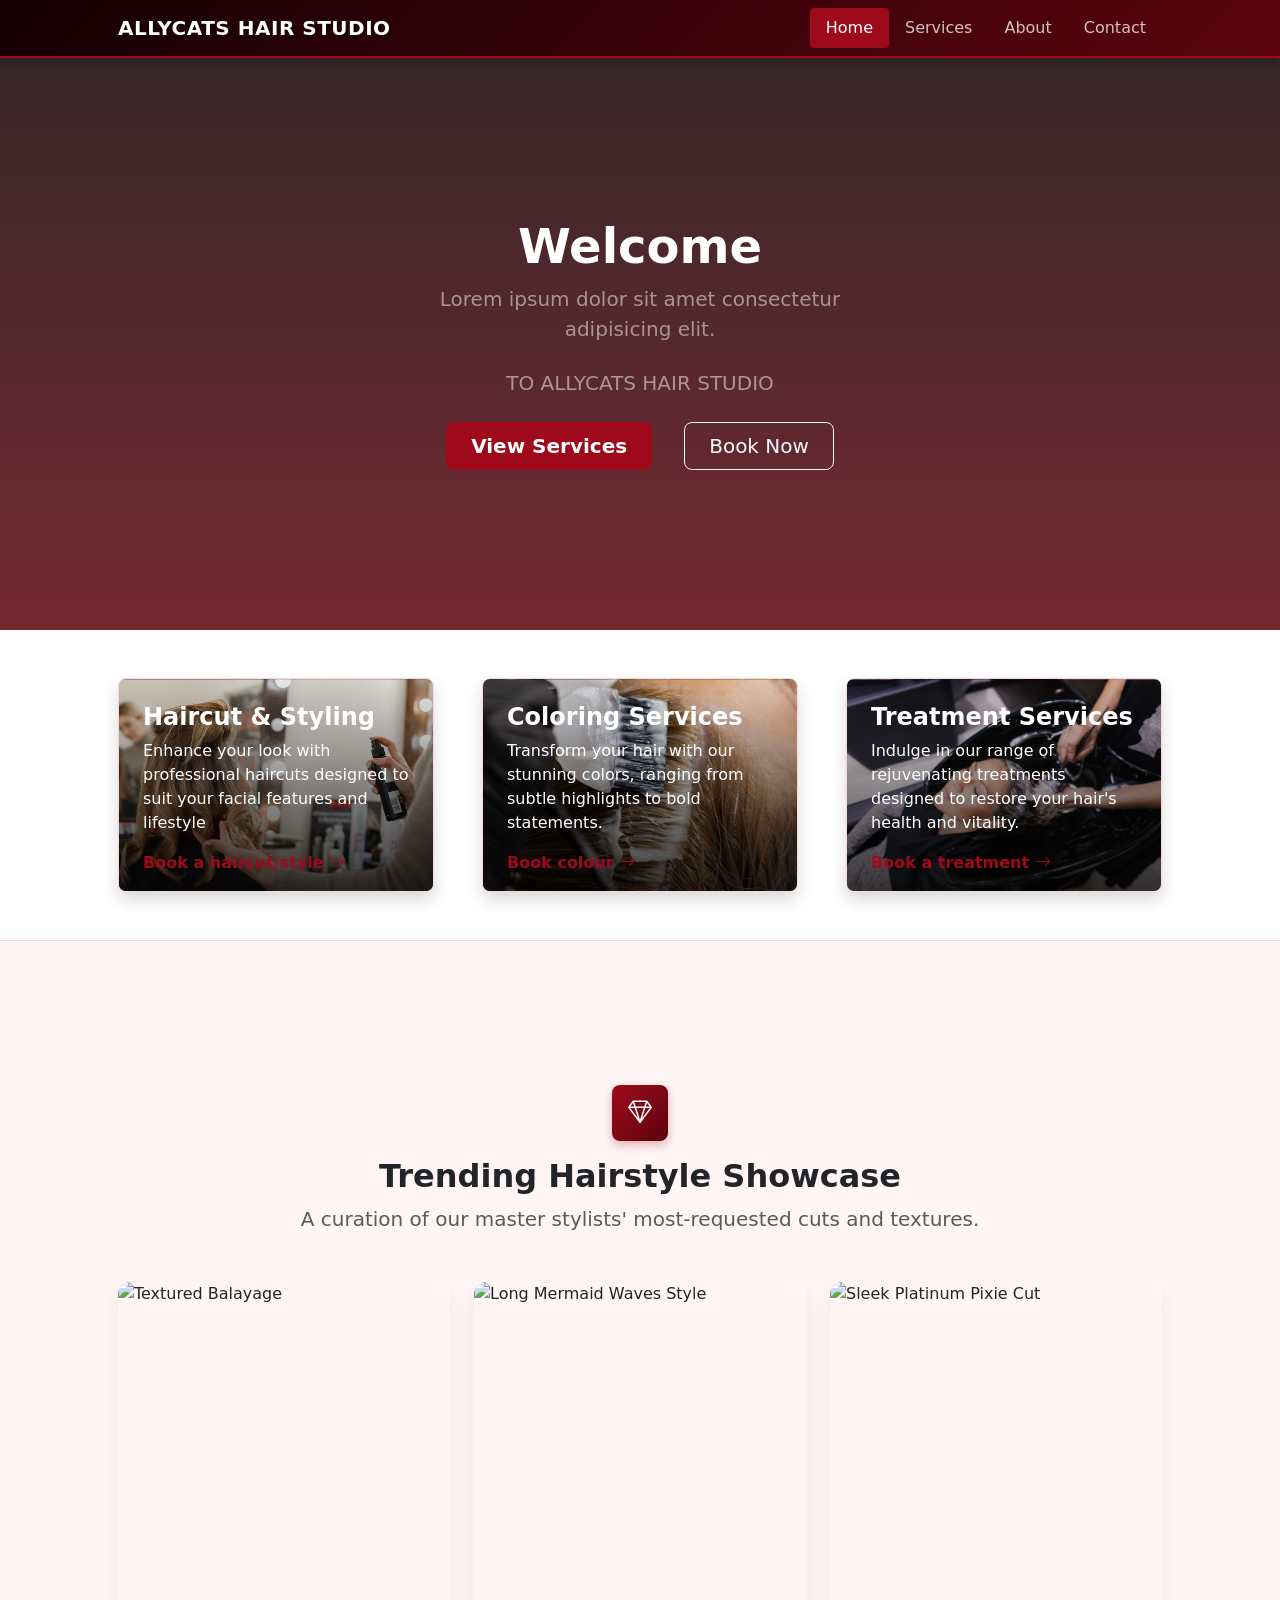
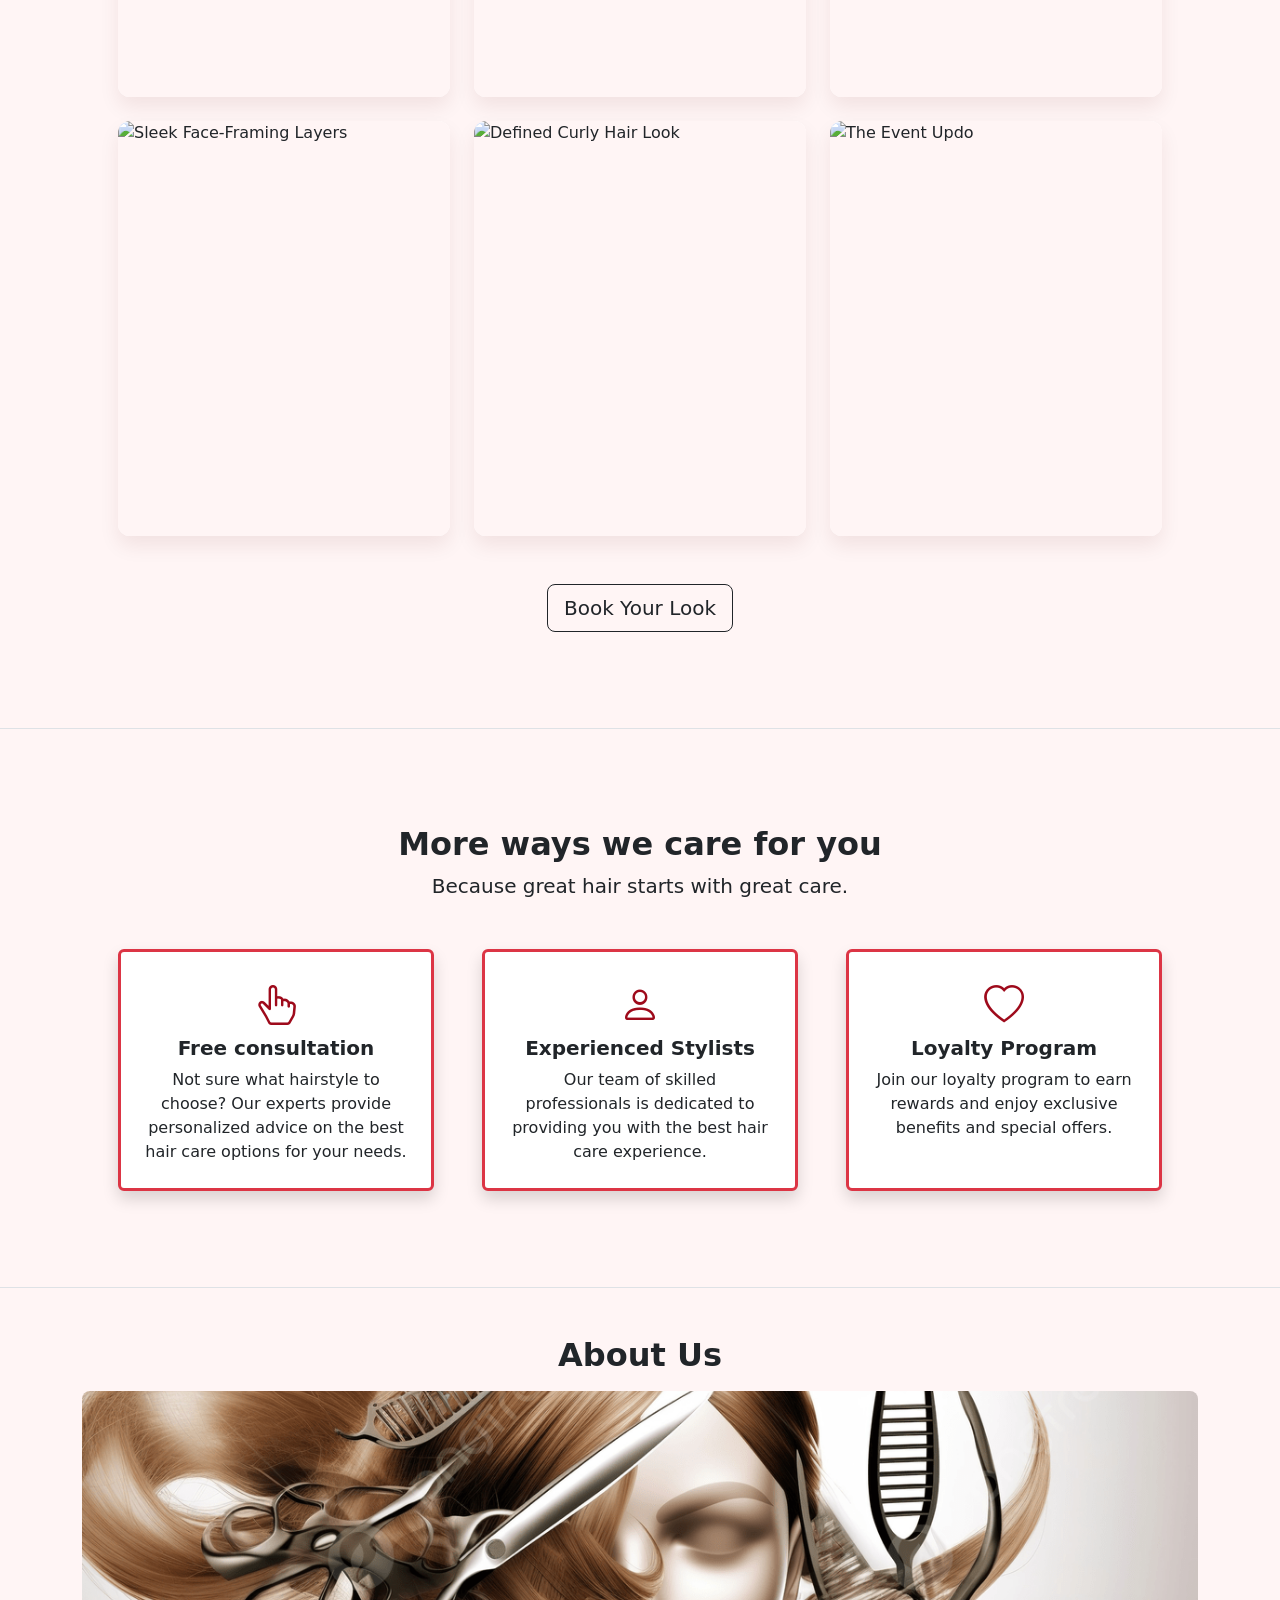
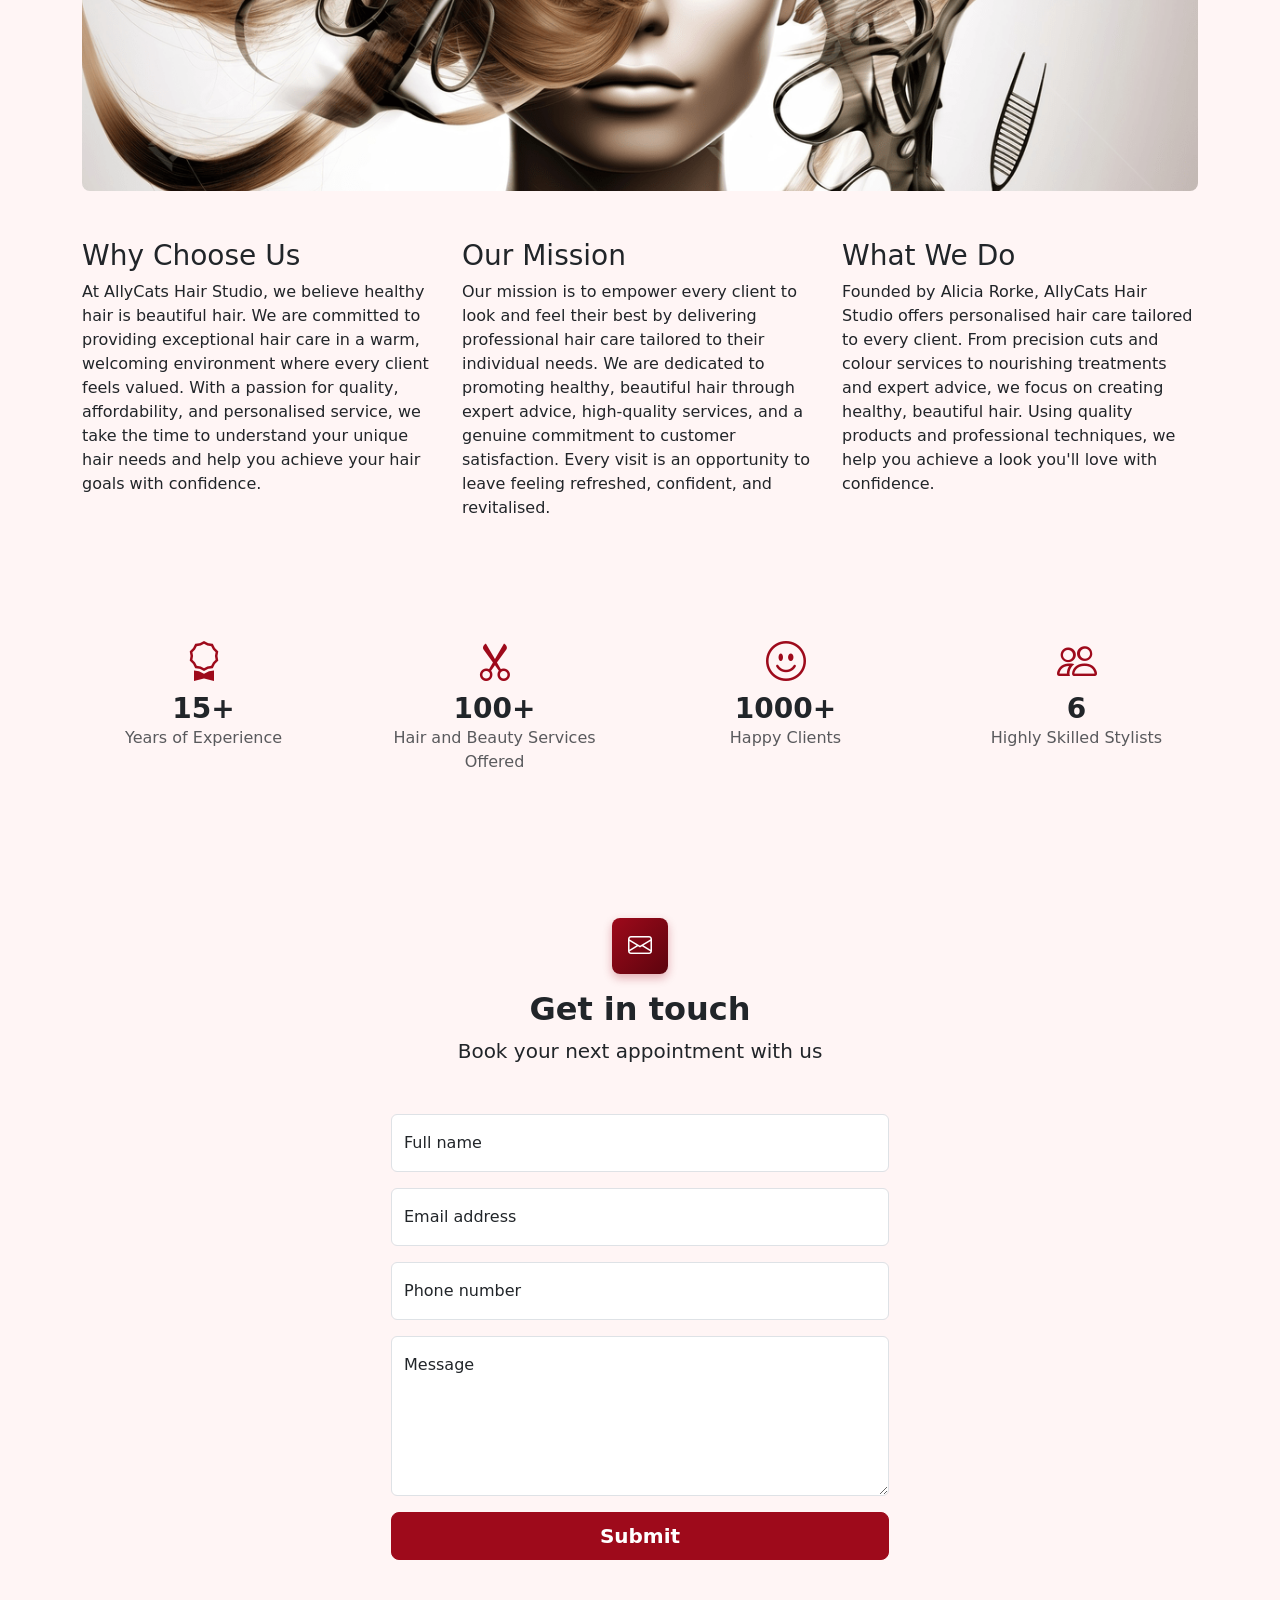
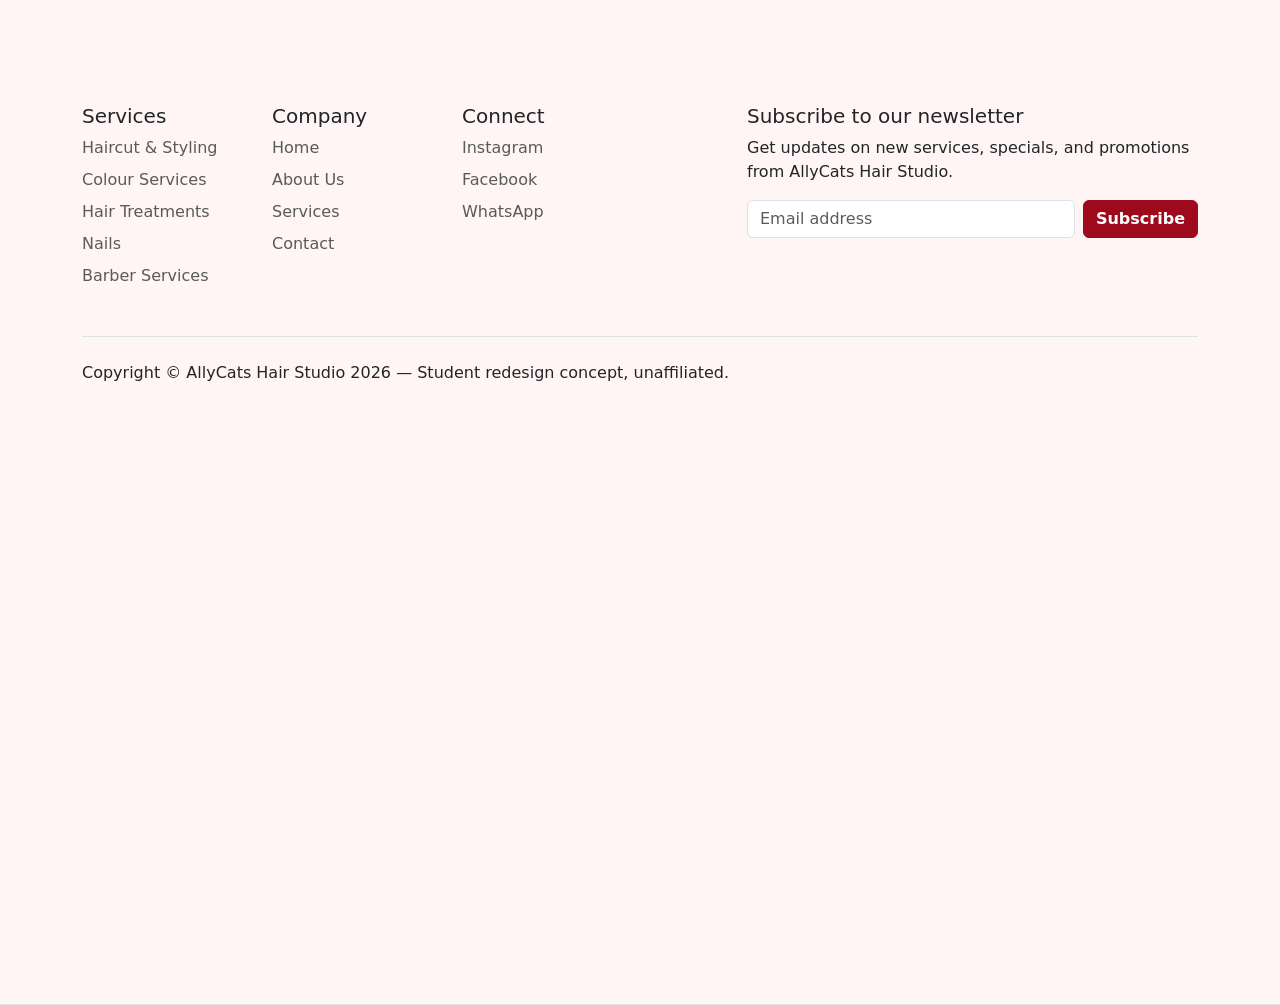
==== commit 6b25f365: "Merge branch 'testing' of https://github.com/brm29/bootstrap-business-redesign into testing" ====
--- a/index.html
+++ b/index.html
@@ -1,5 +1,6 @@
 <!DOCTYPE html>
 <html lang="en">
+
 <head>
   <meta charset="utf-8" />
   <meta name="viewport" content="width=device-width, initial-scale=1, shrink-to-fit=no" />
@@ -16,13 +17,15 @@
   <!-- custom css -->
   <link href="css/styles.css" rel="stylesheet" />
 </head>
+
 <body>
 
   <!-- Navbar -->
   <nav class="navbar navbar-expand-lg navbar-dark bg-dark">
     <div class="container px-5">
       <a class="navbar-brand" href="#!">AllyCats Hair Studio</a>
-      <button class="navbar-toggler" type="button" data-bs-toggle="collapse" data-bs-target="#navbarSupportedContent" aria-controls="navbarSupportedContent" aria-expanded="false" aria-label="Toggle navigation">
+      <button class="navbar-toggler" type="button" data-bs-toggle="collapse" data-bs-target="#navbarSupportedContent"
+        aria-controls="navbarSupportedContent" aria-expanded="false" aria-label="Toggle navigation">
         <span class="navbar-toggler-icon"></span>
       </button>
       <div class="collapse navbar-collapse" id="navbarSupportedContent">
@@ -35,6 +38,7 @@
       </div>
     </div>
   </nav>
+  
 
   <!-- Header / Hero -->
   <header class="bg-dark py-5">
@@ -44,6 +48,7 @@
           <div class="text-center my-5">
             <h1 class="display-5 fw-bolder text-white mb-2">Welcome</h1>
             <p class="lead text-white-50 mb-4">Lorem ipsum dolor sit amet consectetur adipisicing elit.</p>
+            <p class="lead text-white-50 mb-4">TO ALLYCATS HAIR STUDIO</p>
             <div class="d-grid gap-3 d-sm-flex justify-content-sm-center">
               <a class="btn btn-primary btn-lg px-4 me-sm-3" href="#services">View Services</a>
               <a class="btn btn-outline-light btn-lg px-4" href="#contact">Book Now</a>
@@ -108,12 +113,124 @@
 
   <!-- More services -->
   <section class="bg-light py-5 border-bottom">
+
+
+
+  
+
+    <!-- The 6-Image Grid (Uses Bootstrap's responsive columns) -->
+   <section class="bg-light py-5 border-bottom style-gallery" id="style-trends">
+  <div class="container px-5 my-5">
+    
+    <div class="text-center mb-5">
+      <div class="feature bg-primary bg-gradient text-white rounded-3 mb-3" style="background: linear-gradient(135deg, #9e0a1b, #5c040d) !important;">
+        <i class="bi bi-gem"></i>
+      </div>
+      <h2 class="fw-bolder">Trending Hairstyle Showcase</h2>
+      <p class="lead mb-0 text-muted">A curation of our master stylists' most-requested cuts and textures.</p>
+    </div>
+
+    <!-- The 6-Image Grid -->
+    <div class="row gx-4 gy-4">
+
+      <!-- Style 1 -->
+      <div class="col-sm-6 col-lg-4">
+        <div class="card h-100">
+          <div class="gallery-img-container">
+            <img src="https://images.unsplash.com/photo-1562322140-8baeececf3df?q=80&w=600&auto=format&fit=crop" class="card-img-top" alt="Textured Balayage">
+            <div class="gallery-text-overlay">
+              <h4 class="h6 fw-bold mb-1">Textured Balayage Bob</h4>
+              <p class="small mb-0 opacity-75">Seamless dimensional color with movement.</p>
+            </div>
+          </div>
+        </div>
+      </div>
+
+      <!-- Style 2 -->
+      <div class="col-sm-6 col-lg-4">
+        <div class="card h-100">
+          <div class="gallery-img-container">
+            <img src="https://encrypted-tbn2.gstatic.com/licensed-image?q=tbn:ANd9GcRav2WcoaTH0Z_qvlaDa5UaP4BrFqTc6q3oulAeRTDwRd0ARjD_JpOUzZ_LAtXIdbu1pJvhfpJVkvqj7zA" class="card-img-top" alt="Long Mermaid Waves Style">
+            <div class="gallery-text-overlay">
+              <h4 class="h6 fw-bold mb-1">Long Mermaid Waves</h4>
+              <p class="small mb-0 opacity-75">Effortless volume and soft, natural flowing waves.</p>
+            </div>
+          </div>
+        </div>
+      </div>
+
+      <!-- Style 3 -->
+      <div class="col-sm-6 col-lg-4">
+        <div class="card h-100">
+          <div class="gallery-img-container">
+            <img src="https://encrypted-tbn2.gstatic.com/licensed-image?q=tbn:ANd9GcQTycll2mgfX2XhiW5cYIslcKwI8D_jj9TYtCHruK0_4ao-Ce2oo1wKDc0HxOiexUq1-RAGGaj449PUiGM" class="card-img-top" alt="Sleek Platinum Pixie Cut">
+            <div class="gallery-text-overlay">
+              <h4 class="h6 fw-bold mb-1">Modern Pixie Restyle</h4>
+              <p class="small mb-0 opacity-75">Bold, structured, and low-maintenance short texture.</p>
+            </div>
+          </div>
+        </div>
+      </div>
+    
+
+      <!-- Style 4 -->
+      <div class="col-sm-6 col-lg-4">
+        <div class="card h-100">
+          <div class="gallery-img-container">
+            <img src="https://images.unsplash.com/photo-1492106087820-71f1a00d2b11?q=80&w=600&auto=format&fit=crop" class="card-img-top" alt="Sleek Face-Framing Layers">
+            <div class="gallery-text-overlay">
+              <h4 class="h6 fw-bold mb-1">Sleek Face-Framing Layers</h4>
+              <p class="small mb-0 opacity-75">Silky finish with precise contouring cuts.</p>
+            </div>
+          </div>
+        </div>
+      </div>
+
+      <!-- Style 5 -->
+      <div class="col-sm-6 col-lg-4">
+        <div class="card h-100">
+          <div class="gallery-img-container">
+            <img src="https://encrypted-tbn0.gstatic.com/licensed-image?q=tbn:ANd9GcSEgrTyEGWXSwwrsRprF74TUn79vwEsGNWgn277mcSETIXm1BvBfOPJUFfpgfITYCWKKG_Tl2LUadG0UH4" class="card-img-top" alt="Defined Curly Hair Look">
+            <div class="gallery-text-overlay">
+              <h4 class="h6 fw-bold mb-1">Defined Wavy Curls</h4>
+              <p class="small mb-0 opacity-75">Hydrated definition with rich, soft volume.</p>
+            </div>
+          </div>
+        </div>
+      </div>
+
+      <!-- Style 6 -->
+      <div class="col-sm-6 col-lg-4">
+        <div class="card h-100">
+          <div class="gallery-img-container">
+            <img src="https://images.unsplash.com/photo-1519699047748-de8e457a634e?q=80&w=600&auto=format&fit=crop" class="card-img-top" alt="The Event Updo">
+            <div class="gallery-text-overlay">
+              <h4 class="h6 fw-bold mb-1">The Event Updo</h4>
+              <p class="small mb-0 opacity-75">Artisanal structuring for special occasions.</p>
+            </div>
+          </div>
+        </div>
+      </div>
+
+    </div> <!-- End Row -->
+    <div class="text-center mt-5">
+      <a class="btn btn-outline-dark btn-lg" href="#contact">Book Your Look</a>
+    </div>
+
+  </div>
+</section>
+
+    
+
+<!-- Nails & Hairstyle Showcase Section -->
+  <section class="bg-light py-5 border-bottom" id="nail-lounge">
     <div class="container px-5 my-5">
       <div class="text-center mb-5">
         <h2 class="fw-bolder">More ways we care for you</h2>
         <p class="lead mb-0">Because great hair starts with great care.</p>
       </div>
       <div class="row gx-5 justify-content-center">
+        <!-- Service Card 1: Gel Nails -->
         <div class="col-lg-4 mb-5 mb-lg-0">
           <div class="card h-100 shadow border-top border-danger border-3">
             <div class="card-body p-4 text-center">
@@ -123,6 +240,7 @@
             </div>
           </div>
         </div>
+        <!-- Service Card 2: Nail Art -->
         <div class="col-lg-4 mb-5 mb-lg-0">
           <div class="card h-100 shadow border-top border-danger border-3">
             <div class="card-body p-4 text-center">
@@ -132,6 +250,7 @@
             </div>
           </div>
         </div>
+        <!-- Service Card 3: Trendy Cuts -->
         <div class="col-lg-4">
           <div class="card h-100 shadow border-top border-danger border-3">
             <div class="card-body p-4 text-center">
@@ -145,41 +264,80 @@
     </div>
   </section>
 
-  <!-- About / Testimonials section -->
-  <section class="py-5 border-bottom" id="about">
-    <div class="container px-5 my-5 px-5">
+  <!-- About Section -->
+				<section id="about" class="py-5">
+  <div class="content-wrap">
+    <div class="container">
+
+      <div class="text-center mb-3">
+        <h2 class="fw-bolder">About Us</h2>
+      </div>
+
       <div class="text-center mb-5">
-        <h2 class="fw-bolder">What our clients say</h2>
-        <p class="lead mb-0">Real feedback from real visits</p>
-      </div>
-      <div class="row gx-5 justify-content-center">
-        <div class="col-lg-6">
-          <div class="card mb-4">
-            <div class="card-body p-4">
-              <div class="d-flex">
-                <div class="flex-shrink-0"><i class="bi bi-chat-right-quote-fill text-primary fs-1"></i></div>
-                <div class="ms-4">
-                  <p class="mb-1">The staff are friendly and the cuts are always spot on — I always leave happy.</p>
-                  <div class="small text-muted">- Google Review</div>
-                </div>
-              </div>
-            </div>
-          </div>
-          <div class="card">
-            <div class="card-body p-4">
-              <div class="d-flex">
-                <div class="flex-shrink-0"><i class="bi bi-chat-right-quote-fill text-primary fs-1"></i></div>
-                <div class="ms-4">
-                  <p class="mb-1">Lovely service and experienced stylists — would recommend the treatments.</p>
-                  <div class="small text-muted">- Google Review</div>
-                </div>
-              </div>
-            </div>
-          </div>
-        </div>
-      </div>
-    </div>
-  </section>
+        <img src="about-photo.jpg" class="img-fluid rounded-3" alt="Inside AllyCats Hair Studio in Midrand" style="max-height: 400px; width: 100%; object-fit: cover;">
+      </div>
+
+      <div class="row col-mb-50 mb-0">
+
+        <div class="col-lg-4 mb-5 mb-lg-0">
+
+            <h3>Why Choose <span>Us</span></h3>
+
+          <p>At AllyCats Hair Studio, we believe healthy hair is beautiful hair. We are committed to providing exceptional hair care in a warm, welcoming environment where every client feels valued. With a passion for quality, affordability, and personalised service, we take the time to understand your unique hair needs and help you achieve your hair goals with confidence.</p>
+        </div>
+
+        <div class="col-lg-4 mb-5 mb-lg-0">
+    
+            <h3>Our <span>Mission</span></h3>
+    
+          <p>Our mission is to empower every client to look and feel their best by delivering professional hair care tailored to their individual needs. We are dedicated to promoting healthy, beautiful hair through expert advice, high-quality services, and a genuine commitment to customer satisfaction. Every visit is an opportunity to leave feeling refreshed, confident, and revitalised.</p>
+        </div>
+
+        <div class="col-lg-4 mb-5 mb-lg-0">
+      
+            <h3>What We <span>Do</span></h3>
+          
+          <p>Founded by Alicia Rorke, AllyCats Hair Studio offers personalised hair care tailored to every client. From precision cuts and colour services to nourishing treatments and expert advice, we focus on creating healthy, beautiful hair. Using quality products and professional techniques, we help you achieve a look you'll love with confidence.</p>
+        </div>
+
+      </div>
+
+    </div>
+  </div>
+</section>
+
+<section class="py-5">
+  <div class="container">
+    <div class="row gx-5 text-center">
+
+      <div class="col-6 col-lg-3 mb-4 mb-lg-0">
+        <i class="bi bi-award fs-1 text-primary mb-2"></i>
+        <h3 class="fw-bolder mb-0">15+</h3>
+        <p class="text-muted mb-0">Years of Experience</p>
+      </div>
+
+      <div class="col-6 col-lg-3 mb-4 mb-lg-0">
+        <i class="bi bi-scissors fs-1 text-primary mb-2"></i>
+        <h3 class="fw-bolder mb-0">100+</h3>
+        <p class="text-muted mb-0">Hair and Beauty Services Offered</p>
+      </div>
+
+      <div class="col-6 col-lg-3">
+        <i class="bi bi-emoji-smile fs-1 text-primary mb-2"></i>
+        <h3 class="fw-bolder mb-0">1000+</h3>
+        <p class="text-muted mb-0">Happy Clients</p>
+      </div>
+
+      <div class="col-6 col-lg-3 mb-4 mb-lg-0">
+        <i class="bi bi-people fs-1 text-primary mb-2"></i>
+        <h3 class="fw-bolder mb-0">6</h3>
+        <p class="text-muted mb-0">Highly Skilled Stylists</p>
+      </div>
+
+    </div>
+  </div>
+</section>
+      
 
   <!-- Contact section -->
   <section class="bg-light py-5" id="contact">
@@ -205,10 +363,12 @@
               <label for="phone">Phone number</label>
             </div>
             <div class="form-floating mb-3">
-              <textarea class="form-control" id="message" placeholder="Enter your message here..." style="height: 10rem" required></textarea>
+              <textarea class="form-control" id="message" placeholder="Enter your message here..." style="height: 10rem"
+                required></textarea>
               <label for="message">Message</label>
             </div>
-            <div class="d-grid"><button class="btn btn-primary btn-lg" id="submitButton" type="submit">Submit</button></div>
+            <div class="d-grid"><button class="btn btn-primary btn-lg" id="submitButton" type="submit">Submit</button>
+            </div>
           </form>
         </div>
       </div>
@@ -216,13 +376,58 @@
   </section>
 
   <!-- Footer -->
-  <footer class="py-5 bg-dark">
-    <div class="container px-5">
-      <p class="m-0 text-center text-white">Copyright &copy; AllyCats Hair Studio 2026 — Student redesign concept, unaffiliated</p>
-    </div>
-  </footer>
+  <div class="container">
+    <footer class="py-5 min-vh-100">
+      <div class="row">
+        <div class="col-6 col-md-2 mb-3">
+          <h5>Services</h5>
+          <ul class="nav flex-column">
+            <li class="nav-item mb-2"><a href="#services" class="nav-link p-0 text-body-secondary">Haircut & Styling</a>
+            </li>
+            <li class="nav-item mb-2"><a href="#services" class="nav-link p-0 text-body-secondary">Colour Services</a>
+            </li>
+            <li class="nav-item mb-2"><a href="#services" class="nav-link p-0 text-body-secondary">Hair Treatments</a>
+            </li>
+            <li class="nav-item mb-2"><a href="#services" class="nav-link p-0 text-body-secondary">Nails</a></li>
+            <li class="nav-item mb-2"><a href="#services" class="nav-link p-0 text-body-secondary">Barber Services</a>
+            </li>
+          </ul>
+        </div>
+        <div class="col-6 col-md-2 mb-3">
+          <h5>Company</h5>
+          <ul class="nav flex-column">
+            <li class="nav-item mb-2"><a href="#home" class="nav-link p-0 text-body-secondary">Home</a></li>
+            <li class="nav-item mb-2"><a href="#about" class="nav-link p-0 text-body-secondary">About Us</a></li>
+            <li class="nav-item mb-2"><a href="#about" class="nav-link p-0 text-body-secondary">Services</a></li>
+            <li class="nav-item mb-2"><a href="#contact" class="nav-link p-0 text-body-secondary">Contact</a></li>
+          </ul>
+        </div>
+        <div class="col-6 col-md-2 mb-3">
+          <h5>Connect</h5>
+          <ul class="nav flex-column">
+            <li class="nav-item mb-2"><a href="#" class="nav-link p-0 text-body-secondary">Instagram</a></li>
+            <li class="nav-item mb-2"><a href="#" class="nav-link p-0 text-body-secondary">Facebook</a></li>
+            <li class="nav-item mb-2"><a href="#" class="nav-link p-0 text-body-secondary">WhatsApp</a></li>
+          </ul>
+        </div>
+        <div class="col-md-5 offset-md-1 mb-3">
+          <form>
+            <h5>Subscribe to our newsletter</h5>
+            <p>Get updates on new services, specials, and promotions from AllyCats Hair Studio.</p>
+            <div class="d-flex flex-column flex-sm-row w-100 gap-2"> <label for="newsletter1"
+                class="visually-hidden">Email address</label> <input id="newsletter1" type="email" class="form-control"
+                placeholder="Email address"> <button class="btn btn-primary" type="button">Subscribe</button> </div>
+          </form>
+        </div>
+      </div>
+      <div class="d-flex flex-column flex-sm-row justify-content-between py-4 my-4 border-top">
+        <p>Copyright &copy; AllyCats Hair Studio 2026 — Student redesign concept, unaffiliated.</p>
+      </div>
+    </footer>
+  </div>
 
   <!-- Bootstrap JS bundle (includes Popper, powers navbar toggle + all components) -->
   <script src="https://cdn.jsdelivr.net/npm/bootstrap@5.3.8/dist/js/bootstrap.bundle.min.js"></script>
 </body>
-</html>
+
+</html>
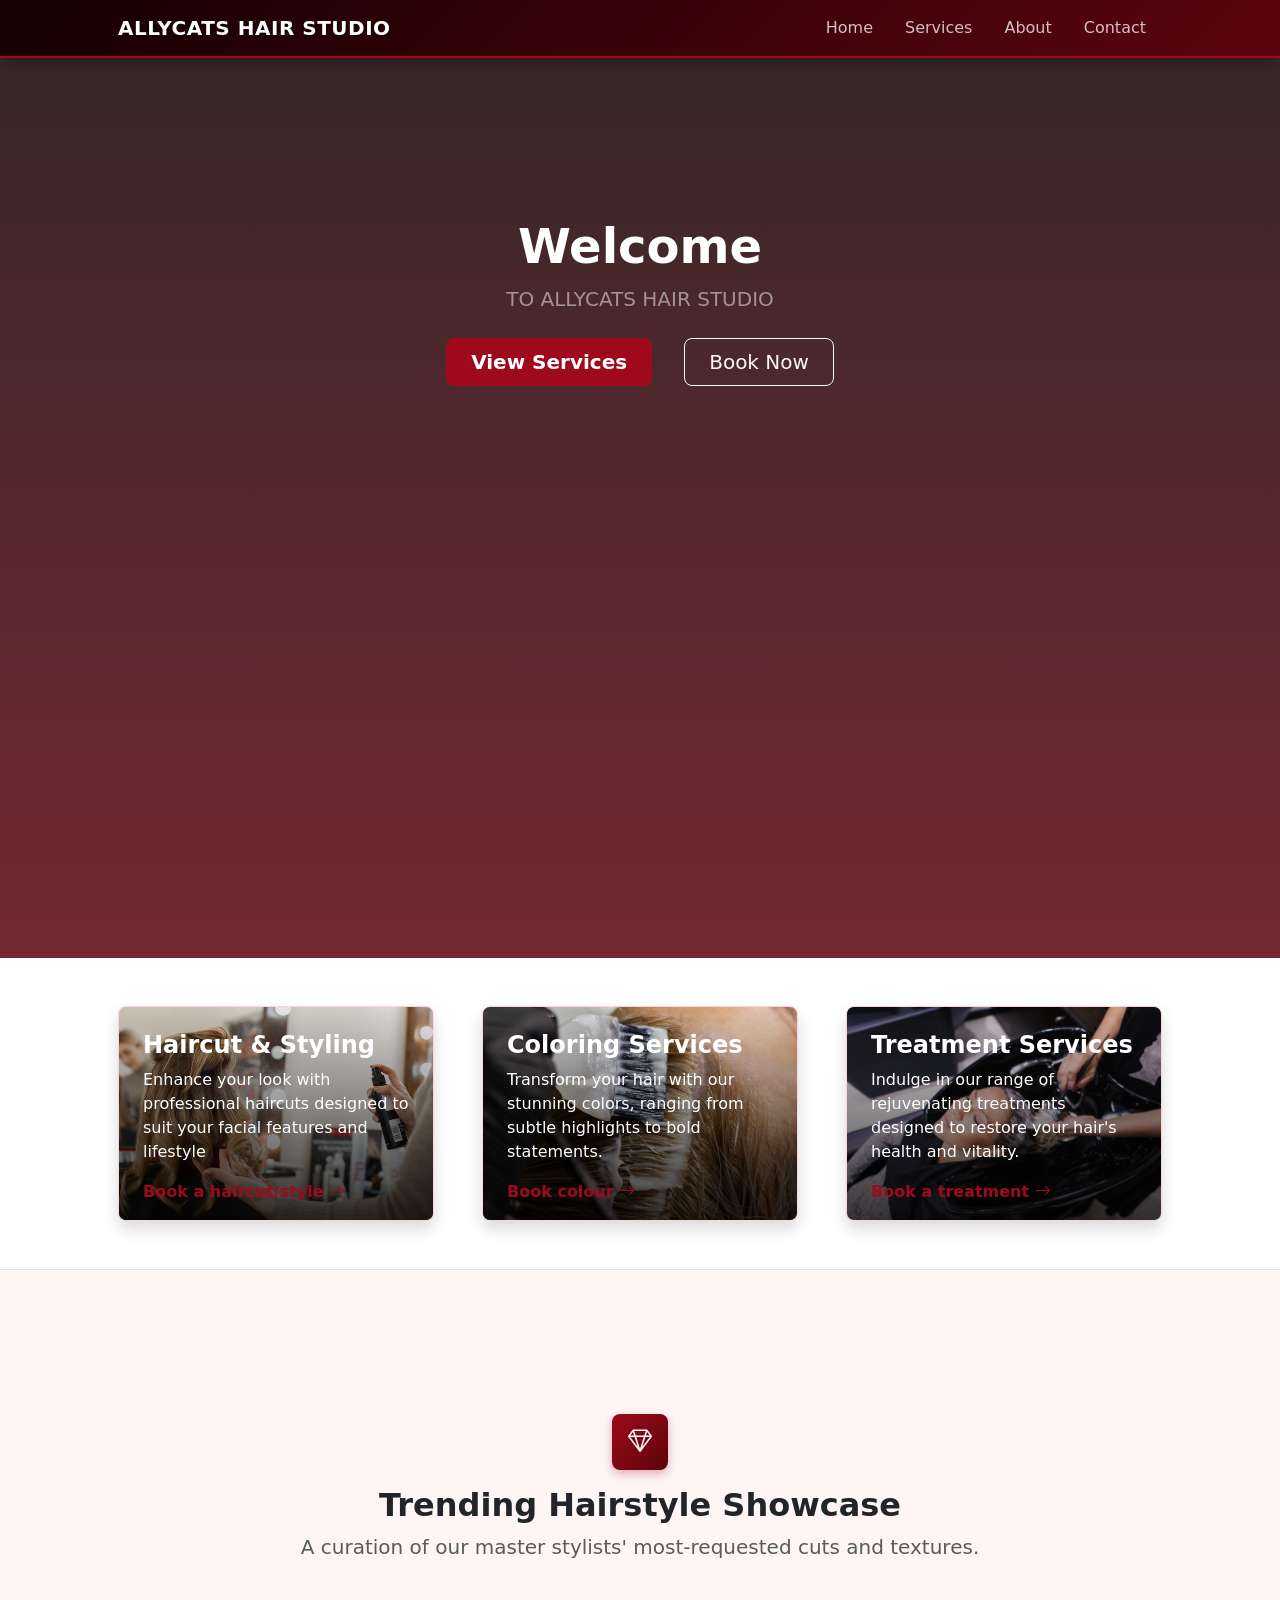
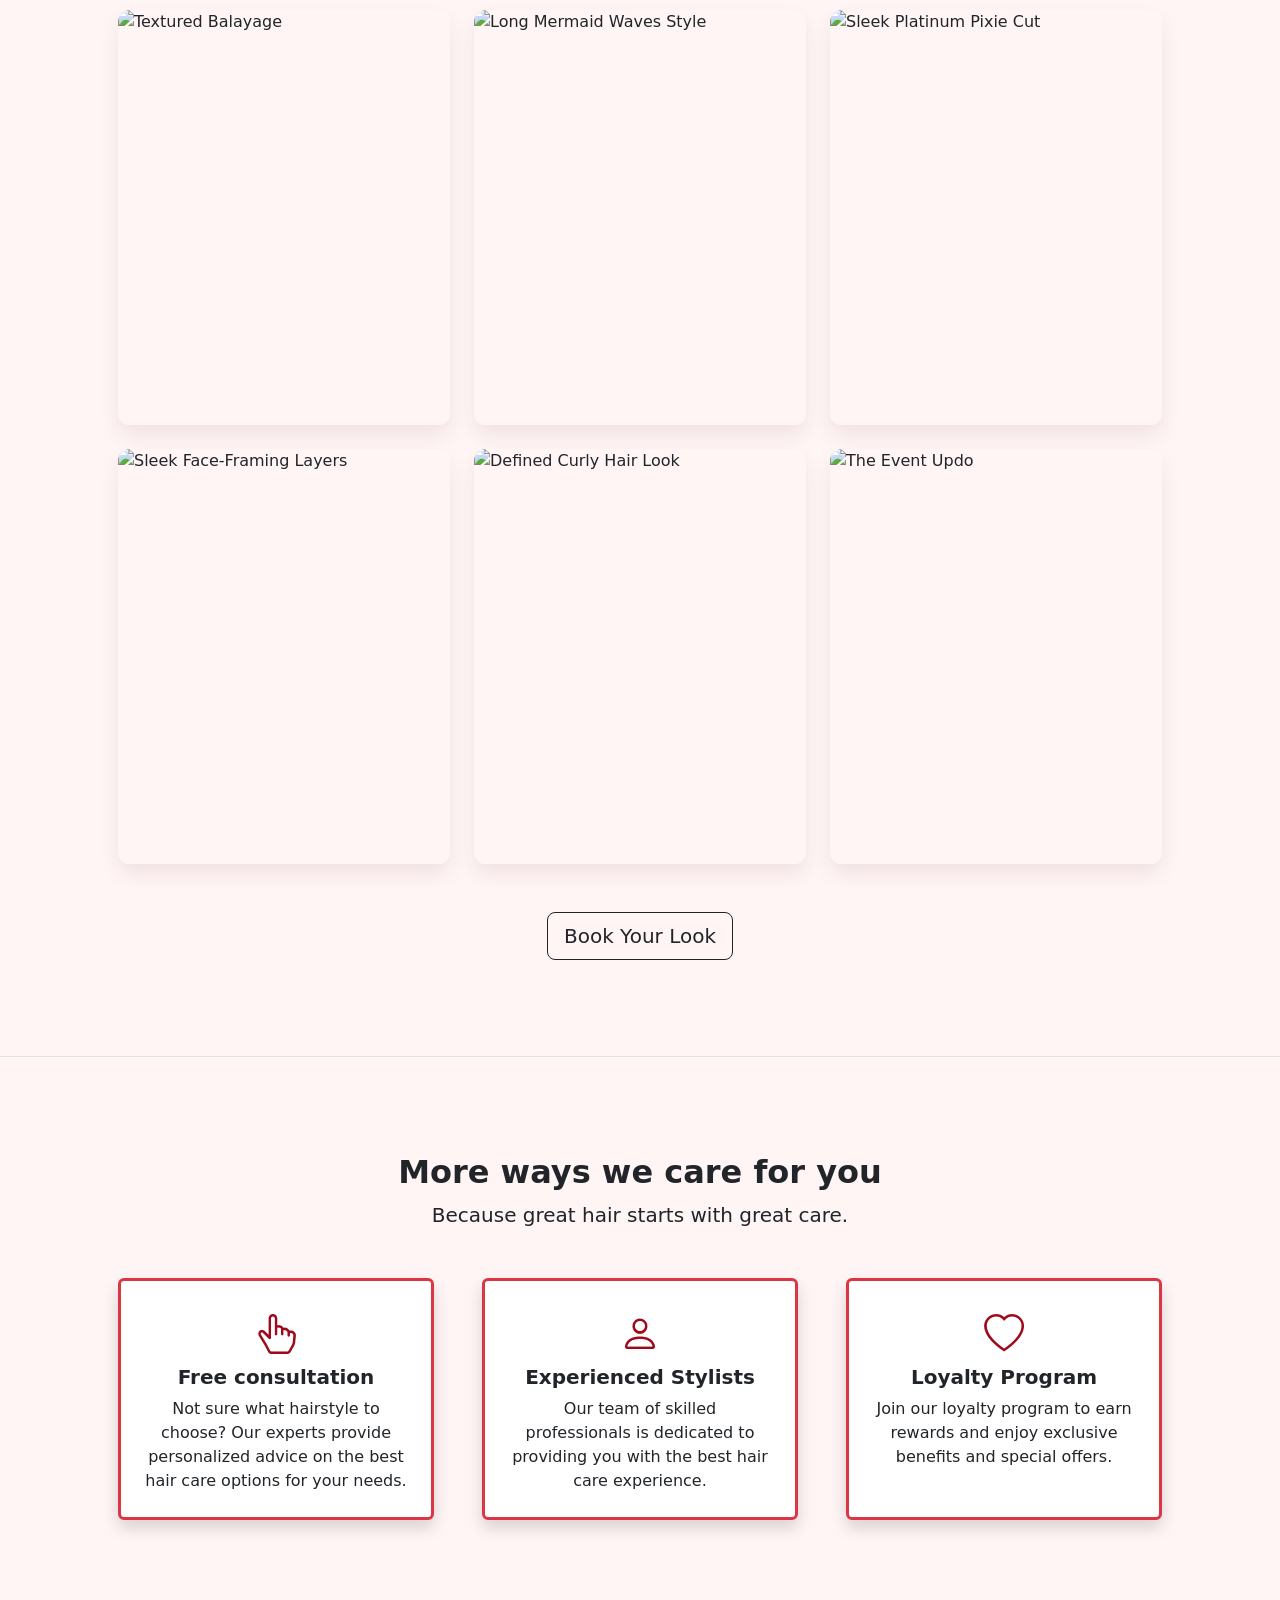
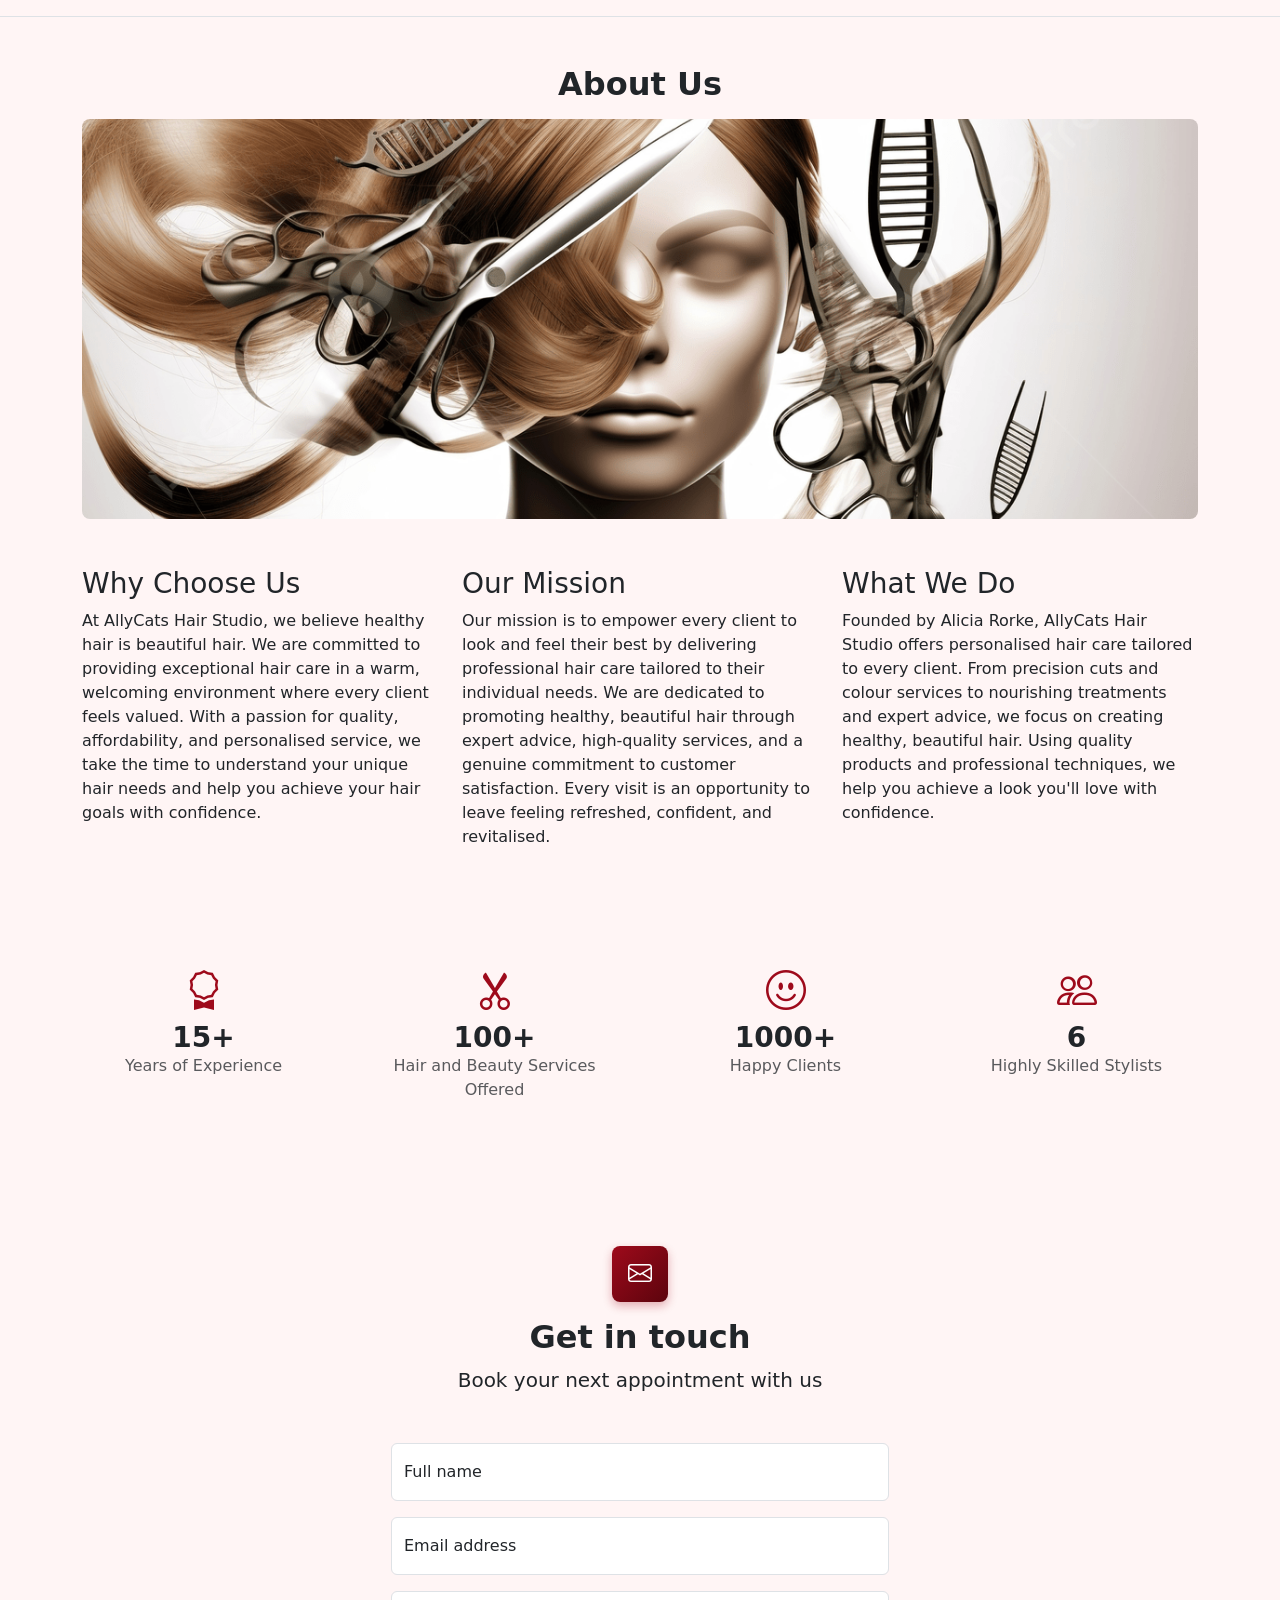
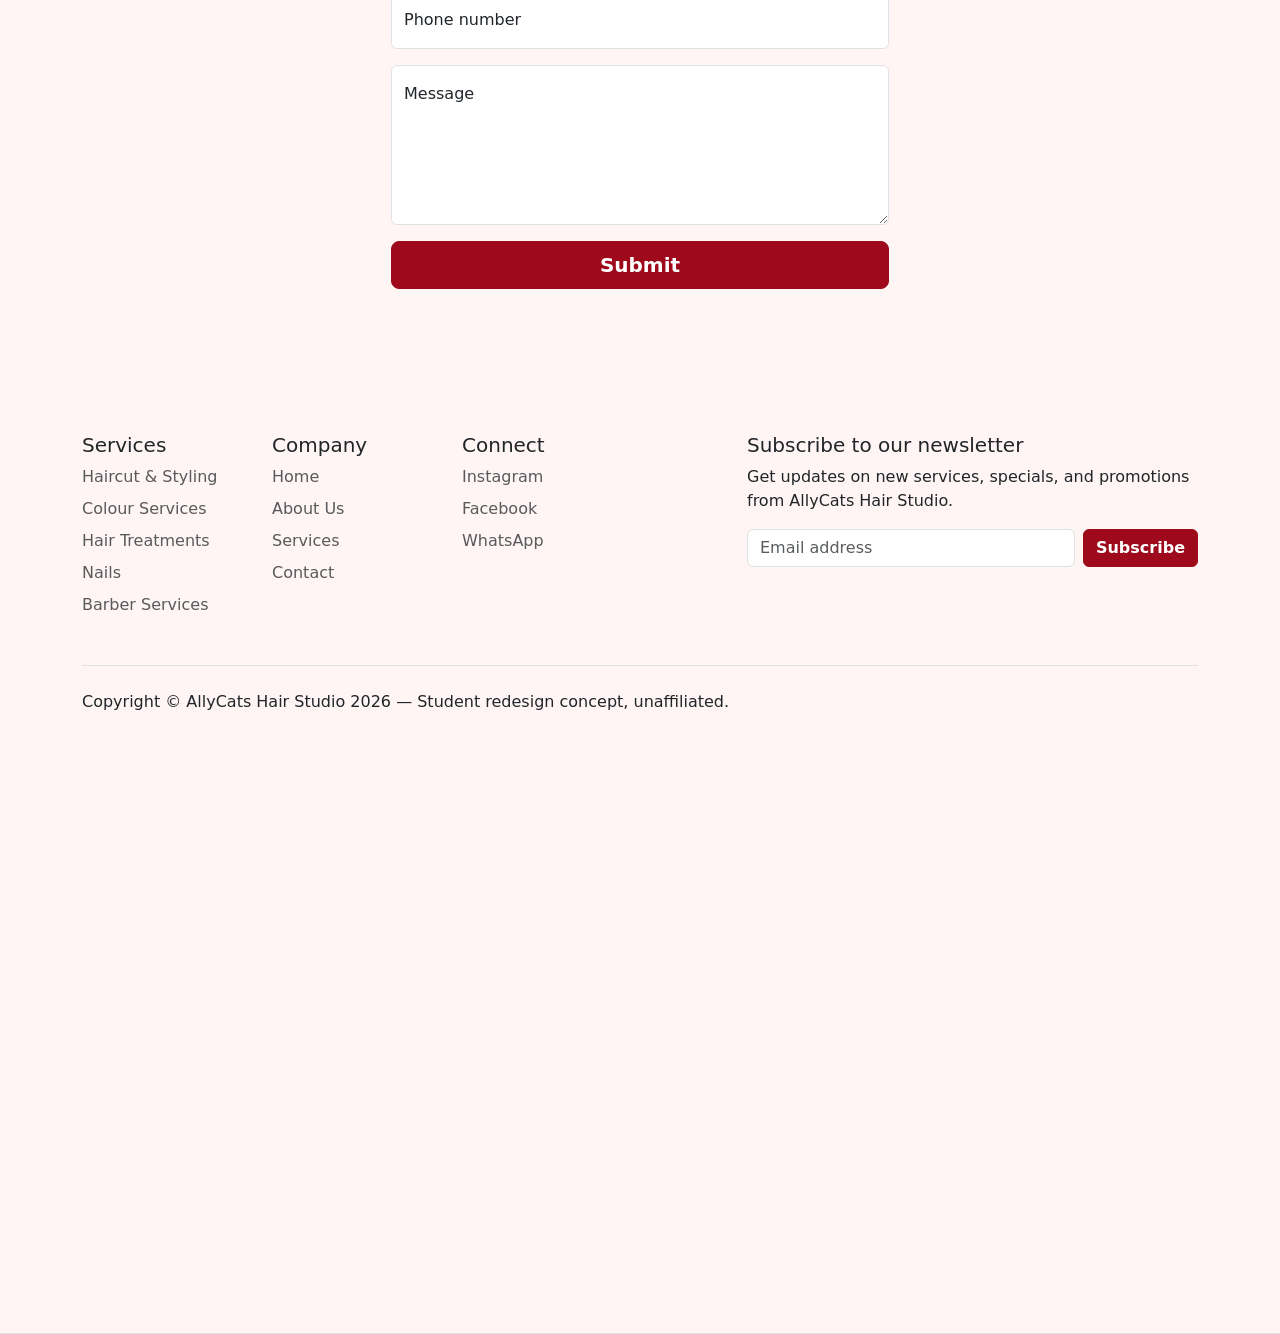
==== commit a2b924d6: "Add screenshots and update navbar to stick on scroll and header size." ====
--- a/index.html
+++ b/index.html
@@ -21,7 +21,7 @@
 <body>
 
   <!-- Navbar -->
-  <nav class="navbar navbar-expand-lg navbar-dark bg-dark">
+  <nav class="navbar navbar-expand-lg navbar-dark bg-dark sticky-top">
     <div class="container px-5">
       <a class="navbar-brand" href="#!">AllyCats Hair Studio</a>
       <button class="navbar-toggler" type="button" data-bs-toggle="collapse" data-bs-target="#navbarSupportedContent"
@@ -30,7 +30,7 @@
       </button>
       <div class="collapse navbar-collapse" id="navbarSupportedContent">
         <ul class="navbar-nav ms-auto mb-2 mb-lg-0">
-          <li class="nav-item"><a class="nav-link active" aria-current="page" href="#!">Home</a></li>
+          <li class="nav-item"><a class="nav-link" aria-current="page" href="#!">Home</a></li>
           <li class="nav-item"><a class="nav-link" href="#services">Services</a></li>
           <li class="nav-item"><a class="nav-link" href="#about">About</a></li>
           <li class="nav-item"><a class="nav-link" href="#contact">Contact</a></li>
@@ -41,13 +41,12 @@
   
 
   <!-- Header / Hero -->
-  <header class="bg-dark py-5">
+  <header class="bg-dark py-5 min-vh-100">
     <div class="container px-5">
       <div class="row gx-5 justify-content-center">
         <div class="col-lg-6">
           <div class="text-center my-5">
             <h1 class="display-5 fw-bolder text-white mb-2">Welcome</h1>
-            <p class="lead text-white-50 mb-4">Lorem ipsum dolor sit amet consectetur adipisicing elit.</p>
             <p class="lead text-white-50 mb-4">TO ALLYCATS HAIR STUDIO</p>
             <div class="d-grid gap-3 d-sm-flex justify-content-sm-center">
               <a class="btn btn-primary btn-lg px-4 me-sm-3" href="#services">View Services</a>
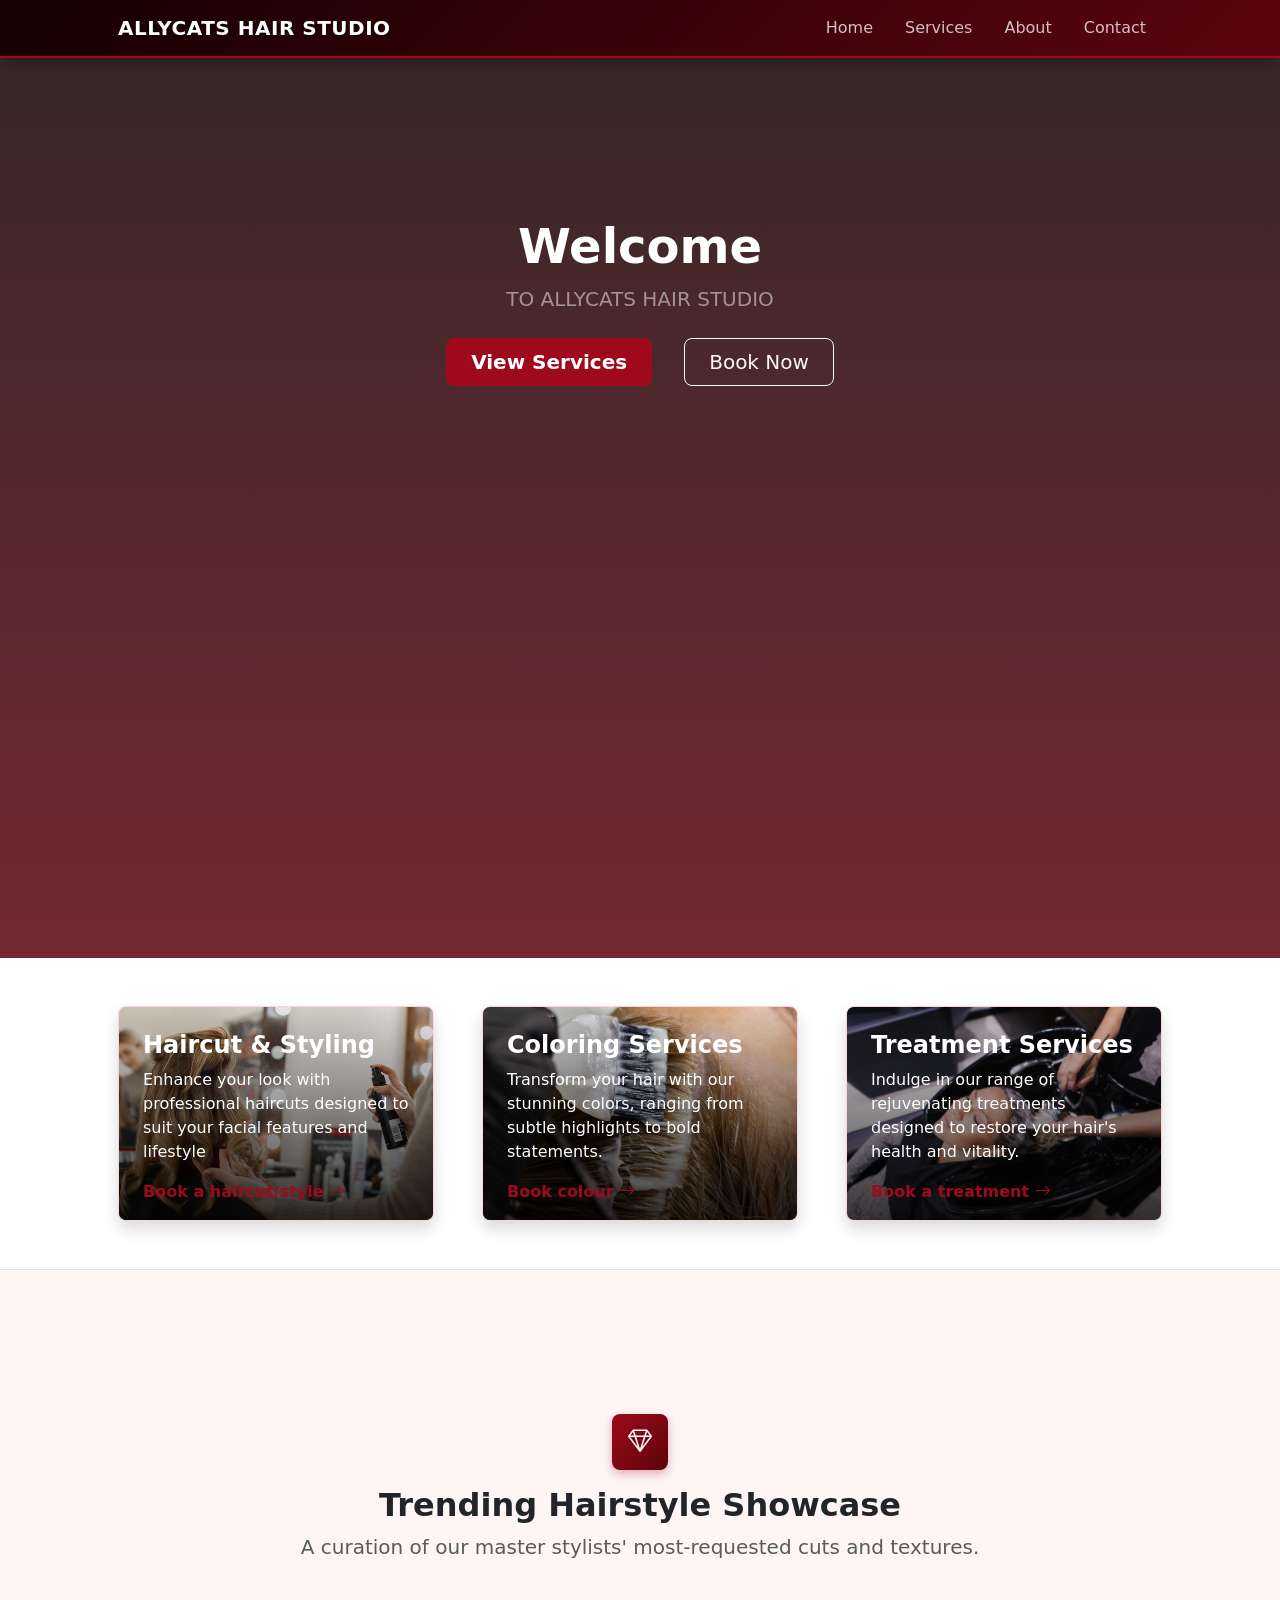
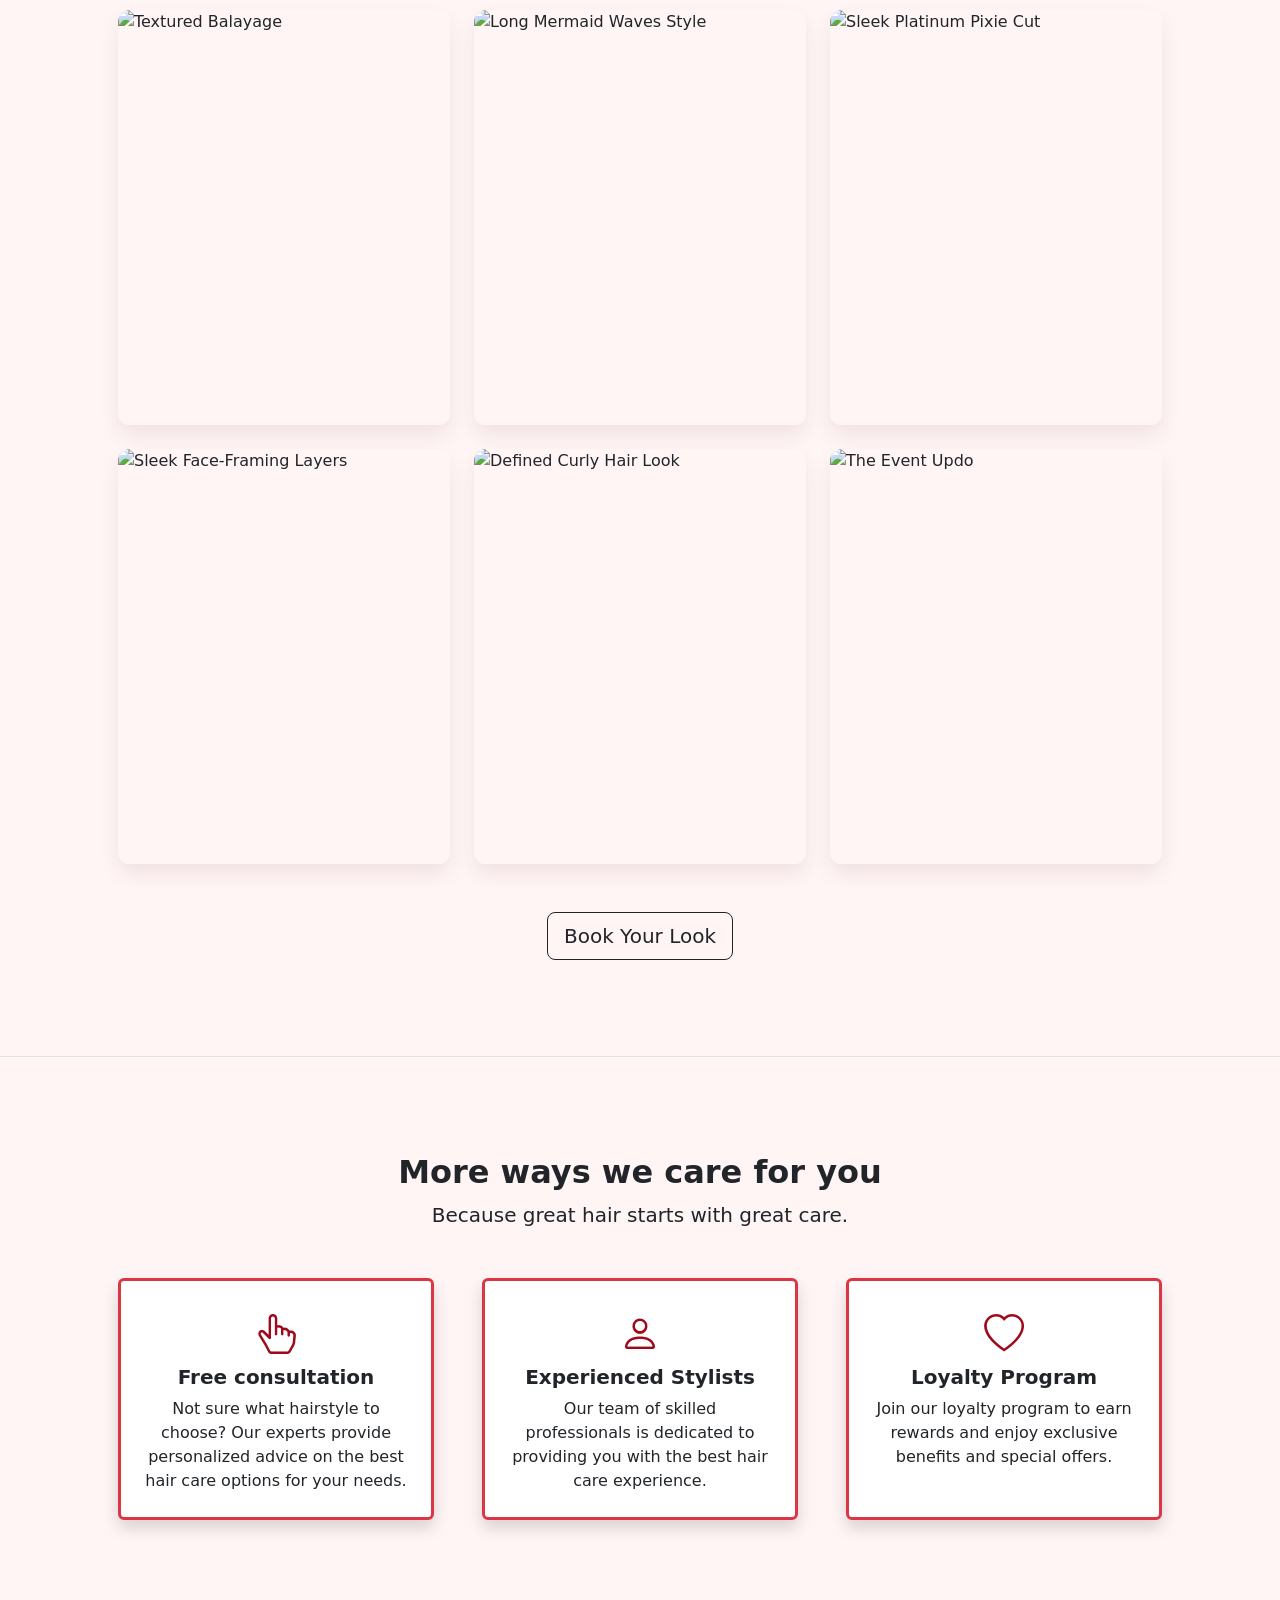
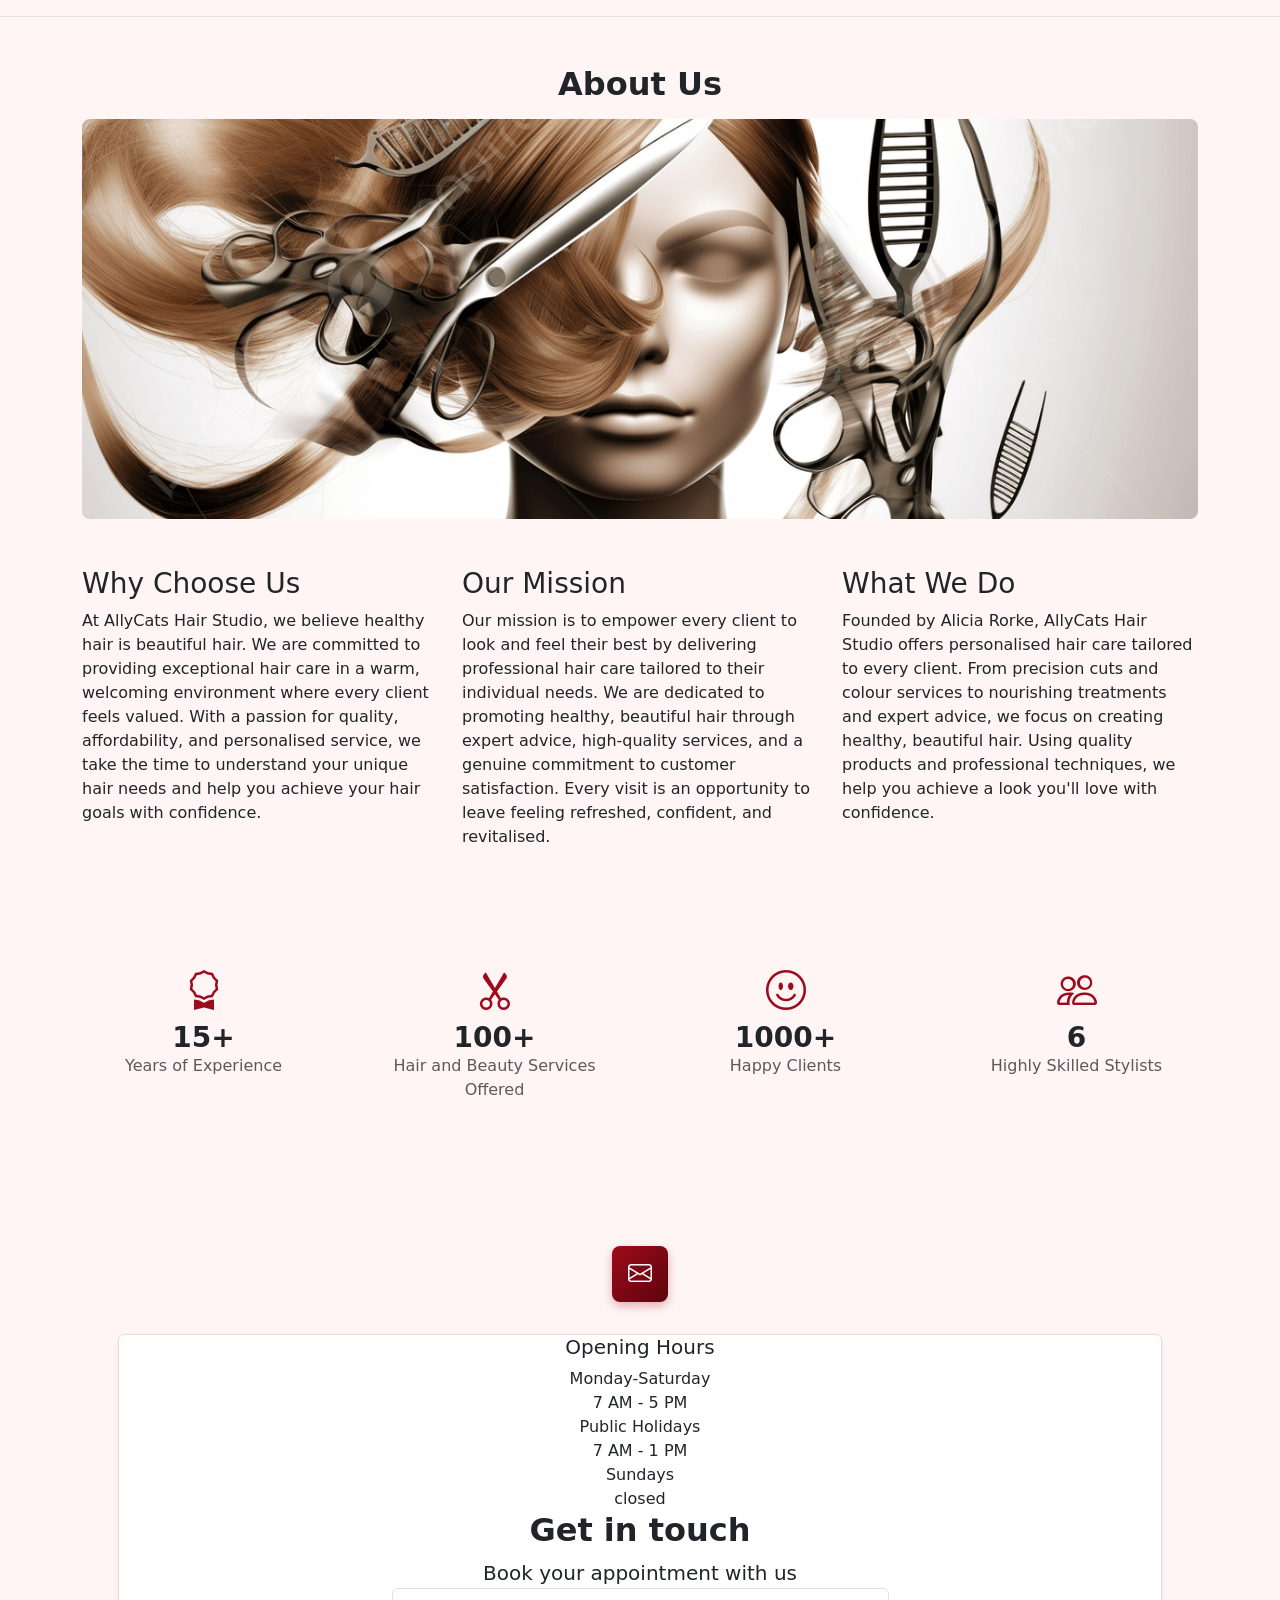
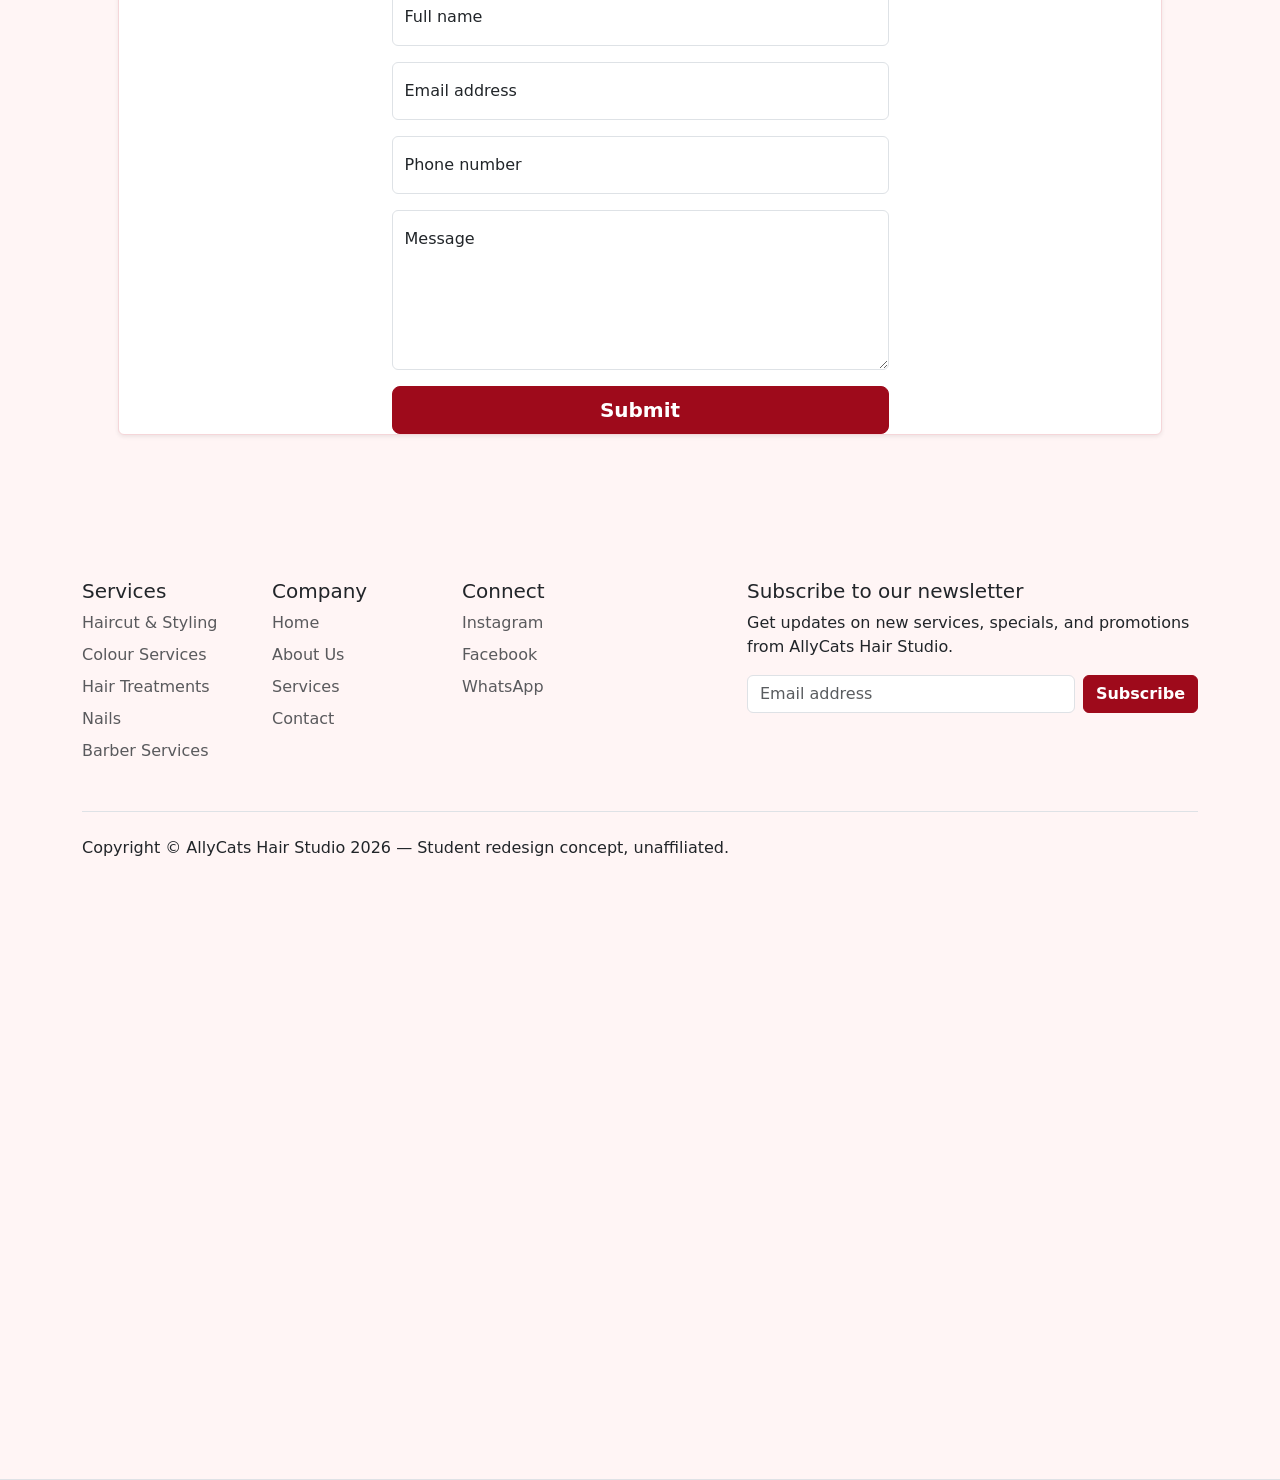
==== commit 5afb93cb: "remove stray file" ====
--- a/index.html
+++ b/index.html
@@ -38,7 +38,7 @@
       </div>
     </div>
   </nav>
-  
+
 
   <!-- Header / Hero -->
   <header class="bg-dark py-5 min-vh-100">
@@ -60,373 +60,407 @@
 
 
   <!-- Services / Features section -->
-<section class="py-5 border-bottom" id="services">
+  <section class="py-5 border-bottom" id="services">
     <div class="container px-5">
-        <div class="row gx-5">
-
-            <div class="col-lg-4 mb-5 mb-lg-0">
-                <div class="card card-cover h-100 overflow-hidden rounded-3 shadow"
-                style="background-image: url('haircuts.avif'); background-size: cover; background-position: center;">
-                    <div class="d-flex flex-column h-100 p-4 pb-3 text-white text-shadow-1"
-                    style="background: linear-gradient(to top, rgba(0,0,0,0.75), rgba(0,0,0,0.1));">
-                        <h2 class="h4 fw-bolder mt-auto">Haircut & Styling</h2>
-                        <p>Enhance your look with professional haircuts designed to suit your facial features and lifestyle</p>
-                        <a class="text-decoration-none text-white fw-semibold" href="#contact">
-                            Book a haircut/style <i class="bi bi-arrow-right"></i>
-                        </a>
-                    </div>
-                </div>
-            </div>
-
-            <div class="col-lg-4 mb-5 mb-lg-0">
-                <div class="card card-cover h-100 overflow-hidden rounded-3 shadow"
-                style="background-image: url('coloring.jpg'); background-size: cover; background-position: center;">
-                    <div class="d-flex flex-column h-100 p-4 pb-3 text-white text-shadow-1"
-                    style="background: linear-gradient(to top, rgba(0,0,0,0.75), rgba(0,0,0,0.1));">
-                        <h2 class="h4 fw-bolder mt-auto">Coloring Services</h2>
-                        <p>Transform your hair with our stunning colors, ranging from subtle highlights to bold statements.</p>
-                        <a class="text-decoration-none text-white fw-semibold" href="#contact">
-                            Book colour <i class="bi bi-arrow-right"></i>
-                        </a>
-                    </div>
-                </div>
-            </div>
-
-            <div class="col-lg-4">
-                <div class="card card-cover h-100 overflow-hidden rounded-3 shadow"
-                style="background-image: url('treatment.jpg'); background-size: cover; background-position: center;">
-                    <div class="d-flex flex-column h-100 p-4 pb-3 text-white text-shadow-1"
-                    style="background: linear-gradient(to top, rgba(0,0,0,0.75), rgba(0,0,0,0.1));">
-                        <h2 class="h4 fw-bolder mt-auto">Treatment Services</h2>
-                        <p>Indulge in our range of rejuvenating treatments designed to restore your hair's health and vitality.</p>
-                        <a class="text-decoration-none text-white fw-semibold" href="#contact">
-                            Book a treatment <i class="bi bi-arrow-right"></i>
-                        </a>
-                    </div>
-                </div>
-            </div>
-
-        </div>
+      <div class="row gx-5">
+
+        <div class="col-lg-4 mb-5 mb-lg-0">
+          <div class="card card-cover h-100 overflow-hidden rounded-3 shadow"
+            style="background-image: url('haircuts.avif'); background-size: cover; background-position: center;">
+            <div class="d-flex flex-column h-100 p-4 pb-3 text-white text-shadow-1"
+              style="background: linear-gradient(to top, rgba(0,0,0,0.75), rgba(0,0,0,0.1));">
+              <h2 class="h4 fw-bolder mt-auto">Haircut & Styling</h2>
+              <p>Enhance your look with professional haircuts designed to suit your facial features and lifestyle</p>
+              <a class="text-decoration-none text-white fw-semibold" href="#contact">
+                Book a haircut/style <i class="bi bi-arrow-right"></i>
+              </a>
+            </div>
+          </div>
+        </div>
+
+        <div class="col-lg-4 mb-5 mb-lg-0">
+          <div class="card card-cover h-100 overflow-hidden rounded-3 shadow"
+            style="background-image: url('coloring.jpg'); background-size: cover; background-position: center;">
+            <div class="d-flex flex-column h-100 p-4 pb-3 text-white text-shadow-1"
+              style="background: linear-gradient(to top, rgba(0,0,0,0.75), rgba(0,0,0,0.1));">
+              <h2 class="h4 fw-bolder mt-auto">Coloring Services</h2>
+              <p>Transform your hair with our stunning colors, ranging from subtle highlights to bold statements.</p>
+              <a class="text-decoration-none text-white fw-semibold" href="#contact">
+                Book colour <i class="bi bi-arrow-right"></i>
+              </a>
+            </div>
+          </div>
+        </div>
+
+        <div class="col-lg-4">
+          <div class="card card-cover h-100 overflow-hidden rounded-3 shadow"
+            style="background-image: url('treatment.jpg'); background-size: cover; background-position: center;">
+            <div class="d-flex flex-column h-100 p-4 pb-3 text-white text-shadow-1"
+              style="background: linear-gradient(to top, rgba(0,0,0,0.75), rgba(0,0,0,0.1));">
+              <h2 class="h4 fw-bolder mt-auto">Treatment Services</h2>
+              <p>Indulge in our range of rejuvenating treatments designed to restore your hair's health and vitality.
+              </p>
+              <a class="text-decoration-none text-white fw-semibold" href="#contact">
+                Book a treatment <i class="bi bi-arrow-right"></i>
+              </a>
+            </div>
+          </div>
+        </div>
+
+      </div>
     </div>
-</section>
+  </section>
 
   <!-- More services -->
   <section class="bg-light py-5 border-bottom">
 
 
 
-  
+
 
     <!-- The 6-Image Grid (Uses Bootstrap's responsive columns) -->
-   <section class="bg-light py-5 border-bottom style-gallery" id="style-trends">
-  <div class="container px-5 my-5">
-    
-    <div class="text-center mb-5">
-      <div class="feature bg-primary bg-gradient text-white rounded-3 mb-3" style="background: linear-gradient(135deg, #9e0a1b, #5c040d) !important;">
-        <i class="bi bi-gem"></i>
-      </div>
-      <h2 class="fw-bolder">Trending Hairstyle Showcase</h2>
-      <p class="lead mb-0 text-muted">A curation of our master stylists' most-requested cuts and textures.</p>
+    <section class="bg-light py-5 border-bottom style-gallery" id="style-trends">
+      <div class="container px-5 my-5">
+
+        <div class="text-center mb-5">
+          <div class="feature bg-primary bg-gradient text-white rounded-3 mb-3"
+            style="background: linear-gradient(135deg, #9e0a1b, #5c040d) !important;">
+            <i class="bi bi-gem"></i>
+          </div>
+          <h2 class="fw-bolder">Trending Hairstyle Showcase</h2>
+          <p class="lead mb-0 text-muted">A curation of our master stylists' most-requested cuts and textures.</p>
+        </div>
+
+        <!-- The 6-Image Grid -->
+        <div class="row gx-4 gy-4">
+
+          <!-- Style 1 -->
+          <div class="col-sm-6 col-lg-4">
+            <div class="card h-100">
+              <div class="gallery-img-container">
+                <img src="https://images.unsplash.com/photo-1562322140-8baeececf3df?q=80&w=600&auto=format&fit=crop"
+                  class="card-img-top" alt="Textured Balayage">
+                <div class="gallery-text-overlay">
+                  <h4 class="h6 fw-bold mb-1">Textured Balayage Bob</h4>
+                  <p class="small mb-0 opacity-75">Seamless dimensional color with movement.</p>
+                </div>
+              </div>
+            </div>
+          </div>
+
+          <!-- Style 2 -->
+          <div class="col-sm-6 col-lg-4">
+            <div class="card h-100">
+              <div class="gallery-img-container">
+                <img
+                  src="https://encrypted-tbn2.gstatic.com/licensed-image?q=tbn:ANd9GcRav2WcoaTH0Z_qvlaDa5UaP4BrFqTc6q3oulAeRTDwRd0ARjD_JpOUzZ_LAtXIdbu1pJvhfpJVkvqj7zA"
+                  class="card-img-top" alt="Long Mermaid Waves Style">
+                <div class="gallery-text-overlay">
+                  <h4 class="h6 fw-bold mb-1">Long Mermaid Waves</h4>
+                  <p class="small mb-0 opacity-75">Effortless volume and soft, natural flowing waves.</p>
+                </div>
+              </div>
+            </div>
+          </div>
+
+          <!-- Style 3 -->
+          <div class="col-sm-6 col-lg-4">
+            <div class="card h-100">
+              <div class="gallery-img-container">
+                <img
+                  src="https://encrypted-tbn2.gstatic.com/licensed-image?q=tbn:ANd9GcQTycll2mgfX2XhiW5cYIslcKwI8D_jj9TYtCHruK0_4ao-Ce2oo1wKDc0HxOiexUq1-RAGGaj449PUiGM"
+                  class="card-img-top" alt="Sleek Platinum Pixie Cut">
+                <div class="gallery-text-overlay">
+                  <h4 class="h6 fw-bold mb-1">Modern Pixie Restyle</h4>
+                  <p class="small mb-0 opacity-75">Bold, structured, and low-maintenance short texture.</p>
+                </div>
+              </div>
+            </div>
+          </div>
+
+
+          <!-- Style 4 -->
+          <div class="col-sm-6 col-lg-4">
+            <div class="card h-100">
+              <div class="gallery-img-container">
+                <img src="https://images.unsplash.com/photo-1492106087820-71f1a00d2b11?q=80&w=600&auto=format&fit=crop"
+                  class="card-img-top" alt="Sleek Face-Framing Layers">
+                <div class="gallery-text-overlay">
+                  <h4 class="h6 fw-bold mb-1">Sleek Face-Framing Layers</h4>
+                  <p class="small mb-0 opacity-75">Silky finish with precise contouring cuts.</p>
+                </div>
+              </div>
+            </div>
+          </div>
+
+          <!-- Style 5 -->
+          <div class="col-sm-6 col-lg-4">
+            <div class="card h-100">
+              <div class="gallery-img-container">
+                <img
+                  src="https://encrypted-tbn0.gstatic.com/licensed-image?q=tbn:ANd9GcSEgrTyEGWXSwwrsRprF74TUn79vwEsGNWgn277mcSETIXm1BvBfOPJUFfpgfITYCWKKG_Tl2LUadG0UH4"
+                  class="card-img-top" alt="Defined Curly Hair Look">
+                <div class="gallery-text-overlay">
+                  <h4 class="h6 fw-bold mb-1">Defined Wavy Curls</h4>
+                  <p class="small mb-0 opacity-75">Hydrated definition with rich, soft volume.</p>
+                </div>
+              </div>
+            </div>
+          </div>
+
+          <!-- Style 6 -->
+          <div class="col-sm-6 col-lg-4">
+            <div class="card h-100">
+              <div class="gallery-img-container">
+                <img src="https://images.unsplash.com/photo-1519699047748-de8e457a634e?q=80&w=600&auto=format&fit=crop"
+                  class="card-img-top" alt="The Event Updo">
+                <div class="gallery-text-overlay">
+                  <h4 class="h6 fw-bold mb-1">The Event Updo</h4>
+                  <p class="small mb-0 opacity-75">Artisanal structuring for special occasions.</p>
+                </div>
+              </div>
+            </div>
+          </div>
+
+        </div> <!-- End Row -->
+        <div class="text-center mt-5">
+          <a class="btn btn-outline-dark btn-lg" href="#contact">Book Your Look</a>
+        </div>
+
+      </div>
+    </section>
+
+
+
+    <!-- Nails & Hairstyle Showcase Section -->
+    <section class="bg-light py-5 border-bottom" id="nail-lounge">
+      <div class="container px-5 my-5">
+        <div class="text-center mb-5">
+          <h2 class="fw-bolder">More ways we care for you</h2>
+          <p class="lead mb-0">Because great hair starts with great care.</p>
+        </div>
+        <div class="row gx-5 justify-content-center">
+          <!-- Service Card 1: Gel Nails -->
+          <div class="col-lg-4 mb-5 mb-lg-0">
+            <div class="card h-100 shadow border-top border-danger border-3">
+              <div class="card-body p-4 text-center">
+                <i class="bi bi-hand-index-thumb text-primary fs-1 mb-3"></i>
+                <h3 class="h5 fw-bolder">Free consultation</h3>
+                <p class="mb-0">Not sure what hairstyle to choose? Our experts provide personalized advice on the best
+                  hair care options for your needs.</p>
+              </div>
+            </div>
+          </div>
+          <!-- Service Card 2: Nail Art -->
+          <div class="col-lg-4 mb-5 mb-lg-0">
+            <div class="card h-100 shadow border-top border-danger border-3">
+              <div class="card-body p-4 text-center">
+                <i class="bi bi-person text-primary fs-1 mb-3"></i>
+                <h3 class="h5 fw-bolder">Experienced Stylists</h3>
+                <p class="mb-0">Our team of skilled professionals is dedicated to providing you with the best hair care
+                  experience.</p>
+              </div>
+            </div>
+          </div>
+          <!-- Service Card 3: Trendy Cuts -->
+          <div class="col-lg-4">
+            <div class="card h-100 shadow border-top border-danger border-3">
+              <div class="card-body p-4 text-center">
+                <i class="bi bi-heart text-primary fs-1 mb-3"></i>
+                <h3 class="h5 fw-bolder">Loyalty Program</h3>
+                <p class="mb-0">Join our loyalty program to earn rewards and enjoy exclusive benefits and special
+                  offers.</p>
+              </div>
+            </div>
+          </div>
+        </div>
+      </div>
+    </section>
+
+    <!-- About Section -->
+    <section id="about" class="py-5">
+      <div class="content-wrap">
+        <div class="container">
+
+          <div class="text-center mb-3">
+            <h2 class="fw-bolder">About Us</h2>
+          </div>
+
+          <div class="text-center mb-5">
+            <img src="about-photo.jpg" class="img-fluid rounded-3" alt="Inside AllyCats Hair Studio in Midrand"
+              style="max-height: 400px; width: 100%; object-fit: cover;">
+          </div>
+
+          <div class="row col-mb-50 mb-0">
+
+            <div class="col-lg-4 mb-5 mb-lg-0">
+
+              <h3>Why Choose <span>Us</span></h3>
+
+              <p>At AllyCats Hair Studio, we believe healthy hair is beautiful hair. We are committed to providing
+                exceptional hair care in a warm, welcoming environment where every client feels valued. With a passion
+                for quality, affordability, and personalised service, we take the time to understand your unique hair
+                needs and help you achieve your hair goals with confidence.</p>
+            </div>
+
+            <div class="col-lg-4 mb-5 mb-lg-0">
+
+              <h3>Our <span>Mission</span></h3>
+
+              <p>Our mission is to empower every client to look and feel their best by delivering professional hair care
+                tailored to their individual needs. We are dedicated to promoting healthy, beautiful hair through expert
+                advice, high-quality services, and a genuine commitment to customer satisfaction. Every visit is an
+                opportunity to leave feeling refreshed, confident, and revitalised.</p>
+            </div>
+
+            <div class="col-lg-4 mb-5 mb-lg-0">
+
+              <h3>What We <span>Do</span></h3>
+
+              <p>Founded by Alicia Rorke, AllyCats Hair Studio offers personalised hair care tailored to every client.
+                From precision cuts and colour services to nourishing treatments and expert advice, we focus on creating
+                healthy, beautiful hair. Using quality products and professional techniques, we help you achieve a look
+                you'll love with confidence.</p>
+            </div>
+
+          </div>
+
+        </div>
+      </div>
+    </section>
+
+    <section class="py-5">
+      <div class="container">
+        <div class="row gx-5 text-center">
+
+          <div class="col-6 col-lg-3 mb-4 mb-lg-0">
+            <i class="bi bi-award fs-1 text-primary mb-2"></i>
+            <h3 class="fw-bolder mb-0">15+</h3>
+            <p class="text-muted mb-0">Years of Experience</p>
+          </div>
+
+          <div class="col-6 col-lg-3 mb-4 mb-lg-0">
+            <i class="bi bi-scissors fs-1 text-primary mb-2"></i>
+            <h3 class="fw-bolder mb-0">100+</h3>
+            <p class="text-muted mb-0">Hair and Beauty Services Offered</p>
+          </div>
+
+          <div class="col-6 col-lg-3">
+            <i class="bi bi-emoji-smile fs-1 text-primary mb-2"></i>
+            <h3 class="fw-bolder mb-0">1000+</h3>
+            <p class="text-muted mb-0">Happy Clients</p>
+          </div>
+
+          <div class="col-6 col-lg-3 mb-4 mb-lg-0">
+            <i class="bi bi-people fs-1 text-primary mb-2"></i>
+            <h3 class="fw-bolder mb-0">6</h3>
+            <p class="text-muted mb-0">Highly Skilled Stylists</p>
+          </div>
+
+        </div>
+      </div>
+    </section>
+
+
+    <!-- Contact section -->
+    <section class="bg-light py-5" id="contact">
+      <div class="container px-5 my-5 px-5">
+        <div class="text-center mb-5">
+          <div class="feature bg-primary bg-gradient text-white rounded-3 mb-3"><i class="bi bi-envelope"></i></div>
+          <div class="card shadow-sm mt-3">
+            <div class"card-body">
+              <h5 class="card-title"></i>Opening Hours</h5>
+              <ul class="list-group list-group-flush">
+                <span>Monday-Saturday</span><span>7 AM - 5 PM</span>
+                <span>Public Holidays</span><span>7 AM - 1 PM</span>
+                </li>
+                <span>Sundays</span><span> closed </span>
+                <h2 class="fw-bolder">Get in touch</h2>
+                <p class="lead mb-0">Book your appointment with us</p>
+            </div>
+            <div class="row gx-5 justify-content-center">
+              <div class="col-lg-6">
+                <form id="contactForm">
+                  <div class="form-floating mb-3">
+                    <input class="form-control" id="name" type="text" placeholder="Enter your name..." required />
+                    <label for="name">Full name</label>
+                  </div>
+                  <div class="form-floating mb-3">
+                    <input class="form-control" id="email" type="email" placeholder="name@example.com" required />
+                    <label for="email">Email address</label>
+                  </div>
+                  <div class="form-floating mb-3">
+                    <input class="form-control" id="phone" type="tel" placeholder="(082) 000-0000" />
+                    <label for="phone">Phone number</label>
+                  </div>
+                  <div class="form-floating mb-3">
+                    <textarea class="form-control" id="message" placeholder="Enter your message here..."
+                      style="height: 10rem" required></textarea>
+                    <label for="message">Message</label>
+                  </div>
+                  <div class="d-grid"><button class="btn btn-primary btn-lg" id="submitButton"
+                      type="submit">Submit</button></div>
+                </form>
+              </div>
+            </div>
+          </div>
+    </section>
+
+    <!-- Footer -->
+    <div class="container">
+      <footer class="py-5 min-vh-100">
+        <div class="row">
+          <div class="col-6 col-md-2 mb-3">
+            <h5>Services</h5>
+            <ul class="nav flex-column">
+              <li class="nav-item mb-2"><a href="#services" class="nav-link p-0 text-body-secondary">Haircut &
+                  Styling</a>
+              </li>
+              <li class="nav-item mb-2"><a href="#services" class="nav-link p-0 text-body-secondary">Colour Services</a>
+              </li>
+              <li class="nav-item mb-2"><a href="#services" class="nav-link p-0 text-body-secondary">Hair Treatments</a>
+              </li>
+              <li class="nav-item mb-2"><a href="#services" class="nav-link p-0 text-body-secondary">Nails</a></li>
+              <li class="nav-item mb-2"><a href="#services" class="nav-link p-0 text-body-secondary">Barber Services</a>
+              </li>
+            </ul>
+          </div>
+          <div class="col-6 col-md-2 mb-3">
+            <h5>Company</h5>
+            <ul class="nav flex-column">
+              <li class="nav-item mb-2"><a href="#home" class="nav-link p-0 text-body-secondary">Home</a></li>
+              <li class="nav-item mb-2"><a href="#about" class="nav-link p-0 text-body-secondary">About Us</a></li>
+              <li class="nav-item mb-2"><a href="#about" class="nav-link p-0 text-body-secondary">Services</a></li>
+              <li class="nav-item mb-2"><a href="#contact" class="nav-link p-0 text-body-secondary">Contact</a></li>
+            </ul>
+          </div>
+          <div class="col-6 col-md-2 mb-3">
+            <h5>Connect</h5>
+            <ul class="nav flex-column">
+              <li class="nav-item mb-2"><a href="#" class="nav-link p-0 text-body-secondary">Instagram</a></li>
+              <li class="nav-item mb-2"><a href="#" class="nav-link p-0 text-body-secondary">Facebook</a></li>
+              <li class="nav-item mb-2"><a href="#" class="nav-link p-0 text-body-secondary">WhatsApp</a></li>
+            </ul>
+          </div>
+          <div class="col-md-5 offset-md-1 mb-3">
+            <form>
+              <h5>Subscribe to our newsletter</h5>
+              <p>Get updates on new services, specials, and promotions from AllyCats Hair Studio.</p>
+              <div class="d-flex flex-column flex-sm-row w-100 gap-2"> <label for="newsletter1"
+                  class="visually-hidden">Email address</label> <input id="newsletter1" type="email"
+                  class="form-control" placeholder="Email address"> <button class="btn btn-primary"
+                  type="button">Subscribe</button> </div>
+            </form>
+          </div>
+        </div>
+        <div class="d-flex flex-column flex-sm-row justify-content-between py-4 my-4 border-top">
+          <p>Copyright &copy; AllyCats Hair Studio 2026 — Student redesign concept, unaffiliated.</p>
+        </div>
+      </footer>
     </div>
 
-    <!-- The 6-Image Grid -->
-    <div class="row gx-4 gy-4">
-
-      <!-- Style 1 -->
-      <div class="col-sm-6 col-lg-4">
-        <div class="card h-100">
-          <div class="gallery-img-container">
-            <img src="https://images.unsplash.com/photo-1562322140-8baeececf3df?q=80&w=600&auto=format&fit=crop" class="card-img-top" alt="Textured Balayage">
-            <div class="gallery-text-overlay">
-              <h4 class="h6 fw-bold mb-1">Textured Balayage Bob</h4>
-              <p class="small mb-0 opacity-75">Seamless dimensional color with movement.</p>
-            </div>
-          </div>
-        </div>
-      </div>
-
-      <!-- Style 2 -->
-      <div class="col-sm-6 col-lg-4">
-        <div class="card h-100">
-          <div class="gallery-img-container">
-            <img src="https://encrypted-tbn2.gstatic.com/licensed-image?q=tbn:ANd9GcRav2WcoaTH0Z_qvlaDa5UaP4BrFqTc6q3oulAeRTDwRd0ARjD_JpOUzZ_LAtXIdbu1pJvhfpJVkvqj7zA" class="card-img-top" alt="Long Mermaid Waves Style">
-            <div class="gallery-text-overlay">
-              <h4 class="h6 fw-bold mb-1">Long Mermaid Waves</h4>
-              <p class="small mb-0 opacity-75">Effortless volume and soft, natural flowing waves.</p>
-            </div>
-          </div>
-        </div>
-      </div>
-
-      <!-- Style 3 -->
-      <div class="col-sm-6 col-lg-4">
-        <div class="card h-100">
-          <div class="gallery-img-container">
-            <img src="https://encrypted-tbn2.gstatic.com/licensed-image?q=tbn:ANd9GcQTycll2mgfX2XhiW5cYIslcKwI8D_jj9TYtCHruK0_4ao-Ce2oo1wKDc0HxOiexUq1-RAGGaj449PUiGM" class="card-img-top" alt="Sleek Platinum Pixie Cut">
-            <div class="gallery-text-overlay">
-              <h4 class="h6 fw-bold mb-1">Modern Pixie Restyle</h4>
-              <p class="small mb-0 opacity-75">Bold, structured, and low-maintenance short texture.</p>
-            </div>
-          </div>
-        </div>
-      </div>
-    
-
-      <!-- Style 4 -->
-      <div class="col-sm-6 col-lg-4">
-        <div class="card h-100">
-          <div class="gallery-img-container">
-            <img src="https://images.unsplash.com/photo-1492106087820-71f1a00d2b11?q=80&w=600&auto=format&fit=crop" class="card-img-top" alt="Sleek Face-Framing Layers">
-            <div class="gallery-text-overlay">
-              <h4 class="h6 fw-bold mb-1">Sleek Face-Framing Layers</h4>
-              <p class="small mb-0 opacity-75">Silky finish with precise contouring cuts.</p>
-            </div>
-          </div>
-        </div>
-      </div>
-
-      <!-- Style 5 -->
-      <div class="col-sm-6 col-lg-4">
-        <div class="card h-100">
-          <div class="gallery-img-container">
-            <img src="https://encrypted-tbn0.gstatic.com/licensed-image?q=tbn:ANd9GcSEgrTyEGWXSwwrsRprF74TUn79vwEsGNWgn277mcSETIXm1BvBfOPJUFfpgfITYCWKKG_Tl2LUadG0UH4" class="card-img-top" alt="Defined Curly Hair Look">
-            <div class="gallery-text-overlay">
-              <h4 class="h6 fw-bold mb-1">Defined Wavy Curls</h4>
-              <p class="small mb-0 opacity-75">Hydrated definition with rich, soft volume.</p>
-            </div>
-          </div>
-        </div>
-      </div>
-
-      <!-- Style 6 -->
-      <div class="col-sm-6 col-lg-4">
-        <div class="card h-100">
-          <div class="gallery-img-container">
-            <img src="https://images.unsplash.com/photo-1519699047748-de8e457a634e?q=80&w=600&auto=format&fit=crop" class="card-img-top" alt="The Event Updo">
-            <div class="gallery-text-overlay">
-              <h4 class="h6 fw-bold mb-1">The Event Updo</h4>
-              <p class="small mb-0 opacity-75">Artisanal structuring for special occasions.</p>
-            </div>
-          </div>
-        </div>
-      </div>
-
-    </div> <!-- End Row -->
-    <div class="text-center mt-5">
-      <a class="btn btn-outline-dark btn-lg" href="#contact">Book Your Look</a>
-    </div>
-
-  </div>
-</section>
-
-    
-
-<!-- Nails & Hairstyle Showcase Section -->
-  <section class="bg-light py-5 border-bottom" id="nail-lounge">
-    <div class="container px-5 my-5">
-      <div class="text-center mb-5">
-        <h2 class="fw-bolder">More ways we care for you</h2>
-        <p class="lead mb-0">Because great hair starts with great care.</p>
-      </div>
-      <div class="row gx-5 justify-content-center">
-        <!-- Service Card 1: Gel Nails -->
-        <div class="col-lg-4 mb-5 mb-lg-0">
-          <div class="card h-100 shadow border-top border-danger border-3">
-            <div class="card-body p-4 text-center">
-              <i class="bi bi-hand-index-thumb text-primary fs-1 mb-3"></i>
-              <h3 class="h5 fw-bolder">Free consultation</h3>
-              <p class="mb-0">Not sure what hairstyle to choose? Our experts provide personalized advice on the best hair care options for your needs.</p>
-            </div>
-          </div>
-        </div>
-        <!-- Service Card 2: Nail Art -->
-        <div class="col-lg-4 mb-5 mb-lg-0">
-          <div class="card h-100 shadow border-top border-danger border-3">
-            <div class="card-body p-4 text-center">
-              <i class="bi bi-person text-primary fs-1 mb-3"></i>
-              <h3 class="h5 fw-bolder">Experienced Stylists</h3>
-              <p class="mb-0">Our team of skilled professionals is dedicated to providing you with the best hair care experience.</p>
-            </div>
-          </div>
-        </div>
-        <!-- Service Card 3: Trendy Cuts -->
-        <div class="col-lg-4">
-          <div class="card h-100 shadow border-top border-danger border-3">
-            <div class="card-body p-4 text-center">
-              <i class="bi bi-heart text-primary fs-1 mb-3"></i>
-              <h3 class="h5 fw-bolder">Loyalty Program</h3>
-              <p class="mb-0">Join our loyalty program to earn rewards and enjoy exclusive benefits and special offers.</p>
-            </div>
-          </div>
-        </div>
-      </div>
-    </div>
-  </section>
-
-  <!-- About Section -->
-				<section id="about" class="py-5">
-  <div class="content-wrap">
-    <div class="container">
-
-      <div class="text-center mb-3">
-        <h2 class="fw-bolder">About Us</h2>
-      </div>
-
-      <div class="text-center mb-5">
-        <img src="about-photo.jpg" class="img-fluid rounded-3" alt="Inside AllyCats Hair Studio in Midrand" style="max-height: 400px; width: 100%; object-fit: cover;">
-      </div>
-
-      <div class="row col-mb-50 mb-0">
-
-        <div class="col-lg-4 mb-5 mb-lg-0">
-
-            <h3>Why Choose <span>Us</span></h3>
-
-          <p>At AllyCats Hair Studio, we believe healthy hair is beautiful hair. We are committed to providing exceptional hair care in a warm, welcoming environment where every client feels valued. With a passion for quality, affordability, and personalised service, we take the time to understand your unique hair needs and help you achieve your hair goals with confidence.</p>
-        </div>
-
-        <div class="col-lg-4 mb-5 mb-lg-0">
-    
-            <h3>Our <span>Mission</span></h3>
-    
-          <p>Our mission is to empower every client to look and feel their best by delivering professional hair care tailored to their individual needs. We are dedicated to promoting healthy, beautiful hair through expert advice, high-quality services, and a genuine commitment to customer satisfaction. Every visit is an opportunity to leave feeling refreshed, confident, and revitalised.</p>
-        </div>
-
-        <div class="col-lg-4 mb-5 mb-lg-0">
-      
-            <h3>What We <span>Do</span></h3>
-          
-          <p>Founded by Alicia Rorke, AllyCats Hair Studio offers personalised hair care tailored to every client. From precision cuts and colour services to nourishing treatments and expert advice, we focus on creating healthy, beautiful hair. Using quality products and professional techniques, we help you achieve a look you'll love with confidence.</p>
-        </div>
-
-      </div>
-
-    </div>
-  </div>
-</section>
-
-<section class="py-5">
-  <div class="container">
-    <div class="row gx-5 text-center">
-
-      <div class="col-6 col-lg-3 mb-4 mb-lg-0">
-        <i class="bi bi-award fs-1 text-primary mb-2"></i>
-        <h3 class="fw-bolder mb-0">15+</h3>
-        <p class="text-muted mb-0">Years of Experience</p>
-      </div>
-
-      <div class="col-6 col-lg-3 mb-4 mb-lg-0">
-        <i class="bi bi-scissors fs-1 text-primary mb-2"></i>
-        <h3 class="fw-bolder mb-0">100+</h3>
-        <p class="text-muted mb-0">Hair and Beauty Services Offered</p>
-      </div>
-
-      <div class="col-6 col-lg-3">
-        <i class="bi bi-emoji-smile fs-1 text-primary mb-2"></i>
-        <h3 class="fw-bolder mb-0">1000+</h3>
-        <p class="text-muted mb-0">Happy Clients</p>
-      </div>
-
-      <div class="col-6 col-lg-3 mb-4 mb-lg-0">
-        <i class="bi bi-people fs-1 text-primary mb-2"></i>
-        <h3 class="fw-bolder mb-0">6</h3>
-        <p class="text-muted mb-0">Highly Skilled Stylists</p>
-      </div>
-
-    </div>
-  </div>
-</section>
-      
-
-  <!-- Contact section -->
-  <section class="bg-light py-5" id="contact">
-    <div class="container px-5 my-5 px-5">
-      <div class="text-center mb-5">
-        <div class="feature bg-primary bg-gradient text-white rounded-3 mb-3"><i class="bi bi-envelope"></i></div>
-        <h2 class="fw-bolder">Get in touch</h2>
-        <p class="lead mb-0">Book your next appointment with us</p>
-      </div>
-      <div class="row gx-5 justify-content-center">
-        <div class="col-lg-6">
-          <form id="contactForm">
-            <div class="form-floating mb-3">
-              <input class="form-control" id="name" type="text" placeholder="Enter your name..." required />
-              <label for="name">Full name</label>
-            </div>
-            <div class="form-floating mb-3">
-              <input class="form-control" id="email" type="email" placeholder="name@example.com" required />
-              <label for="email">Email address</label>
-            </div>
-            <div class="form-floating mb-3">
-              <input class="form-control" id="phone" type="tel" placeholder="(082) 000-0000" />
-              <label for="phone">Phone number</label>
-            </div>
-            <div class="form-floating mb-3">
-              <textarea class="form-control" id="message" placeholder="Enter your message here..." style="height: 10rem"
-                required></textarea>
-              <label for="message">Message</label>
-            </div>
-            <div class="d-grid"><button class="btn btn-primary btn-lg" id="submitButton" type="submit">Submit</button>
-            </div>
-          </form>
-        </div>
-      </div>
-    </div>
-  </section>
-
-  <!-- Footer -->
-  <div class="container">
-    <footer class="py-5 min-vh-100">
-      <div class="row">
-        <div class="col-6 col-md-2 mb-3">
-          <h5>Services</h5>
-          <ul class="nav flex-column">
-            <li class="nav-item mb-2"><a href="#services" class="nav-link p-0 text-body-secondary">Haircut & Styling</a>
-            </li>
-            <li class="nav-item mb-2"><a href="#services" class="nav-link p-0 text-body-secondary">Colour Services</a>
-            </li>
-            <li class="nav-item mb-2"><a href="#services" class="nav-link p-0 text-body-secondary">Hair Treatments</a>
-            </li>
-            <li class="nav-item mb-2"><a href="#services" class="nav-link p-0 text-body-secondary">Nails</a></li>
-            <li class="nav-item mb-2"><a href="#services" class="nav-link p-0 text-body-secondary">Barber Services</a>
-            </li>
-          </ul>
-        </div>
-        <div class="col-6 col-md-2 mb-3">
-          <h5>Company</h5>
-          <ul class="nav flex-column">
-            <li class="nav-item mb-2"><a href="#home" class="nav-link p-0 text-body-secondary">Home</a></li>
-            <li class="nav-item mb-2"><a href="#about" class="nav-link p-0 text-body-secondary">About Us</a></li>
-            <li class="nav-item mb-2"><a href="#about" class="nav-link p-0 text-body-secondary">Services</a></li>
-            <li class="nav-item mb-2"><a href="#contact" class="nav-link p-0 text-body-secondary">Contact</a></li>
-          </ul>
-        </div>
-        <div class="col-6 col-md-2 mb-3">
-          <h5>Connect</h5>
-          <ul class="nav flex-column">
-            <li class="nav-item mb-2"><a href="#" class="nav-link p-0 text-body-secondary">Instagram</a></li>
-            <li class="nav-item mb-2"><a href="#" class="nav-link p-0 text-body-secondary">Facebook</a></li>
-            <li class="nav-item mb-2"><a href="#" class="nav-link p-0 text-body-secondary">WhatsApp</a></li>
-          </ul>
-        </div>
-        <div class="col-md-5 offset-md-1 mb-3">
-          <form>
-            <h5>Subscribe to our newsletter</h5>
-            <p>Get updates on new services, specials, and promotions from AllyCats Hair Studio.</p>
-            <div class="d-flex flex-column flex-sm-row w-100 gap-2"> <label for="newsletter1"
-                class="visually-hidden">Email address</label> <input id="newsletter1" type="email" class="form-control"
-                placeholder="Email address"> <button class="btn btn-primary" type="button">Subscribe</button> </div>
-          </form>
-        </div>
-      </div>
-      <div class="d-flex flex-column flex-sm-row justify-content-between py-4 my-4 border-top">
-        <p>Copyright &copy; AllyCats Hair Studio 2026 — Student redesign concept, unaffiliated.</p>
-      </div>
-    </footer>
-  </div>
-
-  <!-- Bootstrap JS bundle (includes Popper, powers navbar toggle + all components) -->
-  <script src="https://cdn.jsdelivr.net/npm/bootstrap@5.3.8/dist/js/bootstrap.bundle.min.js"></script>
+    <!-- Bootstrap JS bundle (includes Popper, powers navbar toggle + all components) -->
+    <script src="https://cdn.jsdelivr.net/npm/bootstrap@5.3.8/dist/js/bootstrap.bundle.min.js"></script>
 </body>
 
 </html>
